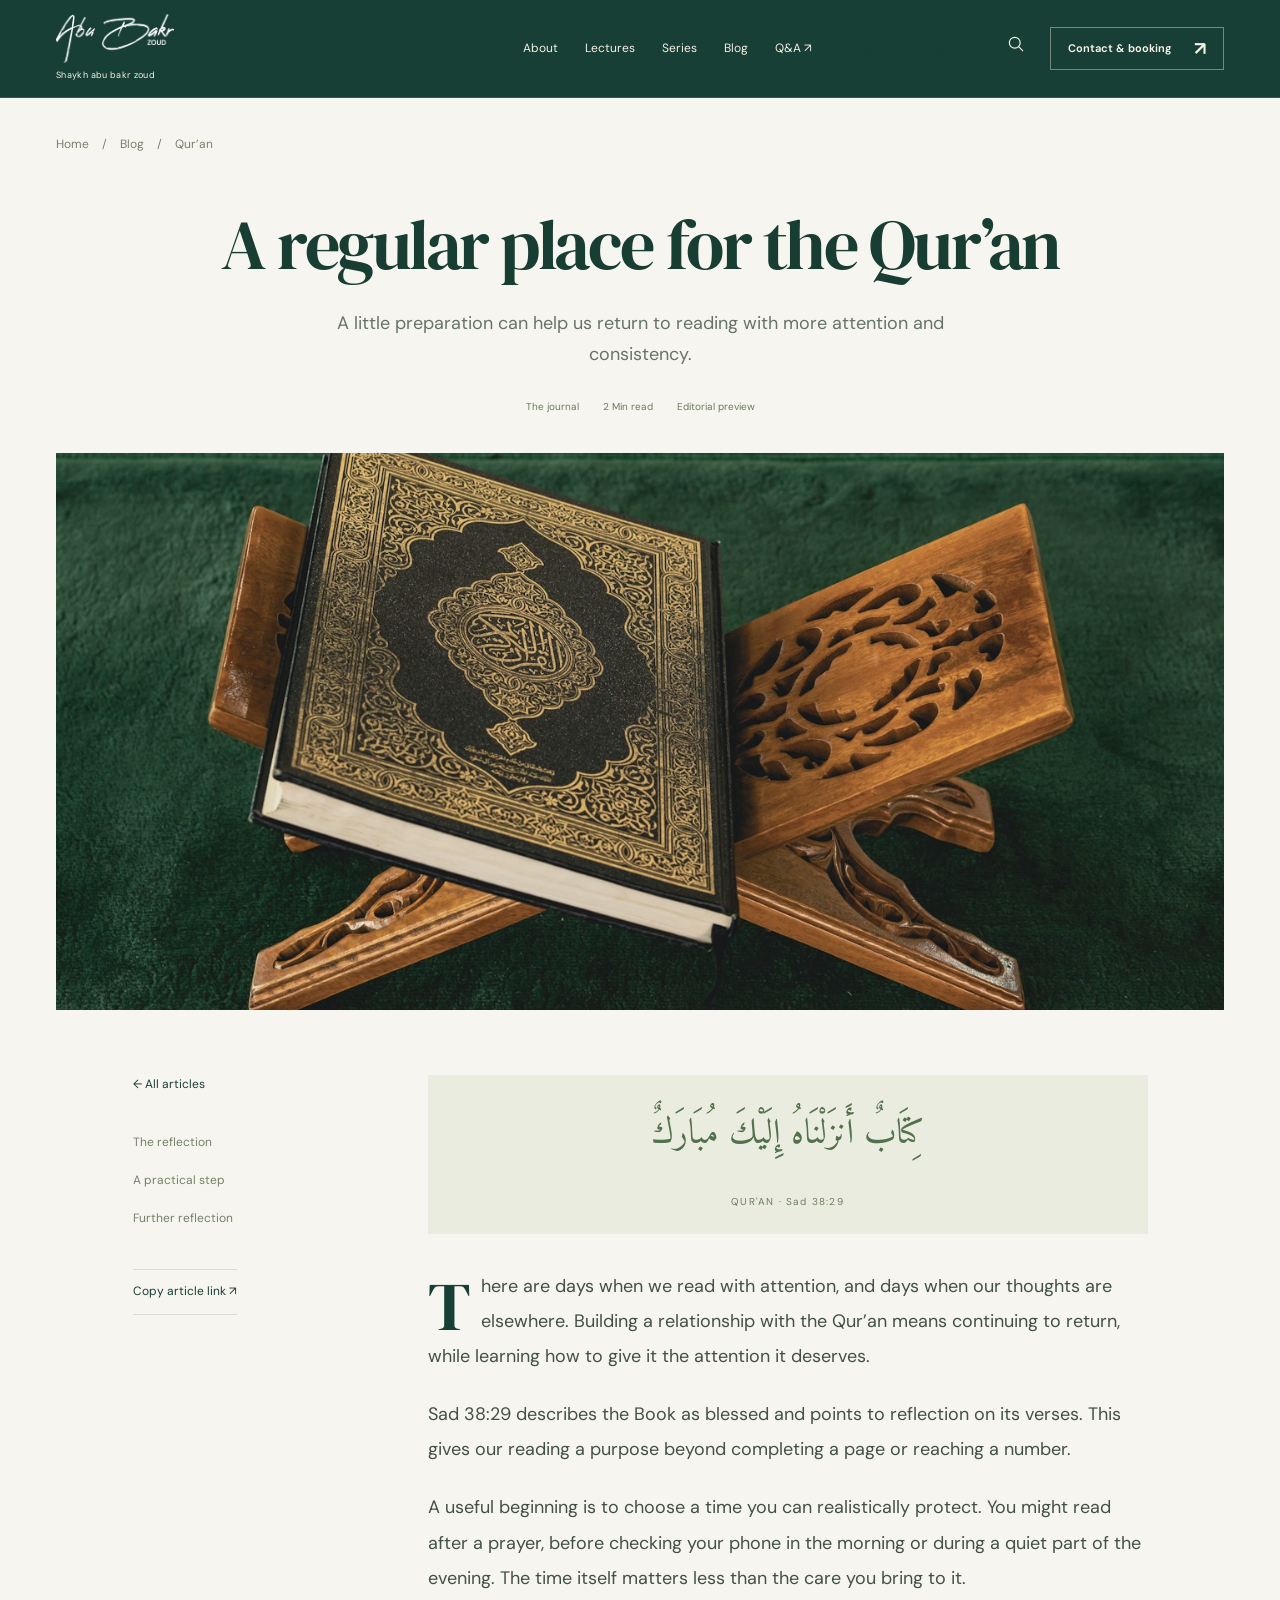
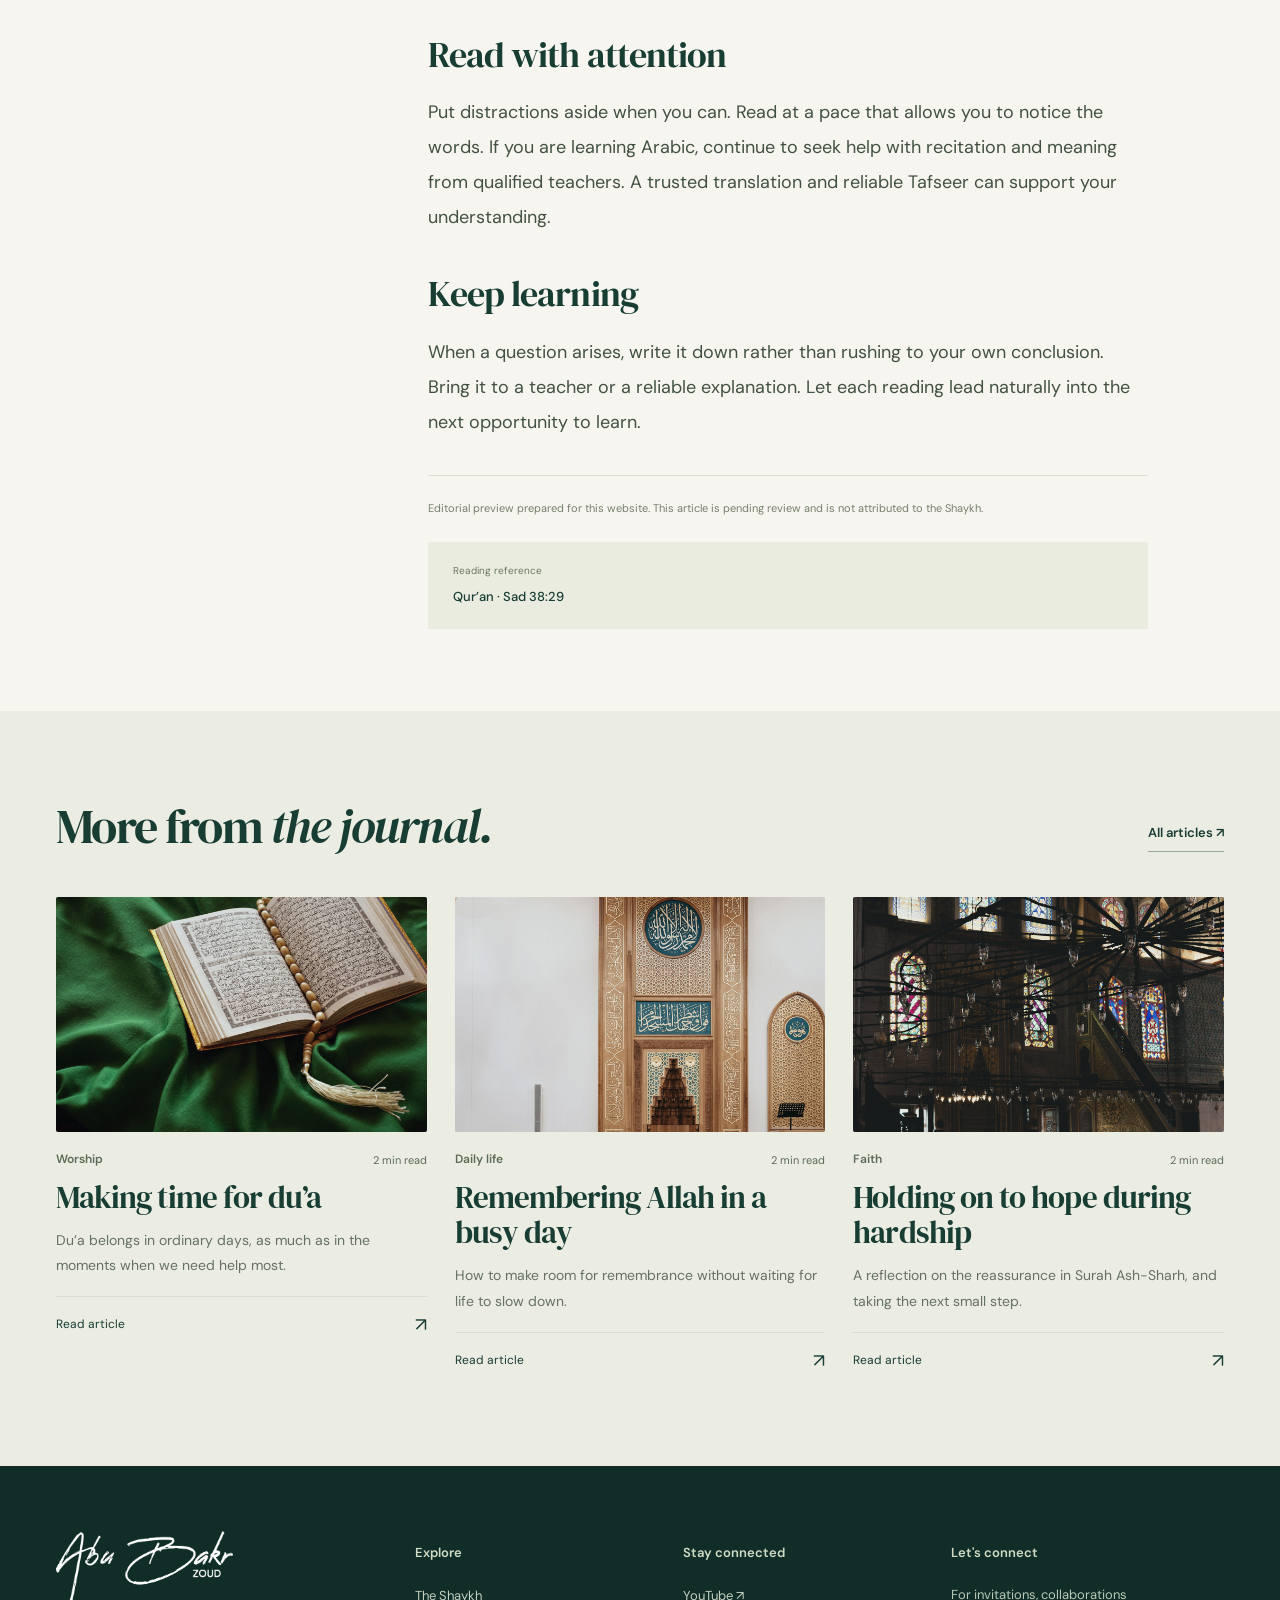
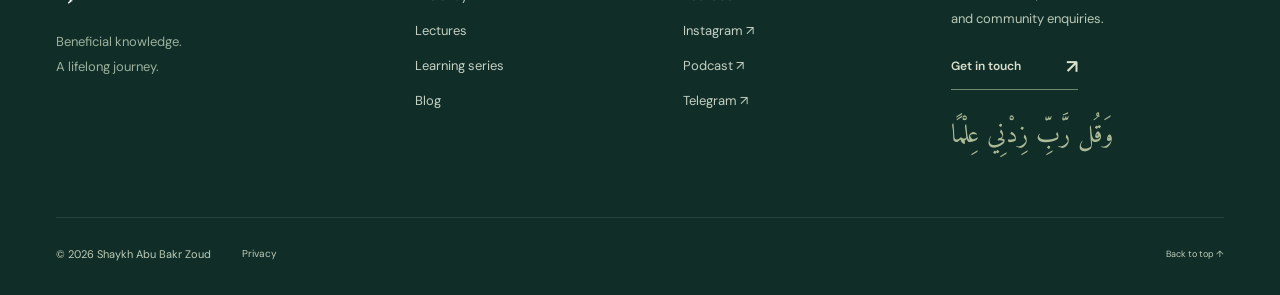
==== a-regular-place-for-the-quran.html @ 84c9a83d "Initial commit: Abu Bakr Zoud site Co-Authored-By: Claude Opus 5.5 (1M context) <noreply@anthropic.c" ====
<!doctype html>
<html lang="en"><head>
<meta charset="utf-8"><meta name="viewport" content="width=device-width,initial-scale=1">
<title>A regular place for the Qur’an | Shaykh Abu Bakr Zoud</title>
<meta name="description" content="A little preparation can help us return to reading with more attention and consistency.">
<meta name="theme-color" content="#183f35"><link rel="icon" href="assets/favicon.svg" type="image/svg+xml">
<link rel="preconnect" href="https://fonts.googleapis.com"><link rel="preconnect" href="https://fonts.gstatic.com" crossorigin>
<link href="https://fonts.googleapis.com/css2?family=DM+Sans:wght@400;450;500;550;600;650;700&family=DM+Serif+Display:ital@0;1&family=Amiri:wght@400;700&display=swap" rel="stylesheet">
<link rel="stylesheet" href="style.css"><link rel="stylesheet" href="editorial.css"><script src="journal-data.js" defer></script><script src="app.js" defer></script>
<script src="blog.js" defer></script></head><body><a class="skip" href="#main">Skip to content</a><header class="header" id="top"><div class="container nav-wrap">
<a class="brand" href="index.html" aria-label="Shaykh Abu Bakr Zoud home"><img src="assets/banner.png" alt="Abu Bakr Zoud" width="164" height="70"><span>Shaykh abu bakr zoud</span></a>
<nav aria-label="Main navigation" id="navigation"><a href="about.html">About</a><a href="lectures.html">Lectures</a><a href="series.html">Series</a><a href="blog.html">Blog</a><a href="https://shabubakrzoud.com/questions-answers/" target="_blank" rel="noopener">Q&A ↗</a><a class="mobile-booking" href="contact.html">Contact & booking ↗</a></nav>
<div class="nav-actions"><button class="icon-button search-toggle" aria-label="Search lectures and articles"><svg viewBox="0 0 24 24" aria-hidden="true"><circle cx="10.5" cy="10.5" r="6.5"/><path d="m15.5 15.5 5 5"/></svg></button><a class="button small light" href="contact.html">Contact & booking <span aria-hidden="true">↗</span></a><button class="menu-toggle" aria-label="Open navigation" aria-expanded="false" aria-controls="navigation"><span></span><span></span></button></div>
</div></header><main id="main"><section class="article-intro"><div class="container"><nav class="breadcrumbs" aria-label="Breadcrumb"><a href="index.html">Home</a><span>/</span><a href="blog.html">Blog</a><span>/</span><span>Qur’an</span></nav><div class="article-title-wrap"><h1>A regular place for the Qur’an</h1><p>A little preparation can help us return to reading with more attention and consistency.</p><div class="article-byline"><span>The journal</span><span>2 Min read</span><span>Editorial preview</span></div></div><figure class="article-hero"><img src="assets/blog-quran-stand.jpg" alt="A Qur’an resting on a wooden stand" width="1400" height="900" fetchpriority="high"></figure></div></section><div class="container article-layout"><aside class="article-aside"><a href="blog.html">← All articles</a><a href="#reflection">The reflection</a><a href="#practice">A practical step</a><a href="#continue">Further reflection</a><button class="share-article" type="button">Copy article link ↗</button><span id="share-status" role="status"></span></aside><article class="article-body"><p class="article-ar" lang="ar" dir="rtl">كِتَابٌ أَنزَلْنَاهُ إِلَيْكَ مُبَارَكٌ</p><div class="verse-reference">QUR'AN · Sad 38:29</div><div id="reflection"><p>There are days when we read with attention, and days when our thoughts are elsewhere. Building a relationship with the Qur’an means continuing to return, while learning how to give it the attention it deserves.</p><p>Sad 38:29 describes the Book as blessed and points to reflection on its verses. This gives our reading a purpose beyond completing a page or reaching a number.</p><p>A useful beginning is to choose a time you can realistically protect. You might read after a prayer, before checking your phone in the morning or during a quiet part of the evening. The time itself matters less than the care you bring to it.</p></div><section id="practice"><h2>Read with attention</h2><p>Put distractions aside when you can. Read at a pace that allows you to notice the words. If you are learning Arabic, continue to seek help with recitation and meaning from qualified teachers. A trusted translation and reliable Tafseer can support your understanding.</p></section><section id="continue"><h2>Keep learning</h2><p>When a question arises, write it down rather than rushing to your own conclusion. Bring it to a teacher or a reliable explanation. Let each reading lead naturally into the next opportunity to learn.</p></section><div class="article-editorial">Editorial preview prepared for this website. This article is pending review and is not attributed to the Shaykh.</div><div class="article-end"><span>Reading reference</span><strong>Qur’an · Sad 38:29</strong></div></article></div><section class="section related-section"><div class="container"><div class="section-heading"><div><h2>More from <em>the journal.</em></h2></div><a class="text-link" href="blog.html">All articles ↗</a></div><div class="related-grid"><article class="story-card" data-category="Worship" data-title="Making time for du’a Du’a belongs in ordinary days, as much as in the moments when we need help most."><a class="story-image" href="making-time-for-dua.html" data-article="near" tabindex="-1" aria-hidden="true"><img src="assets/blog-quran.jpg" alt="" width="1200" height="800" loading="lazy"><span class="image-arrow" aria-hidden="true">↗</span></a><div class="story-copy"><div class="story-meta"><span>Worship</span><span>2 min read</span></div><h3><a href="making-time-for-dua.html" data-article="near">Making time for du’a</a></h3><p>Du’a belongs in ordinary days, as much as in the moments when we need help most.</p><a class="story-read" href="making-time-for-dua.html" data-article="near" aria-label="Read Making time for du’a" tabindex="-1">Read article <span aria-hidden="true">↗</span></a></div></article><article class="story-card" data-category="Daily life" data-title="Remembering Allah in a busy day How to make room for remembrance without waiting for life to slow down."><a class="story-image" href="remembering-allah-in-a-busy-day.html" data-article="rest" tabindex="-1" aria-hidden="true"><img src="assets/blog-mosque.jpg" alt="" width="1200" height="800" loading="lazy"><span class="image-arrow" aria-hidden="true">↗</span></a><div class="story-copy"><div class="story-meta"><span>Daily life</span><span>2 min read</span></div><h3><a href="remembering-allah-in-a-busy-day.html" data-article="rest">Remembering Allah in a busy day</a></h3><p>How to make room for remembrance without waiting for life to slow down.</p><a class="story-read" href="remembering-allah-in-a-busy-day.html" data-article="rest" aria-label="Read Remembering Allah in a busy day" tabindex="-1">Read article <span aria-hidden="true">↗</span></a></div></article><article class="story-card" data-category="Faith" data-title="Holding on to hope during hardship A reflection on the reassurance in Surah Ash-Sharh, and taking the next small step."><a class="story-image" href="hope-during-hardship.html" data-article="ease" tabindex="-1" aria-hidden="true"><img src="assets/blog-mosque-light.jpg" alt="" width="1200" height="800" loading="lazy"><span class="image-arrow" aria-hidden="true">↗</span></a><div class="story-copy"><div class="story-meta"><span>Faith</span><span>2 min read</span></div><h3><a href="hope-during-hardship.html" data-article="ease">Holding on to hope during hardship</a></h3><p>A reflection on the reassurance in Surah Ash-Sharh, and taking the next small step.</p><a class="story-read" href="hope-during-hardship.html" data-article="ease" aria-label="Read Holding on to hope during hardship" tabindex="-1">Read article <span aria-hidden="true">↗</span></a></div></article></div></div></section></main><footer><div class="container"><div class="footer-main"><div class="footer-identity"><a class="brand" href="index.html" aria-label="Shaykh Abu Bakr Zoud home"><img src="assets/banner.png" alt="Abu Bakr Zoud" width="200" height="85"></a><p>Beneficial knowledge.<br>A lifelong journey.</p></div><div class="footer-col"><h2>Explore</h2><a href="about.html">The Shaykh</a><a href="lectures.html">Lectures</a><a href="series.html">Learning series</a><a href="blog.html">Blog</a></div><div class="footer-col"><h2>Stay connected</h2><a href="https://www.youtube.com/@abubakrzoud" target="_blank" rel="noopener">YouTube ↗</a><a href="https://www.instagram.com/abubakrzoud/" target="_blank" rel="noopener">Instagram ↗</a><a href="https://muslimcentral.com/audio/abu-bakr-zoud/" target="_blank" rel="noopener">Podcast ↗</a><a href="https://t.me/abubakrzoud" target="_blank" rel="noopener">Telegram ↗</a></div><div class="footer-contact"><h2>Let's connect</h2><p>For invitations, collaborations<br>and community enquiries.</p><a class="text-link" href="contact.html">Get in touch <span aria-hidden="true">↗</span></a><span lang="ar" dir="rtl">وَقُل رَّبِّ زِدْنِي عِلْمًا</span></div></div><div class="footer-bottom"><span>© 2026 Shaykh Abu Bakr Zoud</span><button class="privacy-toggle">Privacy</button><a href="#top">Back to top ↑</a></div></div></footer><dialog id="search-dialog" aria-labelledby="search-title"><div class="dialog-head"><button class="dialog-close" aria-label="Close search">×</button></div><h2 id="search-title">What would you<br>like to <em>explore?</em></h2><label for="search-input">Search lectures and articles</label><input type="search" id="search-input" placeholder="Try Qur’an, patience or forgiveness" autocomplete="off"><div id="search-results" aria-live="polite"></div><a class="text-link" href="https://www.youtube.com/@abubakrzoud/videos" target="_blank" rel="noopener">Browse the full channel ↗</a></dialog>
<dialog id="article-dialog" aria-labelledby="article-title"><div class="dialog-head"><button class="dialog-close" aria-label="Close reflection">×</button></div><span class="preview-label">Editorial preview · Pending review</span><h2 id="article-title"></h2><div id="article-body"></div></dialog>
<dialog id="contact-dialog" aria-labelledby="contact-title"><div class="dialog-head"><button class="dialog-close" aria-label="Close contact form">×</button></div><h2 id="contact-title">Invite the Shaykh<br>to your <em>community.</em></h2><p class="form-note">Preview enquiry form. Details entered here are not sent.</p><form id="contact-form"><div class="form-row"><div><label for="name">Your name</label><input id="name" name="name" autocomplete="name" required></div><div><label for="email">Email address</label><input id="email" name="email" type="email" autocomplete="email" required></div></div><label for="organisation">Masjid or organisation</label><input id="organisation" name="organisation" autocomplete="organization"><div class="form-row"><div><label for="event-type">Enquiry type</label><select id="event-type" name="type"><option>Speaking invitation</option><option>Community event</option><option>Media enquiry</option><option>General enquiry</option></select></div><div><label for="city">City & country</label><input id="city" name="city"></div></div><label for="message">Tell us about your event</label><textarea id="message" name="message" rows="3" required placeholder="Proposed dates, audience and event details"></textarea><button class="button green" type="submit">Preview enquiry <span aria-hidden="true">↗</span></button><p id="contact-status" aria-live="polite"></p><pre id="enquiry-draft" hidden></pre><button id="copy-enquiry" class="text-link" type="button" hidden>Copy enquiry text</button></form></dialog>
<dialog id="privacy-dialog" aria-labelledby="privacy-title"><div class="dialog-head"><button class="dialog-close" aria-label="Close privacy information">×</button></div><h2 id="privacy-title">A note on <em>privacy.</em></h2><p>This website is a design concept. The enquiry form generates a preview on your device and does not send or store your details on a server.</p><p>External video, podcast and social links take you to other platforms, where their own privacy policies apply. This concept does not use analytics or advertising cookies. Fonts are served by Google Fonts.</p></dialog>
</body></html>
---- style.css ----
:root{--green:#183f35;--deep:#102e27;--cream:#f7f5ef;--sand:#e7e1d1;--gold:#d3b878;--ink:#183d33;--muted:#65736a;--line:#d9ddd3;--serif:'DM Serif Display',Georgia,serif;--sans:'DM Sans',Arial,sans-serif}*{box-sizing:border-box}html{scroll-behavior:smooth;scroll-padding-top:108px}body{margin:0;color:var(--ink);background:var(--cream);font:16px/1.65 var(--sans);-webkit-font-smoothing:antialiased}button,input,textarea,select{font:inherit}button,a{-webkit-tap-highlight-color:transparent}a{color:inherit;text-decoration:none}button{cursor:pointer;color:inherit}button:disabled{cursor:default}button{border:0}img{max-width:100%;display:block}button,input,a,textarea,select{touch-action:manipulation}button:focus-visible,a:focus-visible,input:focus-visible,textarea:focus-visible,select:focus-visible{outline:3px solid #b99643;outline-offset:5px}[hidden]{display:none!important}h1,h2,h3,p{margin:0}h1,h2,h3{font-family:var(--serif);font-weight:400;line-height:1.08;letter-spacing:-.035em}h2{font-size:clamp(38px,4.2vw,61px)}h2 em,h1 em{font-weight:400;color:inherit}p{color:var(--muted)}.container{width:min(1280px,calc(100% - 112px));margin:auto}.section{padding:108px 0}.eyebrow{font-size:10px;font-weight:650;letter-spacing:.19em;line-height:1.5;color:#647761;margin-bottom:23px}.eyebrow.pale{color:#cfceb8}.text-link{display:inline-flex;align-items:center;gap:30px;font-size:13px;font-weight:600;border-bottom:1px solid #9aa994;padding:4px 0 7px;background:none}.text-link span{font-size:19px;transition:transform .2s}.text-link:hover span{transform:translate(3px,-3px)}.button{display:inline-flex;justify-content:center;align-items:center;gap:24px;padding:17px 23px;font-size:12px;font-weight:650;line-height:1.4;min-height:51px;border:1px solid transparent;transition:background .25s,transform .25s}.button:hover{transform:translateY(-2px)}.button span:last-child{font-size:19px;line-height:1}.button.cream{background:#efebdc;color:var(--green)}.button.cream:hover{background:white}.button.light{border-color:#76877b;color:#f6f2e6;background:transparent}.button.green{background:var(--green);color:#fff}.button.small{padding:11px 17px;min-height:43px;font-size:11px;gap:22px}.skip{position:fixed;top:-100px;left:20px;z-index:100;background:white;padding:15px}.skip:focus{top:10px}.header{background:var(--green);color:#f4f0e5;border-bottom:1px solid #ffffff20;position:sticky;top:0;z-index:30}.nav-wrap{display:flex;align-items:center;justify-content:space-between;gap:25px;height:97px}.brand{width:180px;flex-shrink:0;display:block}.brand img{width:151px;height:59px;object-fit:contain;object-position:left;max-width:none}.brand>span{display:block;font-size:7.5px;letter-spacing:.2em;margin-top:-5px}.header nav{display:flex;gap:29px;margin-left:auto;margin-right:25px;align-items:center}.header nav a{font-size:12px;white-space:nowrap;position:relative;padding:10px 0}.header nav a:after{content:'';position:absolute;bottom:3px;left:0;width:0;height:1px;background:var(--gold);transition:width .2s}.header nav a:hover:after{width:100%}.nav-actions{display:flex;align-items:center;gap:21px}.icon-button{background:none;color:inherit;width:27px;height:35px;padding:2px}.icon-button svg,.library-search svg{width:20px;height:20px;stroke:currentColor;fill:none;stroke-width:1.4}.menu-toggle{display:none;background:none;width:35px;padding:8px 2px}.menu-toggle span{height:1px;width:25px;display:block;background:white;margin:6px 0}.hero{position:relative;isolation:isolate;background:var(--green);color:var(--cream);overflow:hidden}.hero-grid{display:grid;grid-template-columns:1.15fr 1fr;gap:50px;align-items:center;position:relative;z-index:1;padding-top:52px;padding-bottom:63px}.hero-copy{position:relative}.hero-copy .eyebrow{font-size:9px;display:flex;align-items:center;gap:12px;margin-bottom:26px}.tiny-star{color:var(--gold);font-size:22px;font-weight:400}.hero h1{font-size:clamp(59px,5.9vw,87px);line-height:1.025;letter-spacing:-.045em;margin-left:-3px}.hero h1 em{color:#d8c694}.hero-copy>p{color:#c0cec3;font-size:14px;max-width:370px;line-height:1.85;margin-top:26px}.hero-buttons{display:flex;gap:30px;align-items:center;margin-top:32px}.hero-buttons .button{padding:16px 19px;gap:15px}.play-mini{font-size:10px!important}.quiet-link{font-size:12px;border-bottom:1px solid #8a9b8e;padding:7px 0;white-space:nowrap}.quiet-link span{margin-left:13px}.hero-foot{display:flex;align-items:center;gap:16px;margin-top:47px;font-size:8px;letter-spacing:.16em;color:#b2c1b4}.hero-foot .line{width:41px;height:1px;background:#a3b19b}.hero-art{height:535px;position:relative;padding:18px 28px 0 0}.portrait-frame{height:100%;position:relative;overflow:hidden;border-radius:230px 230px 4px 4px;background:#baa98c}.portrait-frame img{height:100%;width:100%;object-fit:cover;object-position:45% center;filter:saturate(.68)}.portrait-shade{position:absolute;inset:0;background:linear-gradient(0deg,#102a25dd,transparent 48%)}.portrait-caption{position:absolute;bottom:29px;left:30px;right:20px}.portrait-caption span{display:block;font-size:8px;letter-spacing:.2em;color:#d8ceaf;margin-bottom:7px}.portrait-caption strong{font-family:var(--serif);font-size:26px;font-weight:400}.seal{position:absolute;top:0;right:-5px;width:126px;height:126px;border-radius:100%;background:#e6ddc2;color:var(--green);display:flex;align-items:center;justify-content:center;flex-direction:column;gap:6px;outline:1px solid #b4aa8c;outline-offset:-9px;transform:rotate(12deg);box-shadow:0 4px 25px #102e2720}.seal>span{font-size:6.5px;letter-spacing:.15em;font-weight:600}.seal b{font:29px/1.4 Amiri,serif}.portrait-side{position:absolute;right:-14px;bottom:55px;writing-mode:vertical-rl;font-size:7px;letter-spacing:.2em;color:#a3b5a5}.hero-lines{position:absolute;width:800px;height:800px;border:1px solid #adbf9b12;border-radius:50%;left:-500px;top:-50px;pointer-events:none}.hero-lines:before,.hero-lines:after{content:'';position:absolute;inset:55px;border:1px solid #adbf9b12;border-radius:50%}.hero-lines:after{inset:-55px}.hero-bottom{display:flex;justify-content:space-between;align-items:center;padding:19px 0 22px;border-top:1px solid #ffffff1b;font-size:8px;letter-spacing:.16em;color:#b5c4b7}.hero-bottom>span:first-child{font:18px Amiri,serif;letter-spacing:0}.hero-bottom a{display:flex;gap:20px}.hero-bottom a span{font-size:16px;line-height:1}.pathways{background:#ebe9df;border-bottom:1px solid #d7dacd}.pathway-grid{display:grid;grid-template-columns:repeat(3,1fr)}.pathway-grid>a{display:flex;align-items:center;gap:18px;padding:29px 28px;border-right:1px solid #d0d4c7;transition:background .2s}.pathway-grid>a:first-child{padding-left:0}.pathway-grid>a:last-child{border:0;padding-right:0}.pathway-grid>a:hover{background:#e1e3d6}.path-icon{font-size:31px;color:#718169;width:35px;line-height:1}.pathway-grid b{display:block;font:20px/1.3 var(--serif);letter-spacing:-.02em}.pathway-grid small{font-size:10px;color:var(--muted);margin-top:5px;display:block}.path-arrow{margin-left:auto;font-size:20px}.section-heading{display:flex;justify-content:space-between;align-items:flex-end;margin-bottom:45px;gap:35px}.section-heading .eyebrow{margin-bottom:18px}.heading-aside{max-width:320px;padding-bottom:5px}.heading-aside p{font-size:13px;line-height:1.85;margin-bottom:18px}.heading-aside .text-link{font-size:11px}.library-toolbar{display:flex;justify-content:space-between;gap:20px;align-items:center;padding:17px 0 25px;border-top:1px solid var(--line)}.filters{display:flex;gap:8px;flex-wrap:wrap}.filter{font-size:10px;background:transparent;padding:9px 16px;border:1px solid transparent;border-radius:30px;color:#66766a;transition:background .2s}.filter.active{background:var(--green);color:#fff}.filter:not(.active):hover{border-color:#aab4a2}.library-search{background:none;display:flex;align-items:center;gap:11px;font-size:10px;white-space:nowrap}.library-search svg{width:15px;height:15px}.video-grid{display:grid;grid-template-columns:1.25fr 1fr;column-gap:38px;row-gap:18px;min-height:430px}.video-card{display:grid;grid-template-columns:155px 1fr;gap:21px;padding-bottom:17px;border-bottom:1px solid var(--line);align-items:center}.video-card.featured{grid-row:span 3;display:flex;align-items:stretch;flex-direction:column;padding:0;border:none;gap:18px}.video-image{position:relative;aspect-ratio:16/9;background:var(--green);overflow:hidden}.video-image img{width:100%;height:100%;object-fit:cover;transition:transform .5s,filter .5s;filter:saturate(.65)}.video-card:hover img{transform:scale(1.035);filter:saturate(1)}.video-card.featured .video-image{aspect-ratio:16/9}.video-play{position:absolute;left:50%;top:50%;transform:translate(-50%,-50%);width:37px;height:37px;background:#f4f1e5e8;border-radius:100%;display:grid;place-items:center;font-size:12px;padding-left:2px;color:var(--green)}.featured .video-play{width:62px;height:62px;font-size:19px}.video-type{font-size:8px;letter-spacing:.14em;font-weight:600;margin-bottom:7px;color:#738068}.video-card h3{font-size:21px;line-height:1.2;letter-spacing:-.02em}.video-card.featured h3{font-size:31px;max-width:440px}.video-action{font-size:10px;margin-top:12px;color:#677363;display:flex;gap:20px;align-items:center}.video-action span{font-size:17px}.featured .video-action{margin-top:14px}.library-more{display:flex;width:max-content;margin-top:35px;margin-left:auto;font-size:11px}.no-results{padding:50px 0}.series{background:var(--green);color:var(--cream)}.series .heading-aside p{color:#bfcebf}.series .heading-aside .text-link{border-color:#91a086}.series h2 em{color:#d8c694}.series-grid{display:grid;grid-template-columns:repeat(3,1fr);gap:21px}.series-card{position:relative;display:flex;flex-direction:column;min-height:430px;padding:27px;isolation:isolate;overflow:hidden;border:1px solid #ffffff25}.series-card:after{content:'';position:absolute;inset:0;z-index:-1;background:linear-gradient(transparent,#08271b30);transition:background .3s}.series-card:hover .circle-arrow{background:var(--cream);color:var(--green);transform:rotate(10deg)}.series-quran{background:#bdc7b5;color:#173c33}.series-quran:before{content:'';position:absolute;inset:0;z-index:-1;background:repeating-radial-gradient(ellipse at 80% -30%,transparent 0 31px,#38564725 32px 33px,transparent 34px 43px)}.series-brotherhood{background:#d7cab0;color:#2c473b}.series-brotherhood:before{content:'';position:absolute;inset:0;z-index:-1;background:repeating-linear-gradient(90deg,transparent 0 35px,#364c3320 36px 37px,transparent 38px 76px);mask-image:linear-gradient(black,transparent)}.series-ramadan{background:#2c5145;color:#f2eadd}.series-ramadan:before{content:'';position:absolute;inset:0;z-index:-1;background:radial-gradient(ellipse at 50% 0,#c6b77420,transparent 70%)}.series-top{display:flex;justify-content:space-between;align-items:center;font-size:8px;letter-spacing:.13em;font-weight:600}.circle-arrow{display:grid;place-items:center;font-size:20px;width:33px;height:33px;border:1px solid currentColor;border-radius:100%;transition:background .2s,transform .2s}.arabic-cover{font:70px/1.3 Amiri,serif;text-align:center;padding:38px 0 32px;opacity:.86}.series-bottom{margin-top:auto}.series-bottom>span:first-child{font-size:8px;letter-spacing:.16em;opacity:.75}.series-bottom h3{font-size:31px;margin:10px 0 12px;letter-spacing:-.03em}.series-bottom p{font-size:11px;line-height:1.8;color:inherit;opacity:.8}.series-link{display:flex;justify-content:space-between;border-top:1px solid #37533c55;margin-top:23px;padding-top:14px;font-size:10px;font-weight:600}.series-ramadan .series-link{border-color:#ffffff40}.about-grid{display:grid;grid-template-columns:1fr 1.1fr;align-items:center;gap:110px}.about-visual{position:relative;padding:0 25px 38px 0}.about-photo{aspect-ratio:1/1.15;overflow:hidden;background:#bdb5a3}.about-photo img{height:100%;width:100%;object-fit:cover;filter:saturate(.45)}.about-note{position:absolute;bottom:0;right:0;background:#e7e4d7;padding:26px 33px;width:75%;border-left:4px solid #bdad7e}.about-note .eyebrow{display:block;font-size:7px;margin-bottom:10px}.about-note>span:last-child{font-family:var(--serif);font-size:23px;line-height:1.2}.about-copy h2{font-size:clamp(38px,3.6vw,52px)}.about-copy p{font-size:13px;line-height:1.9;margin-top:20px}.about-copy .about-intro{font-size:18px;color:var(--ink);line-height:1.6;max-width:410px;margin-top:25px}.about-details{display:grid;grid-template-columns:1.4fr 1fr;gap:20px;border-top:1px solid var(--line);padding-top:22px;margin:28px 0}.about-details span{display:block;font-size:8px;letter-spacing:.16em;color:#77826d;margin-bottom:5px}.about-details b{font-size:10px;font-weight:500}.about-copy .text-link{font-size:11px}.quote-band{background:#ebe9de;text-align:center;padding:65px 0 68px;border-block:1px solid #dce0d3}.quote-band .eyebrow{font-size:8px;margin-bottom:20px}.quote-band p{font:35px/1.6 Amiri,serif;color:#728066;margin-bottom:16px}.quote-band h2{font-size:42px;line-height:1.15}.verse-ref{display:block;font-size:8px;letter-spacing:.14em;color:#677660;margin-top:23px}.journal-grid{display:grid;grid-template-columns:repeat(3,1fr);gap:28px}.editorial-note{font-size:9px;color:#73806e;border-top:1px solid #c9d0c2;padding-top:10px;display:block;line-height:1.6}.journal-card{text-align:left;padding:0;background:none;min-width:0;display:flex;flex-direction:column}.journal-cover{height:218px;display:flex;justify-content:center;align-items:center;flex-direction:column;position:relative;overflow:hidden;width:100%;transition:transform .3s}.journal-card:hover .journal-cover{transform:translateY(-4px)}.journal-cover>span{font:40px/1.8 Amiri,serif;z-index:1}.journal-cover small{font-size:7px;letter-spacing:.17em;z-index:1;opacity:.7}.cover-near{background:#c9c8af;color:#385442}.cover-near:before{content:'';position:absolute;width:180px;height:250px;border:1px solid #637e5425;border-radius:100px 100px 0 0;top:20px;box-shadow:0 0 0 16px #c0bfa925,0 0 0 17px #637e541c,0 0 0 35px #c0bfa922,0 0 0 36px #637e541c}.cover-rest{background:#375547;color:#e3dcc2}.cover-rest:before{content:'';position:absolute;width:300px;height:300px;border:1px solid #c0c7a925;border-radius:50%;top:80px;left:45px;box-shadow:0 0 0 25px #c0c7a909,0 0 0 26px #c0c7a91c,0 0 0 51px #c0c7a908}.cover-ease{background:#ded4bd;color:#4d5b44}.cover-ease:before{content:'';position:absolute;inset:15px;border:1px solid #697a4d35;clip-path:polygon(0 0,100% 0,100% 100%,0 100%)}.journal-meta{display:flex;justify-content:space-between;margin:23px 0 12px;font-size:7px;font-weight:600;letter-spacing:.1em;color:#74816d;gap:8px;width:100%}.journal-card h3{font-size:30px;margin-bottom:12px}.journal-card p{font-size:12px;line-height:1.9;max-width:290px;margin-bottom:22px}.read-link{margin-top:auto;display:flex;align-items:center;justify-content:space-between;border-top:1px solid var(--line);padding-top:13px;font-size:10px;font-weight:600;width:100%}.read-link span{font-size:19px}.listen{background:#e6e8dc;padding:76px 0;overflow:hidden}.listen-grid{display:grid;grid-template-columns:1fr 1.15fr;align-items:center;gap:80px}.listen-copy h2{font-size:clamp(40px,4.2vw,61px)}.listen-copy p{font-size:12px;max-width:340px;margin-top:25px}.listen-buttons{display:flex;gap:24px;align-items:center;margin-top:28px}.listen-buttons .button{font-size:10px;gap:18px;padding:14px 17px}.listen-buttons .text-link{font-size:10px;white-space:nowrap;gap:10px}.podcast-art{position:relative;height:380px;display:grid;place-items:center}.disc{width:330px;height:330px;border-radius:100%;background:repeating-radial-gradient(circle,#204537 0 1px,#17392f 2px 4px);box-shadow:15px 22px 45px #344c332d;display:grid;place-items:center;transform:rotate(-12deg)}.disc-inner{width:156px;height:156px;border-radius:100%;background:#697c59;border:1px solid #b7bf9d88;display:flex;flex-direction:column;align-items:center;justify-content:center}.disc-inner img{width:122px;height:67px;object-fit:contain}.disc-inner>span{font-size:7px;letter-spacing:.2em;color:#e7e6d3;margin-top:8px}.sound-bars{position:absolute;bottom:7px;left:50%;transform:translateX(-50%);display:flex;align-items:center;gap:5px;height:60px;background:#e6e8dccc;padding:10px 25px;backdrop-filter:blur(8px)}.sound-bars i{width:3px;height:20px;background:#74876a}.sound-bars i:nth-child(3n){height:40px}.sound-bars i:nth-child(3n+1){height:12px}.sound-bars i:nth-child(4n){height:30px}.connect-top{display:flex;align-items:flex-end;justify-content:space-between;gap:35px;margin-bottom:44px}.connect-top p{font-size:12px;padding-bottom:5px}.social-grid{display:grid;grid-template-columns:repeat(4,1fr);gap:0;border-block:1px solid var(--line)}.social-grid>a{display:flex;align-items:center;gap:14px;padding:29px 22px;border-right:1px solid var(--line)}.social-grid>a:first-child{padding-left:0}.social-grid>a:last-child{padding-right:0;border:0}.social-grid>a>span:last-child{margin-left:auto;font-size:20px}.social-icon{font-size:29px;line-height:1;width:29px}.social-grid b{display:block;font-size:13px;font-weight:550}.social-grid small{display:block;color:#77816d;font-size:9px;margin-top:5px}.social-grid>a:hover b{text-decoration:underline;text-underline-offset:4px}.community-grid{display:grid;grid-template-columns:1fr 1fr;margin-top:55px;gap:80px}.community-grid>div+div{border-left:1px solid var(--line);padding-left:70px}.community-grid .eyebrow{font-size:8px;margin-bottom:16px}.community-grid h3{font-size:36px;line-height:1.1;margin-bottom:18px}.community-grid p{font-size:11px;margin-bottom:19px}.community-grid .text-link{font-size:10px}.booking-banner{background:#284c3d;padding:64px 0;color:#f4eee0;position:relative;overflow:hidden}.booking-banner:before{content:'';position:absolute;width:450px;height:450px;right:-100px;top:-150px;border:1px solid #afbf9a20;border-radius:50%;box-shadow:0 0 0 40px #afbf9a05,0 0 0 41px #afbf9a15,0 0 0 81px #afbf9a07}.booking-banner .container{position:relative;display:flex;align-items:center;justify-content:space-between;gap:35px}.booking-banner .eyebrow{font-size:8px;margin-bottom:18px}.booking-banner h2{font-size:44px}.booking-banner .button{font-size:11px}.booking-banner h2 em{color:#dacb9d}footer{background:var(--deep);color:#e0e4d7;padding-top:65px}.footer-main{display:grid;grid-template-columns:1.4fr 1fr 1fr 1.2fr;gap:40px;padding-bottom:57px}.footer-identity .brand img{width:177px;height:88px}.footer-identity p{font-size:12px;color:#9cb19e;line-height:1.9;margin-top:11px}.footer-main h2{font:8px/1.5 var(--sans);font-weight:600;letter-spacing:.16em;color:#bac8b2;margin-bottom:20px}.footer-col{padding-top:12px;display:flex;flex-direction:column;align-items:flex-start;gap:7px}.footer-col h2{margin-bottom:12px}.footer-col a{font-size:10px;color:#c4d0c2}.footer-col a:hover{color:white;text-decoration:underline;text-underline-offset:4px}.footer-contact{padding-top:12px}.footer-contact p{font-size:10px;color:#a5b8a5;line-height:1.9;margin-bottom:15px}.footer-contact .text-link{font-size:10px;color:#dae0cc;border-color:#708970;gap:45px}.footer-contact>span{display:block;font:24px/1.8 Amiri,serif;color:#acba98;margin-top:23px;text-align:left}.footer-bottom{display:flex;align-items:center;gap:26px;padding:20px 0 25px;border-top:1px solid #ffffff19;color:#90a68e;font-size:8px}.footer-bottom button{font-size:8px;background:none;padding:0;color:inherit}.footer-bottom>a{margin-left:auto;font-size:7px;letter-spacing:.12em}dialog{border:1px solid var(--line);padding:35px 42px;background:var(--cream);color:var(--green);max-width:min(650px,calc(100% - 30px));width:650px;max-height:calc(100dvh - 50px);box-shadow:0 20px 100px #08201844;overflow:auto}dialog::backdrop{background:#0c241fe0;backdrop-filter:blur(7px)}.dialog-head{display:flex;align-items:center;justify-content:space-between;gap:20px;margin-bottom:18px}.dialog-head .eyebrow{margin:0;font-size:8px}.dialog-close{background:none;font-size:29px;width:35px;height:35px;padding:0;line-height:1}.dialog-head+h2,dialog h2{font-size:43px;margin-bottom:25px}dialog p{font-size:13px;margin:18px 0;line-height:1.9}dialog label{display:block;font-size:10px;font-weight:600;margin:17px 0 7px}dialog input,dialog textarea,dialog select{width:100%;padding:11px 13px;background:#fff;border:1px solid #c4cebf;border-radius:0;color:var(--green);font-size:13px}dialog textarea{resize:vertical}dialog .form-note{font-size:10px;background:#e9e8dd;padding:10px 13px;margin:0 0 20px}.form-row{display:grid;grid-template-columns:1fr 1fr;gap:20px}#contact-form>.button{margin-top:23px;width:100%}#contact-status{font-size:11px}#enquiry-draft{white-space:pre-wrap;font:12px/1.8 var(--sans);padding:20px;border:1px solid var(--line)}.preview-label{font-size:8px;background:#e5e7d9;padding:6px 9px;display:inline-block;margin-bottom:20px}#article-body .article-ar{font:32px/1.8 Amiri,serif;text-align:center;color:#7a8666;background:#ecebdc;padding:20px}#article-body h3{font-size:26px;margin-top:24px}#article-body .source{font-size:10px;padding-top:15px;border-top:1px solid var(--line)}#search-results{margin:15px 0 25px}.search-result{display:flex;align-items:center;gap:18px;border-bottom:1px solid var(--line);padding:14px 0}.search-result img{width:90px;height:51px;object-fit:cover}.search-result b{font-size:12px;line-height:1.5;font-weight:500}.search-result>span:last-child{margin-left:auto}.search-empty{font-size:12px;padding:12px 0}.reveal{animation:rise-in .7s both}@keyframes rise-in{from{opacity:0;transform:translateY(18px)}to{opacity:1;transform:translateY(0)}}
@media(min-width:1600px){.hero-grid{padding-top:70px;padding-bottom:80px}.hero-art{height:570px}.hero h1{font-size:94px}}
@media(max-width:1100px){.container{width:calc(100% - 70px)}.header nav{gap:20px;margin-right:5px}.nav-actions{gap:12px}.brand{width:155px}.header .brand img{width:135px}.button.small{gap:12px;font-size:10px;padding-inline:12px}.hero-grid{gap:30px}.hero-art{height:480px}.hero h1{font-size:66px}.hero-buttons{gap:20px}.hero-buttons .button{gap:10px;font-size:10px;padding-inline:14px}.quiet-link{font-size:10px}.video-card{grid-template-columns:120px 1fr;gap:17px}.video-grid{min-height:380px;column-gap:28px}.video-card h3{font-size:19px}.video-card.featured h3{font-size:27px}.series-card{padding:22px;min-height:410px}.series-bottom h3{font-size:27px}.about-grid{gap:60px}.listen-grid{gap:40px}.disc{width:290px;height:290px}.listen-buttons{flex-wrap:wrap;gap:16px}.social-grid>a{padding-inline:16px;gap:10px}.social-icon{font-size:24px;width:24px}.footer-main{gap:30px}.hero-bottom{font-size:7px}}
@media(max-width:850px){.container{width:calc(100% - 48px)}.nav-wrap{height:80px;gap:15px}.header nav{display:none;position:absolute;top:80px;left:0;right:0;margin:0;background:var(--deep);padding:23px 28px;border-bottom:1px solid #ffffff22}.header nav.open{display:flex;flex-direction:column;align-items:stretch;gap:5px}.header nav a{font-size:16px;padding:11px 0}.menu-toggle{display:block}.nav-actions{margin-left:auto;gap:16px}.brand{width:150px}.header .brand img{height:50px}.header .brand>span{font-size:6.5px}.hero-grid{gap:25px;padding-top:42px;padding-bottom:45px}.hero h1{font-size:56px}.hero-art{height:430px;padding-right:15px}.hero-copy .eyebrow{font-size:7px;letter-spacing:.12em;gap:7px}.hero-copy>p{font-size:12px;max-width:290px}.hero-buttons{align-items:flex-start;flex-direction:column;gap:15px}.hero-foot{margin-top:29px;font-size:6px;gap:10px}.hero-foot .line{width:24px}.seal{width:100px;height:100px;right:-6px;top:0}.seal b{font-size:25px}.seal>span{font-size:5px}.portrait-caption{left:21px;bottom:20px}.portrait-caption strong{font-size:22px}.portrait-caption span{font-size:7px}.portrait-side{right:-10px;font-size:6px}.hero-bottom>span:last-child{display:none}.pathway-grid>a{padding:23px 15px;gap:10px}.pathway-grid b{font-size:16px}.pathway-grid small{font-size:8px}.path-icon{font-size:25px;width:25px}.path-arrow{font-size:16px}.section{padding:75px 0}.section-heading{gap:30px}.heading-aside{max-width:230px}.heading-aside p{font-size:11px}.heading-aside .text-link{font-size:10px;gap:18px}.video-grid{grid-template-columns:1fr 1fr;gap:27px;min-height:0}.video-card,.video-card.featured{display:flex;flex-direction:column;grid-row:auto;align-items:stretch;gap:15px;padding-bottom:24px;border-bottom:1px solid var(--line)}.video-card h3,.video-card.featured h3{font-size:25px}.video-play,.featured .video-play{width:43px;height:43px;font-size:14px}.library-toolbar{align-items:flex-start}.filters{gap:2px}.filter{font-size:8px;padding:8px 11px}.library-search span{display:none}.library-search{padding:8px 0}.series-grid{gap:13px}.series-card{padding:17px;min-height:365px}.series-top{font-size:6px;letter-spacing:.06em}.circle-arrow{width:26px;height:26px;font-size:16px}.arabic-cover{font-size:54px;padding:30px 0}.series-bottom h3{font-size:24px}.series-bottom p{font-size:9px}.series-bottom>span:first-child{font-size:6px}.series-link{font-size:8px;margin-top:18px;padding-top:11px}.about-grid{gap:35px;grid-template-columns:1fr 1.1fr}.about-copy h2{font-size:36px}.about-copy .about-intro{font-size:15px}.about-copy p{font-size:11px;margin-top:15px}.about-copy .eyebrow{font-size:8px;margin-bottom:17px}.about-details{grid-template-columns:1fr;gap:12px;margin:20px 0}.about-details b{font-size:9px}.about-visual{padding-right:15px}.about-photo{aspect-ratio:1/1.5}.about-note{padding:20px 22px;width:90%}.about-note>span:last-child{font-size:21px}.about-note .eyebrow{font-size:6px}.journal-grid{gap:18px}.journal-cover{height:180px}.journal-cover>span{font-size:30px}.journal-meta{font-size:6px;flex-wrap:wrap;gap:5px}.journal-card h3{font-size:25px}.journal-card p{font-size:11px}.listen{padding:60px 0}.listen-grid{gap:30px}.podcast-art{height:300px}.disc{width:240px;height:240px}.disc-inner{height:125px;width:125px}.disc-inner img{width:95px}.listen-copy h2{font-size:43px}.listen-copy .eyebrow{font-size:8px}.listen-copy p{font-size:11px;margin-top:20px}.listen-buttons .button{font-size:9px;gap:12px}.social-grid{grid-template-columns:1fr 1fr}.social-grid>a{padding:25px!important}.social-grid>a:nth-child(2){border-right:0}.social-grid>a:nth-child(-n+2){border-bottom:1px solid var(--line)}.social-grid b{font-size:13px}.social-grid small{font-size:10px}.community-grid{gap:35px}.community-grid>div+div{padding-left:35px}.community-grid h3{font-size:31px}.connect-top p{font-size:11px;max-width:255px}.desktop-br{display:none}.booking-banner h2{font-size:37px}.footer-main{grid-template-columns:1.2fr 1fr 1fr;gap:25px}.footer-contact{grid-column:1/-1;display:flex;align-items:center;gap:40px;padding-top:25px;border-top:1px solid #ffffff1b}.footer-contact h2{margin-bottom:0}.footer-contact p{margin:0}.footer-contact>span{margin:0;margin-left:auto;font-size:23px}.footer-contact .text-link{gap:20px;white-space:nowrap}.footer-bottom{font-size:7px;gap:18px}}
@media(max-width:580px){html{scroll-padding-top:80px}.container{width:calc(100% - 40px)}.nav-wrap{height:75px}.header nav{top:75px}.nav-actions{gap:14px}.header .button.small{display:none}.header .brand img{width:129px;height:48px}.header .brand>span{font-size:6px}.header .brand{width:145px}.hero-grid{display:flex;flex-direction:column;align-items:stretch;padding-top:35px;padding-bottom:34px;gap:35px}.hero h1{font-size:clamp(52px,11vw,68px);line-height:1.02}.hero-copy .eyebrow{font-size:7px;letter-spacing:.13em;margin-bottom:23px}.hero-copy>p{max-width:310px;font-size:12px;margin-top:23px}.hero-buttons{flex-direction:row;align-items:center;gap:20px;margin-top:27px;flex-wrap:wrap}.hero-buttons .button{font-size:10px;padding:15px 16px;gap:11px}.quiet-link{font-size:10px}.hero-foot{display:none}.hero-art{height:400px;width:calc(100% - 28px);margin:0 auto;padding:10px 7px 0 0;max-width:370px}.portrait-frame{border-radius:190px 190px 3px 3px}.portrait-frame img{object-position:center 43%}.seal{right:-17px;top:0;width:100px;height:100px}.portrait-side{right:-16px;font-size:6px;bottom:30px}.portrait-caption strong{font-size:23px}.hero-bottom{padding:19px 0;font-size:6px}.hero-bottom>span:first-child{font-size:15px}.hero-bottom a{gap:12px}.pathway-grid{grid-template-columns:1fr}.pathway-grid>a{padding:18px 0!important;border-right:0;border-bottom:1px solid #cdd3c2;gap:18px}.pathway-grid b{font-size:19px}.pathway-grid small{font-size:9px;margin-top:2px}.path-icon{font-size:27px;width:32px}.path-arrow{font-size:19px}.section{padding:61px 0}.section-heading{display:block;margin-bottom:30px}.section-heading .eyebrow{font-size:8px;margin-bottom:16px}h2{font-size:39px;line-height:1.1}.heading-aside{max-width:none;display:flex;align-items:flex-end;justify-content:space-between;margin-top:23px;gap:20px}.heading-aside p{font-size:10px;margin-bottom:0}.heading-aside .text-link{font-size:9px;gap:10px;white-space:nowrap;padding-bottom:4px}.library-toolbar{padding:16px 0 21px;gap:10px}.filters{gap:3px}.filter{padding:7px 9px;font-size:8px}.video-grid{grid-template-columns:1fr;gap:23px}.video-card,.video-card.featured{gap:14px;padding-bottom:21px}.video-card:not(.featured){display:grid;grid-template-columns:115px 1fr;gap:15px;align-items:center}.video-card h3{font-size:20px}.video-card.featured h3{font-size:29px;line-height:1.15}.video-type{font-size:7px;margin-bottom:6px}.video-action{font-size:9px;margin-top:9px}.video-card:not(.featured) .video-play{width:30px;height:30px;font-size:10px}.video-card.featured .video-play{width:52px;height:52px;font-size:17px}.library-more{font-size:10px;gap:20px;margin-top:28px}.series-grid{display:flex;overflow-x:auto;scroll-snap-type:x mandatory;gap:14px;padding-bottom:18px;scrollbar-color:#b7bd9f #2d5143;scrollbar-width:thin}.series-card{flex:0 0 83%;scroll-snap-align:start;min-height:395px;padding:25px}.series-top{font-size:8px}.circle-arrow{width:30px;height:30px}.arabic-cover{font-size:70px;padding:30px 0}.series-bottom h3{font-size:32px}.series-bottom>span:first-child{font-size:7px}.series-bottom p{font-size:11px}.series-link{font-size:10px;margin-top:23px;padding-top:13px}.about-grid{display:flex;flex-direction:column;gap:45px}.about-visual{width:100%;max-width:420px;padding-right:25px}.about-photo{aspect-ratio:1/1.05}.about-note{width:76%;padding:23px 25px}.about-note>span:last-child{font-size:23px}.about-note .eyebrow{font-size:6px}.about-copy .eyebrow{font-size:8px}.about-copy h2{font-size:39px}.about-copy .about-intro{font-size:17px;line-height:1.6}.about-copy p{font-size:12px;line-height:1.9;margin-top:19px}.about-details{grid-template-columns:1.45fr 1fr;padding-top:21px;gap:15px;margin:23px 0}.about-details b{font-size:9px}.about-copy .text-link{font-size:10px}.quote-band{padding:48px 0}.quote-band p{font-size:27px;margin-bottom:18px}.quote-band h2{font-size:32px}.quote-band .eyebrow{font-size:7px}.verse-ref{font-size:7px}.journal-grid{display:grid;grid-template-columns:1fr;gap:34px}.journal-cover{height:220px}.journal-cover>span{font-size:44px}.journal-cover small{font-size:8px}.journal-meta{font-size:8px;margin-top:19px}.journal-card h3{font-size:31px}.journal-card p{font-size:12px;max-width:330px;margin-bottom:18px}.read-link{font-size:10px}.editorial-note{font-size:8px;max-width:130px}.listen{padding:49px 0 60px}.listen-grid{display:flex;flex-direction:column;gap:30px}.podcast-art{width:100%;height:290px}.disc{width:267px;height:267px}.disc-inner{width:135px;height:135px}.disc-inner img{width:105px}.sound-bars{bottom:0}.listen-copy{width:100%}.listen-copy h2{font-size:47px}.listen-copy .eyebrow{font-size:7px}.listen-copy p{font-size:12px}.listen-buttons{margin-top:25px;gap:21px}.listen-buttons .button{font-size:10px;padding-inline:15px}.listen-buttons .text-link{font-size:9px;gap:5px}.connect-top{display:block;margin-bottom:29px}.connect-top p{max-width:320px;margin-top:22px;font-size:11px}.social-grid>a{padding:22px 10px!important;gap:10px}.social-grid>a:nth-child(odd){padding-left:0!important}.social-grid>a:nth-child(even){padding-right:0!important;padding-left:17px!important}.social-grid b{font-size:11px}.social-grid small{font-size:8px}.social-icon{width:20px;font-size:24px}.social-grid>a>span:last-child{font-size:15px}.community-grid{grid-template-columns:1fr;gap:34px;margin-top:37px}.community-grid>div+div{border-left:0;border-top:1px solid var(--line);padding:30px 0 0}.community-grid h3{font-size:33px}.community-grid p{font-size:11px}.community-grid .text-link{font-size:10px}.booking-banner{padding:45px 0}.booking-banner .container{display:block}.booking-banner h2{font-size:37px}.booking-banner .eyebrow{font-size:6.5px;max-width:290px;line-height:1.9}.booking-banner .button{margin-top:27px;font-size:10px;padding:14px 19px}footer{padding-top:44px}.footer-main{grid-template-columns:1fr 1fr;gap:33px 20px;padding-bottom:30px}.footer-identity{grid-column:1/-1;display:flex;align-items:center;justify-content:space-between;gap:25px}.footer-identity .brand{width:150px}.footer-identity .brand img{width:150px;height:74px}.footer-identity p{font-size:10px;margin:0}.footer-col{gap:8px;padding-top:3px}.footer-main h2{font-size:7px}.footer-col a{font-size:11px}.footer-contact{display:grid;grid-template-columns:1fr 1fr;gap:10px 20px;padding-top:25px}.footer-contact h2{grid-column:1/-1;margin-bottom:3px}.footer-contact p{font-size:10px}.footer-contact .text-link{font-size:10px;justify-self:end;gap:18px}.footer-contact>span{font-size:22px;grid-column:1/-1;margin-top:13px;margin-left:0}.footer-bottom{gap:15px;font-size:6px;padding:20px 0;flex-wrap:wrap}.footer-bottom>span{flex:1 1 75%}.footer-bottom>a{margin-left:0}.footer-bottom button{font-size:7px}dialog{padding:23px;max-width:calc(100% - 24px);max-height:calc(100dvh - 24px)}dialog h2,.dialog-head+h2{font-size:35px;line-height:1.13}.form-row{gap:12px}.dialog-head .eyebrow{font-size:7px}.search-result img{width:70px;height:40px}.search-result b{font-size:11px}.search-result{gap:12px}#search-input{font-size:12px}#article-body .article-ar{font-size:26px}.preview-label{font-size:7px}}
@media(prefers-reduced-motion:reduce){html{scroll-behavior:auto}*,*:before,*:after{animation:none!important;transition:none!important}}
.portrait-frame img{object-position:6% center}.hero-art .portrait-frame{background:#162b28}.hero-art .portrait-frame img{filter:saturate(.45)}
@media(max-width:580px){.portrait-frame img{object-position:5% center}}
/* Reading sizes remain consistent across devices. */
.mobile-booking{display:none}.eyebrow,.hero-copy .eyebrow,.hero-bottom,.hero-foot,.portrait-caption span,.portrait-side,.series-top,.series-bottom>span:first-child,.series-link,.about-note .eyebrow,.about-details span,.quote-band .eyebrow,.verse-ref,.journal-meta,.journal-cover small,.editorial-note,.connect .eyebrow,.booking-banner .eyebrow,.footer-main h2,.footer-bottom,.footer-bottom button,.footer-bottom>a,.dialog-head .eyebrow,.preview-label{font-size:10px}.hero-bottom{letter-spacing:.1em}.hero-foot{letter-spacing:.1em;font-size:9px}.portrait-side{font-size:8px}.hero-copy>p{font-size:15px}.pathway-grid small,.video-type,.video-action,.filter,.library-search,.series-bottom p,.series-link,.about-details b,.read-link,.social-grid small,.footer-col a,.footer-contact p,.footer-contact .text-link,.form-note,.community-grid .text-link,.journal-card .read-link{font-size:12px}.heading-aside p,.about-copy p,.journal-card p,.listen-copy p,.connect-top p,.community-grid p{font-size:14px}.series-bottom p{line-height:1.7}.video-type{font-size:10px}.video-action{font-size:11px}.series-top{letter-spacing:.07em;font-size:9px}.series-bottom>span:first-child{font-size:9px}.heading-aside .text-link,.about-copy .text-link,.library-more,.listen-buttons .text-link,.listen-buttons .button,.booking-banner .button{font-size:12px}.series-card{min-height:455px}.video-grid{min-height:460px}.hero-foot{max-width:100%}.footer-identity p{font-size:13px}.footer-contact h2{font-size:10px}.footer-bottom{font-size:10px}.footer-contact>span{font-size:26px}dialog label{font-size:13px}dialog input,dialog textarea,dialog select,#search-input{font-size:16px}dialog .form-note{font-size:12px}.search-result b{font-size:14px}.preview-label{font-size:10px}.journal-meta{font-size:9px}.social-grid b{font-size:14px}.brand>span{font-size:8px}.footer-bottom{color:#acbaa8}.footer-contact p{color:#b9c9b8}.footer-main h2{color:#cfdbc5}.footer-bottom>a{font-size:9px}
@media(max-width:1100px){.header nav{gap:19px}.header nav a{font-size:12px}.brand{width:150px}.section-heading .heading-aside{max-width:280px}.hero-art{height:510px}.series-card{padding:21px;min-height:465px}.series-bottom h3{font-size:27px}.series-top{font-size:8px}.about-grid{gap:50px}.video-grid{column-gap:27px}.video-card{grid-template-columns:120px 1fr}.hero h1{font-size:65px}.hero-foot{font-size:7px}}
@media(max-width:850px){.mobile-booking{display:block;background:#e8e3d4;color:var(--green);padding:13px 17px;text-align:left;margin-top:13px;font-size:14px}.hero h1{font-size:53px}.hero-copy .eyebrow{font-size:8px;letter-spacing:.1em}.hero-copy>p{font-size:14px}.hero-art{height:480px}.hero-foot{display:none}.hero-bottom{font-size:9px}.hero-bottom>span:first-child{font-size:17px}.pathway-grid b{font-size:18px}.pathway-grid small{font-size:11px}.pathway-grid>a{gap:10px}.path-icon{font-size:25px;width:25px}.filter{font-size:11px;padding:9px 12px}.library-toolbar{gap:10px}.library-search svg{width:19px;height:19px}.heading-aside p{font-size:13px}.heading-aside .text-link{font-size:11px;gap:13px}.series-top{font-size:8px}.series-bottom p{font-size:12px}.series-bottom h3{font-size:25px}.series-card{padding:17px;min-height:430px}.series-link{font-size:11px}.series-bottom>span:first-child{font-size:8px}.about-copy p{font-size:13px}.about-copy .about-intro{font-size:17px}.about-details b{font-size:12px}.about-details span{font-size:10px}.about-note .eyebrow{font-size:8px}.journal-meta{font-size:9px}.journal-card p{font-size:13px}.read-link{font-size:12px}.listen-copy p{font-size:14px}.listen-copy .eyebrow{font-size:9px}.listen-buttons .button{font-size:11px}.listen-buttons .text-link{font-size:11px}.social-grid small{font-size:12px}.connect-top p{font-size:13px}.community-grid p{font-size:13px}.community-grid .eyebrow{font-size:9px}.footer-bottom{font-size:9px}.footer-contact{gap:25px}.footer-contact p{font-size:12px}.footer-main h2{font-size:9px}.footer-col a{font-size:12px}.footer-contact .text-link{font-size:12px}.footer-bottom button{font-size:10px}}
@media(max-width:580px){.hero h1{font-size:clamp(52px,11vw,68px)}.hero-copy .eyebrow{font-size:9px}.hero-copy>p{font-size:15px}.hero-art{height:410px}.hero-buttons .button,.quiet-link{font-size:12px}.hero-buttons{gap:22px}.hero-bottom{font-size:8px}.pathway-grid b{font-size:21px}.pathway-grid small{font-size:12px}.pathway-grid>a{padding-block:21px!important}.path-icon{font-size:29px;width:32px}.section-heading .eyebrow{font-size:10px}.heading-aside{gap:15px}.heading-aside p{font-size:12px}.heading-aside .text-link{font-size:11px;gap:8px}.filter{font-size:11px;padding:8px 11px}.library-toolbar{position:relative;padding-right:20px}.library-search{position:absolute;right:0;top:24px;padding:0}.video-grid{min-height:0}.video-type{font-size:10px}.video-card:not(.featured){grid-template-columns:110px 1fr}.video-card:not(.featured) h3{font-size:21px}.video-action{font-size:10px}.series-card{padding:25px;min-height:425px}.series-top{font-size:9px}.series-bottom h3{font-size:32px}.series-bottom p{font-size:13px}.series-link{font-size:12px}.series-bottom>span:first-child{font-size:9px}.about-copy p{font-size:14px}.about-copy .about-intro{font-size:18px}.about-copy .eyebrow{font-size:10px}.about-details b{font-size:11px}.about-note .eyebrow{font-size:8px}.about-copy .text-link{font-size:12px}.quote-band .eyebrow,.verse-ref{font-size:9px}.journal-meta{font-size:10px}.journal-card p{font-size:14px}.read-link{font-size:12px}.journal-cover small{font-size:9px}.editorial-note{font-size:10px}.listen-copy .eyebrow{font-size:9px}.listen-copy p{font-size:14px}.listen-buttons .button{font-size:11px;gap:12px}.listen-buttons .text-link{font-size:11px}.connect-top p{font-size:14px}.social-grid small{font-size:10px}.social-grid b{font-size:13px}.community-grid .eyebrow{font-size:10px}.community-grid p{font-size:14px}.community-grid .text-link{font-size:12px}.booking-banner .eyebrow{font-size:9px}.booking-banner .button{font-size:12px}.footer-main h2{font-size:10px}.footer-col a{font-size:13px}.footer-identity p{font-size:12px}.footer-contact p{font-size:12px}.footer-contact .text-link{font-size:12px}.footer-bottom>span{font-size:9px;line-height:1.7}.footer-bottom>a{font-size:9px}.footer-bottom button{font-size:11px}.search-result b{font-size:13px}.dialog-head .eyebrow{font-size:9px}.preview-label{font-size:9px}}
.sr-only{position:absolute;width:1px;height:1px;padding:0;margin:-1px;overflow:hidden;clip:rect(0,0,0,0);white-space:nowrap;border:0}.video-grid.compact{min-height:0;align-items:start}.video-grid.compact .featured{grid-row:auto}.video-grid.single{grid-template-columns:minmax(0,600px)}.read-link{background:none;cursor:pointer}.journal-card .read-link:hover{text-decoration:underline;text-underline-offset:4px}.library-search{min-width:44px;min-height:44px;justify-content:center}.filter{min-height:36px}.footer-col a{min-height:28px;display:flex;align-items:center}.footer-bottom button{min-height:32px;min-width:44px}.footer-contact{flex-wrap:wrap}#enquiry-draft{overflow-wrap:anywhere}.video-type,.journal-meta,.about-details span,.social-grid small{color:#53644d}.series-bottom p,.series-bottom>span:first-child{opacity:1}.video-action{color:#53644d}.footer-bottom{color:#bdcbb8}
@media(min-width:851px) and (max-width:1000px){.header nav{display:none;position:absolute;top:97px;left:0;right:0;margin:0;background:var(--deep);padding:23px 35px;border-bottom:1px solid #ffffff22}.header nav.open{display:flex;flex-direction:column;align-items:stretch;gap:5px}.header nav a{font-size:16px;padding:11px 0}.menu-toggle{display:block}.mobile-booking{display:block;background:#e8e3d4;color:var(--green);padding:13px 17px;text-align:left;margin-top:13px;font-size:14px}.nav-actions{margin-left:auto}}
@media(max-width:580px){.form-row{grid-template-columns:1fr;gap:0}.library-search{position:static;flex-shrink:0;margin-top:-5px;margin-right:-10px}.library-toolbar{padding-right:0}.video-grid.single{grid-template-columns:1fr}.filter{min-height:38px}.footer-bottom button{min-height:44px}.footer-col a{min-height:32px}.header .icon-button,.menu-toggle{min-width:36px;min-height:44px}.journal-card p{max-width:none}}
---- editorial.css ----
/* Shared editorial layout and image treatment. */
:root{--reading:16px;--card-gap:28px;--image-radius:2px;--photo-treatment:saturate(.72) contrast(.97)}
.hero h1{font-size:clamp(65px,6.7vw,98px);line-height:1.03}.hero-copy>p{font-size:16px;max-width:400px;line-height:1.8}.hero-copy .eyebrow{letter-spacing:.15em}.hero-grid{padding-top:58px;padding-bottom:68px}.hero-art{height:550px}.hero .hero-foot{font-size:10px;letter-spacing:.12em}.portrait-frame{border-radius:230px 230px 2px 2px}.portrait-frame img,.about-photo img,.video-image img{filter:var(--photo-treatment)}.brand>span{letter-spacing:.17em}.journal-home{background:#f7f5ef;border-bottom:1px solid var(--line)}.journal-heading{margin-bottom:44px}.journal-heading h2{font-size:clamp(42px,4.2vw,61px)}.journal-heading .heading-aside p{font-size:14px;line-height:1.8}.journal-magazine{display:grid;grid-template-columns:repeat(3,minmax(0,1fr));gap:38px 28px;align-items:start}.story-card{min-width:0;display:flex;flex-direction:column}.story-image{display:block;position:relative;aspect-ratio:1.58;overflow:hidden;background:#c4c6b6;border-radius:var(--image-radius);isolation:isolate}.story-image:after{content:'';position:absolute;inset:0;background:#1743310b;pointer-events:none;transition:background .4s}.story-image img{height:100%;width:100%;object-fit:cover;filter:var(--photo-treatment);transition:transform .65s}.story-card:hover .story-image img{transform:scale(1.035)}.image-arrow{position:absolute;right:18px;bottom:18px;display:grid;place-items:center;width:39px;height:39px;color:var(--green);background:var(--cream);font-size:23px;opacity:0;transform:translate(-5px,5px);transition:opacity .3s,transform .3s;z-index:1}.story-card:hover .image-arrow,.story-card:focus-within .image-arrow{opacity:1;transform:translate(0,0)}.story-meta{display:flex;justify-content:space-between;align-items:center;gap:15px;color:#5d6c56;font-size:11px;margin:18px 0 10px}.story-meta>span:first-child{text-transform:uppercase;letter-spacing:.09em;font-weight:600}.story-meta>span:last-child{white-space:nowrap;font-size:11px}.story-card h3{font-size:31px;line-height:1.14;letter-spacing:-.03em;margin-bottom:13px}.story-card h3 a{background:linear-gradient(currentColor,currentColor) 0 100%/0 1px no-repeat;transition:background-size .4s}.story-card h3 a:hover{background-size:100% 1px}.story-card p{font-size:14px;line-height:1.8;max-width:38ch;color:#667261;margin-bottom:18px}.story-read{font-size:12px;display:flex;align-items:center;justify-content:space-between;border-top:1px solid var(--line);padding-top:12px;margin-top:auto;min-height:38px}.story-read>span{font-size:19px}.journal-magazine .story-lead{grid-column:span 2;grid-row:span 2;height:100%;background:#eeede2;border:1px solid #dee1d3}.journal-magazine .story-lead .story-image{aspect-ratio:1.53;max-height:490px;border-radius:0}.journal-magazine .story-lead .story-copy{padding:12px 33px 26px;display:flex;flex-direction:column;flex:1}.journal-magazine .story-lead h3{font-size:52px;max-width:600px;line-height:1.08;margin-top:1px;margin-bottom:18px}.journal-magazine .story-lead .story-meta{margin-top:11px;margin-bottom:14px}.journal-magazine .story-lead p{font-size:16px;line-height:1.8;max-width:550px;margin-bottom:25px}.journal-magazine .story-lead .story-read{max-width:100%;margin-top:auto}.journal-magazine .story-card:nth-child(2) .story-image,.journal-magazine .story-card:nth-child(3) .story-image{aspect-ratio:1.85}.journal-magazine .story-card:nth-child(2) h3,.journal-magazine .story-card:nth-child(3) h3{font-size:27px;margin-bottom:10px}.journal-magazine .story-card:nth-child(2) p,.journal-magazine .story-card:nth-child(3) p{display:none}.journal-magazine .story-card:nth-child(2) .story-meta,.journal-magazine .story-card:nth-child(3) .story-meta{margin-top:14px;margin-bottom:9px}.journal-magazine .story-card:nth-child(2) .story-read,.journal-magazine .story-card:nth-child(3) .story-read{margin-top:4px}.journal-bottom{margin-top:42px;padding-top:24px;border-top:1px solid var(--line);display:flex;justify-content:space-between;align-items:center;gap:25px}.journal-bottom>span{font-size:13px;color:#66775d}.journal-bottom .text-link{font-size:12px}.lectures{background:#ebece2}.video-grid{min-height:450px}.video-card h3{font-size:23px}.video-card.featured h3{font-size:34px}.video-type{font-size:11px}.video-action{font-size:12px}.section .eyebrow{letter-spacing:.16em;font-size:10px}.series-grid{gap:var(--card-gap)}.series-card{min-height:460px;background:#18382f!important;color:#f3efdf!important;padding:26px;border:1px solid #ffffff35;border-radius:var(--image-radius)}.series-card:before{background-image:linear-gradient(0deg,#102f29 3%,#102f29dc 28%,#102f2930 80%),var(--series-photo)!important;inset:0!important;background-size:cover!important;background-position:center!important;mask-image:none!important;transition:transform .7s;transform:scale(1.01);opacity:1}.series-card:hover:before{transform:scale(1.04)}.series-card:after{background:linear-gradient(180deg,#14392f40,transparent 35%,#102f2920)}.series-top{font-size:10px;letter-spacing:.08em}.series-top>span:first-child{background:#173c32b8;padding:6px 9px;backdrop-filter:blur(8px)}.arabic-cover{font-size:72px;padding:43px 0;text-shadow:0 2px 20px #102e27;color:#f0e9d3}.series-bottom>span:first-child{font-size:9px;color:#e3d7b5}.series-bottom h3{font-size:32px;margin-top:10px}.series-bottom p{font-size:13px;line-height:1.8;color:#d4dfd1}.series-card .series-link{border-color:#c1d2b95e;font-size:12px}.about-copy p{font-size:15px}.about-copy .about-intro{font-size:20px}.about-copy .eyebrow{font-size:10px}.about-copy h2{font-size:50px}.about-details b{font-size:12px}.about-photo{border-radius:var(--image-radius)}.quote-band{position:relative;isolation:isolate;color:#f7f3e7;background:#183a2f;padding:90px 0}.quote-band:before{content:'';position:absolute;inset:0;background:linear-gradient(#0a281fd9,#0a281fe6),url('assets/blog-mosque-light.jpg') center 45%/cover;z-index:-1}.quote-band .eyebrow{color:#c6ccb4}.quote-band p{color:#daceac;font-size:40px}.quote-band h2{font-size:48px}.quote-band .verse-ref{color:#d0d5c0;font-size:10px}.listen-copy p,.connect-top p,.community-grid p{font-size:15px}.section-heading .heading-aside p{font-size:14px}.community-grid .eyebrow{font-size:10px}.footer-identity p,.footer-col a,.footer-contact p{font-size:13px}.footer-main h2{font-size:10px}.footer-bottom{font-size:11px}.breadcrumbs{display:flex;gap:13px;font-size:12px;color:#77806b;margin-bottom:48px;flex-wrap:wrap}.breadcrumbs a:hover{text-decoration:underline;text-underline-offset:4px}.blog-intro,.article-intro{padding:37px 0 0;background:#f7f5ef}.blog-intro .eyebrow{margin-bottom:20px}.blog-intro-row{display:flex;justify-content:space-between;align-items:flex-end;gap:50px;padding-bottom:53px}.blog-intro h1{font-size:clamp(53px,5.8vw,83px)}.blog-intro-row>p{font-size:15px;line-height:1.9;max-width:340px;padding-bottom:6px}.blog-archive{padding-top:0}.blog-tools{border-block:1px solid var(--line);display:flex;justify-content:space-between;align-items:center;gap:24px;padding:20px 0}.blog-filters{display:flex;gap:5px;flex-wrap:wrap}.blog-filter{background:none;border:1px solid transparent;font-size:12px;min-height:40px;padding:9px 16px;border-radius:25px}.blog-filter.active{color:#f6f2e8;background:var(--green)}.blog-filter:not(.active):hover{border-color:#bcc6b1}.blog-search{position:relative;width:230px;flex-shrink:0}.blog-search input{width:100%;font-size:14px;background:transparent;border:0;border-bottom:1px solid #a6b29d;padding:10px 28px 10px 2px;color:var(--green);border-radius:0}.blog-search>span{position:absolute;right:3px;top:1px;font-size:27px;pointer-events:none}#blog-count{font-size:12px;margin:20px 0 30px;color:#78816f}.archive-grid,.related-grid{display:grid;grid-template-columns:repeat(3,minmax(0,1fr));gap:45px 28px}.archive-grid .story-card{height:100%}.archive-grid .story-copy{display:flex;flex-direction:column;flex:1}.archive-grid .story-read{margin-top:auto}.archive-grid .story-image{aspect-ratio:1.35}.archive-grid h3{font-size:32px}.editorial-banner{background:#e8e9dd;padding:55px 0}.editorial-banner .container{display:flex;align-items:center;justify-content:space-between;gap:30px}.editorial-banner h2{font-size:44px}.editorial-banner .eyebrow{font-size:10px;margin-bottom:17px}.article-title-wrap{max-width:850px;text-align:center;margin:0 auto 38px}.article-title-wrap .eyebrow{font-size:11px;margin-bottom:21px}.article-title-wrap h1{font-size:clamp(50px,5.5vw,78px);line-height:1.08}.article-title-wrap>p{font-size:18px;line-height:1.75;max-width:650px;margin:25px auto}.article-byline{display:flex;justify-content:center;gap:24px;flex-wrap:wrap;font-size:10px;letter-spacing:.12em;color:#697a5d;margin-top:28px}.article-hero{margin:0;aspect-ratio:2.1;max-height:570px;overflow:hidden;background:#d5d9c8}.article-hero img{width:100%;height:100%;object-fit:cover;filter:var(--photo-treatment)}.article-layout{display:grid;grid-template-columns:220px minmax(0,720px);justify-content:center;gap:75px;padding-top:65px;padding-bottom:82px}.article-aside{align-self:start;position:sticky;top:135px;font-size:13px;display:flex;flex-direction:column;align-items:flex-start;gap:12px}.article-aside>a:first-child{margin-bottom:24px;font-size:12px}.article-aside .eyebrow{margin-bottom:5px;font-size:9px}.article-aside>a:not(:first-child){color:#748069;font-size:12px;padding-block:3px}.article-aside a:hover{color:var(--green);text-decoration:underline;text-underline-offset:4px}.share-article{margin-top:25px;padding:12px 0;background:none;border-block:1px solid var(--line);font-size:12px}.article-aside #share-status{font-size:11px;color:#667660}.article-body{min-width:0}.article-body .article-ar{font:35px/1.8 Amiri,serif;color:#52714d;background:#ebece0;padding:28px;text-align:center;margin-bottom:0}.verse-reference{text-align:center;font-size:10px;letter-spacing:.12em;color:#6d7c60;background:#ebece0;padding:0 15px 24px;margin-bottom:35px}.article-body p{font-size:18px;line-height:1.95;color:#425143;margin:0 0 23px}.article-body #reflection>p:first-child:first-letter{float:left;font:68px/.85 var(--serif);padding:9px 10px 0 0;color:var(--green)}.article-body h2{font-size:36px;line-height:1.2;margin:37px 0 19px;letter-spacing:-.025em}.article-editorial{font-size:11px;line-height:1.8;color:#75806c;border-top:1px solid var(--line);padding-top:23px;margin-top:35px}.article-end{display:flex;flex-direction:column;gap:7px;background:#eaece0;padding:21px 25px;margin-top:23px}.article-end span{font-size:10px;letter-spacing:.1em;text-transform:uppercase;color:#6a795d}.article-end strong{font-weight:500;font-size:13px}.related-section{background:#ebece2}.related-section .section-heading{align-items:flex-end}.related-section h2{font-size:48px}.modal-article-photo{width:100%;aspect-ratio:1.7;object-fit:cover;margin-bottom:25px}.story-card img{color:transparent}.journal-home .story-card:nth-child(6) .story-image img{object-position:50% 60%}.story-image:focus-visible{outline-offset:5px}
@media(max-width:1100px){.hero h1{font-size:78px}.hero-art{height:540px}.hero-grid{gap:35px}.hero-copy>p{font-size:15px}.hero-buttons{gap:23px}.hero .hero-foot{font-size:9px}.journal-magazine .story-lead h3{font-size:43px}.journal-magazine .story-lead .story-copy{padding:12px 25px 25px}.journal-magazine .story-card:nth-child(2) h3,.journal-magazine .story-card:nth-child(3) h3{font-size:24px}.journal-magazine{gap:32px 23px}.story-meta{font-size:10px}.story-meta>span:last-child{font-size:10px}.story-card h3{font-size:29px}.series-grid{gap:23px}.series-card{padding:22px;min-height:470px}.series-bottom h3{font-size:28px}.series-bottom p{font-size:12px}.about-copy h2{font-size:43px}.about-copy p{font-size:14px}.blog-tools{align-items:flex-start}.blog-search{width:205px}.blog-filter{padding-inline:12px;font-size:11px}.article-layout{gap:45px;grid-template-columns:180px minmax(0,700px)}.article-body p{font-size:17px}.archive-grid h3{font-size:29px}.blog-intro-row>p{font-size:14px}.blog-intro h1{font-size:68px}}
@media(max-width:850px){.hero h1{font-size:63px}.hero-grid{gap:20px}.hero-art{height:480px}.hero-copy>p{font-size:14px}.hero-buttons .button{font-size:11px}.hero-buttons .quiet-link{font-size:12px}.hero .hero-foot{display:none}.journal-magazine{grid-template-columns:1fr 1fr;gap:34px 24px}.journal-magazine .story-lead{grid-column:1/-1;grid-row:auto;display:grid;grid-template-columns:1.1fr 1fr;min-height:340px}.journal-magazine .story-lead .story-image{aspect-ratio:auto;max-height:none;min-height:100%}.journal-magazine .story-lead .story-copy{padding:18px 24px 22px}.journal-magazine .story-lead h3{font-size:36px;margin-bottom:15px}.journal-magazine .story-lead p{font-size:14px;line-height:1.7;margin-bottom:20px}.journal-magazine .story-lead .story-meta{flex-wrap:wrap;gap:4px;margin-bottom:12px}.journal-magazine .story-card:nth-child(2) .story-image,.journal-magazine .story-card:nth-child(3) .story-image{aspect-ratio:1.58}.journal-magazine .story-card:nth-child(2) h3,.journal-magazine .story-card:nth-child(3) h3{font-size:29px}.journal-magazine .story-card:nth-child(2) p,.journal-magazine .story-card:nth-child(3) p{display:block}.story-meta{font-size:11px}.story-meta>span:last-child{font-size:11px}.story-card p{font-size:14px}.story-card h3{font-size:29px}.journal-bottom>span{font-size:12px}.series-grid{gap:16px}.series-card{min-height:435px;padding:18px}.series-bottom h3{font-size:26px}.series-bottom p{font-size:12px}.series-top{font-size:8px}.arabic-cover{font-size:60px}.series-bottom>span:first-child{font-size:8px}.about-copy h2{font-size:37px}.about-copy p{font-size:14px}.about-copy .about-intro{font-size:18px}.about-details b{font-size:12px}.quote-band{padding:70px 0}.quote-band h2{font-size:44px}.quote-band p{font-size:35px}.blog-intro-row{display:block;padding-bottom:35px}.blog-intro-row>p{max-width:440px;margin-top:23px;font-size:15px}.blog-intro h1{font-size:65px}.blog-tools{flex-wrap:wrap;gap:20px}.blog-search{width:100%;max-width:400px}.blog-search input{font-size:16px}.blog-filter{font-size:12px;padding-inline:15px}.archive-grid{grid-template-columns:repeat(2,minmax(0,1fr));gap:40px 24px}.archive-grid h3{font-size:30px}.article-title-wrap h1{font-size:59px}.article-title-wrap>p{font-size:17px}.article-hero{aspect-ratio:1.8}.article-layout{display:block;padding-top:40px;max-width:720px}.article-aside{position:static;display:flex;flex-direction:row;flex-wrap:wrap;align-items:center;gap:12px 20px;border-bottom:1px solid var(--line);padding-bottom:22px;margin-bottom:30px}.article-aside .eyebrow,.article-aside>a:not(:first-child){display:none}.article-aside>a:first-child{margin:0}.share-article{margin:0 0 0 auto;padding:8px 0;border:0}.article-aside #share-status{width:100%}.related-grid{grid-template-columns:repeat(2,minmax(0,1fr))}.related-grid>.story-card:last-child{display:none}.related-section h2{font-size:40px}.article-body .article-ar{font-size:34px}.footer-contact{flex-wrap:wrap}.editorial-banner h2{font-size:37px}}
@media(max-width:580px){.hero h1{font-size:clamp(65px,15vw,81px)}.hero-grid{padding-top:36px;padding-bottom:35px;gap:34px}.hero-copy>p{font-size:15px;max-width:330px}.hero-art{height:410px}.hero-buttons{gap:22px}.hero-buttons .button{font-size:12px}.hero-copy .eyebrow{font-size:9px}.journal-home{padding-top:57px}.journal-heading h2{font-size:39px}.journal-heading{margin-bottom:28px}.journal-heading .heading-aside p{font-size:12px}.journal-heading .heading-aside .text-link{font-size:11px}.journal-magazine{grid-template-columns:1fr;gap:28px}.journal-magazine .story-lead{display:flex;grid-column:auto;min-height:0;border:0;background:none}.journal-magazine .story-lead .story-image{aspect-ratio:1.4;min-height:0}.journal-magazine .story-lead .story-copy{padding:0}.journal-magazine .story-lead .story-meta{margin-top:19px;margin-bottom:12px;flex-wrap:nowrap}.journal-magazine .story-lead h3{font-size:38px;margin-bottom:14px;line-height:1.1}.journal-magazine .story-lead p{font-size:15px;line-height:1.8;margin-bottom:18px}.journal-magazine .story-card:not(.story-lead){display:grid;grid-template-columns:110px 1fr;gap:17px;border-top:1px solid var(--line);padding-top:24px;align-items:start}.journal-magazine .story-card:not(.story-lead) .story-image{aspect-ratio:1;height:auto;min-height:110px}.journal-magazine .story-card:not(.story-lead) .story-copy{padding:0}.journal-magazine .story-card:not(.story-lead) .story-meta{font-size:9px;gap:8px;flex-wrap:wrap;margin:0 0 9px}.journal-magazine .story-card:not(.story-lead) .story-meta>span:last-child{font-size:9px}.journal-magazine .story-card:not(.story-lead) h3{font-size:25px;line-height:1.15;margin:0 0 10px}.journal-magazine .story-card:not(.story-lead) p{display:none}.journal-magazine .story-card:not(.story-lead) .story-read{padding:0;border:0;font-size:11px;min-height:30px}.journal-magazine .image-arrow{display:none}.story-meta{font-size:10px}.story-meta>span:last-child{font-size:10px}.story-read{font-size:12px}.journal-bottom{margin-top:30px;padding-top:20px;gap:15px}.journal-bottom>span{font-size:11px;max-width:180px;line-height:1.8}.journal-bottom .text-link{font-size:11px;white-space:nowrap;gap:10px}.lectures .section-heading h2{font-size:41px}.video-card.featured h3{font-size:31px}.video-card:not(.featured) h3{font-size:21px}.video-type{font-size:10px}.video-action{font-size:11px}.series-grid{gap:16px}.series-card{padding:25px;min-height:435px}.series-top{font-size:9px}.series-bottom h3{font-size:33px}.series-bottom p{font-size:14px}.series-bottom>span:first-child{font-size:9px}.arabic-cover{font-size:75px;padding:35px 0}.series-card .series-link{font-size:12px}.about-copy h2{font-size:40px}.about-copy p{font-size:15px}.about-copy .about-intro{font-size:18px}.about-details b{font-size:11px}.quote-band{padding:60px 0}.quote-band h2{font-size:33px}.quote-band p{font-size:29px}.quote-band .eyebrow{font-size:9px}.quote-band .verse-ref{font-size:9px}.listen-copy p,.connect-top p,.community-grid p{font-size:15px}.footer-identity p{font-size:12px}.footer-col a{font-size:13px}.footer-contact p{font-size:12px}.footer-bottom{font-size:10px}.breadcrumbs{font-size:11px;gap:10px;margin-bottom:30px}.blog-intro{padding-top:23px}.blog-intro .eyebrow{font-size:10px}.blog-intro h1{font-size:50px;line-height:1.06}.blog-intro-row>p{font-size:14px;margin-top:23px}.blog-intro-row>p br{display:none}.blog-intro-row{padding-bottom:30px}.blog-tools{padding-block:18px}.blog-filters{gap:3px}.blog-filter{padding:9px 12px;font-size:11px;min-height:40px}.blog-search{max-width:none}.blog-search input{font-size:16px}#blog-count{font-size:11px;margin:20px 0 25px}.archive-grid{grid-template-columns:1fr;gap:35px}.archive-grid .story-image{aspect-ratio:1.55}.archive-grid .story-meta{font-size:11px;margin-top:17px}.archive-grid h3{font-size:33px}.archive-grid .story-card p{font-size:15px;max-width:none}.archive-grid .story-read{font-size:12px}.editorial-banner{padding:42px 0}.editorial-banner .container{display:block}.editorial-banner h2{font-size:37px}.editorial-banner .button{margin-top:26px;font-size:12px}.article-intro{padding-top:23px}.article-title-wrap{margin-bottom:30px;text-align:left}.article-title-wrap h1{font-size:47px;line-height:1.08}.article-title-wrap>p{font-size:16px;margin:20px 0 24px;line-height:1.8}.article-title-wrap .eyebrow{font-size:10px;margin-bottom:15px}.article-byline{justify-content:flex-start;font-size:9px;gap:13px}.article-hero{aspect-ratio:1.3;margin-inline:-20px}.article-layout{padding-top:28px;padding-bottom:50px}.article-aside{gap:10px;margin-bottom:25px;padding-bottom:15px}.article-aside>a:first-child,.share-article{font-size:11px}.article-body .article-ar{font-size:29px;line-height:1.7;padding:25px 18px 10px}.verse-reference{font-size:9px;padding-bottom:22px;margin-bottom:27px}.article-body p{font-size:17px;line-height:1.9;margin-bottom:22px}.article-body h2{font-size:31px;margin:30px 0 18px}.article-editorial{font-size:11px;line-height:1.9}.article-body #reflection>p:first-child:first-letter{font-size:59px}.article-end strong{font-size:13px}.related-grid{grid-template-columns:1fr;gap:30px}.related-grid>.story-card:last-child{display:flex}.related-grid h3{font-size:31px}.related-grid p{font-size:14px}.related-section .section-heading{display:block}.related-section .section-heading .text-link{margin-top:20px}.related-section h2{font-size:38px}.modal-article-photo{aspect-ratio:1.4}.story-image img{object-position:center}}
@media(prefers-reduced-motion:reduce){.story-image img,.series-card:before,.image-arrow{transition:none}}

.hero-art .portrait-frame img{filter:var(--photo-treatment)}.header nav a[aria-current="page"]:after{width:100%}.header nav a[aria-current="page"]{color:#e7d7a7}@media(max-width:360px){.hero h1{font-size:58px}.hero-buttons{gap:17px}}
.seal,.tiny-star,.disc,.sound-bars{display:none!important}.audio-visual{position:relative;min-width:0;overflow:hidden;aspect-ratio:1.15;background:#234739}.audio-visual>img{width:100%;height:100%;object-fit:cover;filter:var(--photo-treatment)}.audio-visual:after{content:'';position:absolute;inset:0;background:linear-gradient(transparent 45%,#102e27e8)}.audio-caption{position:absolute;bottom:26px;left:27px;right:20px;color:#eee8d5;z-index:1}.audio-caption span{display:block;font-size:10px;letter-spacing:.16em;margin-bottom:8px}.audio-caption strong{font:29px/1.2 var(--serif);font-weight:400}.page-intro{padding:35px 0 55px;border-bottom:1px solid var(--line);background:#efeee4}.page-intro .breadcrumbs{margin-bottom:32px}.page-intro .eyebrow{font-size:10px;margin-bottom:19px}.page-intro h1{font-size:clamp(47px,5vw,72px);max-width:850px}.page-intro p{font-size:16px;line-height:1.8;max-width:620px;margin-top:23px}.contact-page-grid{display:grid;grid-template-columns:.85fr 1.15fr;gap:80px}.contact-page h2{font-size:46px}.contact-page p{font-size:15px;line-height:1.8;margin-top:22px}.contact-photo{width:100%;max-height:340px;object-fit:cover;margin-top:30px;filter:var(--photo-treatment)}.contact-form-panel{padding:30px;background:#e9ebdf}.contact-form-panel label{display:block;font-size:13px;margin:18px 0 7px}.contact-form-panel input,.contact-form-panel select,.contact-form-panel textarea{width:100%;font-size:16px;padding:12px;background:#fff;border:1px solid #bdc8b7;color:var(--green);border-radius:0}.contact-form-panel textarea{resize:vertical}.contact-form-panel .form-note{font-size:12px;margin:0 0 15px}.contact-form-panel .button{margin-top:24px;width:100%}.section{padding-block:90px}.header nav{gap:27px}.nav-wrap{gap:20px}.mobile-booking{color:var(--green)!important}.story-image{pointer-events:auto}.story-read{min-height:44px}.text-link{min-height:35px}.header nav a{min-height:40px;display:flex;align-items:center}
@media(max-width:1100px){.header nav{display:none;position:absolute;top:97px;left:0;right:0;margin:0;background:var(--deep);padding:23px 35px;border-bottom:1px solid #ffffff22}.header nav.open{display:flex;flex-direction:column;align-items:stretch;gap:4px}.header nav a{font-size:16px;padding:11px 0}.menu-toggle{display:block}.mobile-booking{display:block;background:#e8e3d4;color:var(--green);padding:13px 17px!important;text-align:left;margin-top:13px;font-size:14px}.nav-actions{margin-left:auto}.contact-page-grid{gap:40px}}
@media(max-width:850px){.header nav{top:80px}.contact-page-grid{grid-template-columns:1fr;gap:30px}.contact-photo{max-height:300px;aspect-ratio:1.8}.contact-form-panel{padding:24px}.section{padding-block:65px}.page-intro{padding-bottom:40px}}
@media(max-width:580px){.header nav{top:75px}.section{padding-block:55px}.hero-grid{padding-top:34px;padding-bottom:34px}.hero-art{padding-top:0;height:390px}.hero-bottom{gap:10px}.hero-copy .eyebrow{margin-bottom:20px}.page-intro{padding:25px 0 35px}.page-intro h1{font-size:46px}.page-intro p{font-size:15px}.page-intro .breadcrumbs{margin-bottom:27px}.audio-visual{width:100%;aspect-ratio:1.35}.audio-caption strong{font-size:26px}.contact-page h2{font-size:37px}.contact-form-panel{padding:20px}.contact-page p{font-size:14px}.footer-main{padding-bottom:28px}.hero-buttons{gap:17px}.hero-buttons .button{padding-inline:15px}}
.eyebrow,.hero-foot,.portrait-side{display:none!important}.story-meta>span:first-child,.article-end span,.series-top,.series-bottom>span:first-child,.portrait-caption span,.video-type,.footer-main h2,.footer-bottom>a,.hero-bottom a,.article-byline{text-transform:none!important;letter-spacing:normal!important}.hero-copy>p{margin-top:27px}.section-heading h2{margin-top:0}.hero-bottom a{font-size:12px}.header .brand>span{font-size:9px;letter-spacing:.04em}.story-meta{font-size:12px}.video-type{font-size:12px}.footer-main h2{font-size:13px}.article-title-wrap{padding-top:4px}
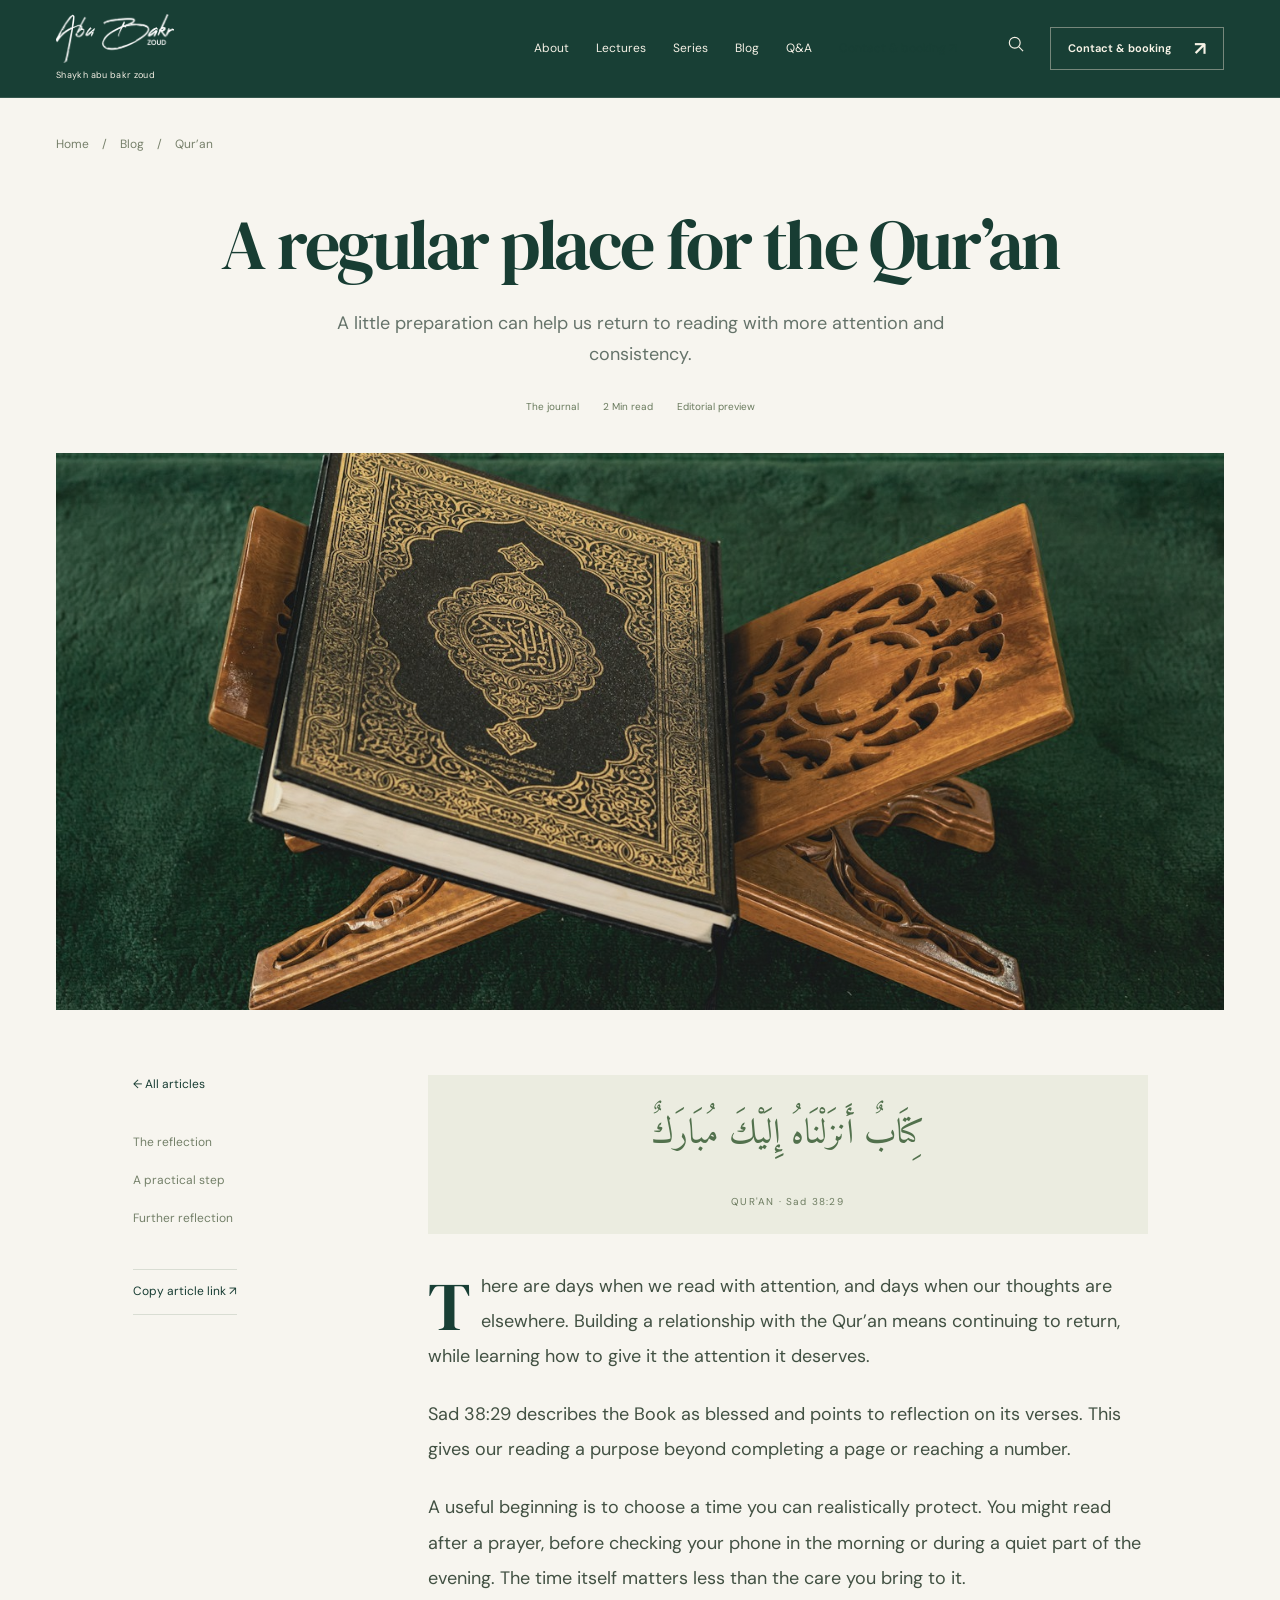
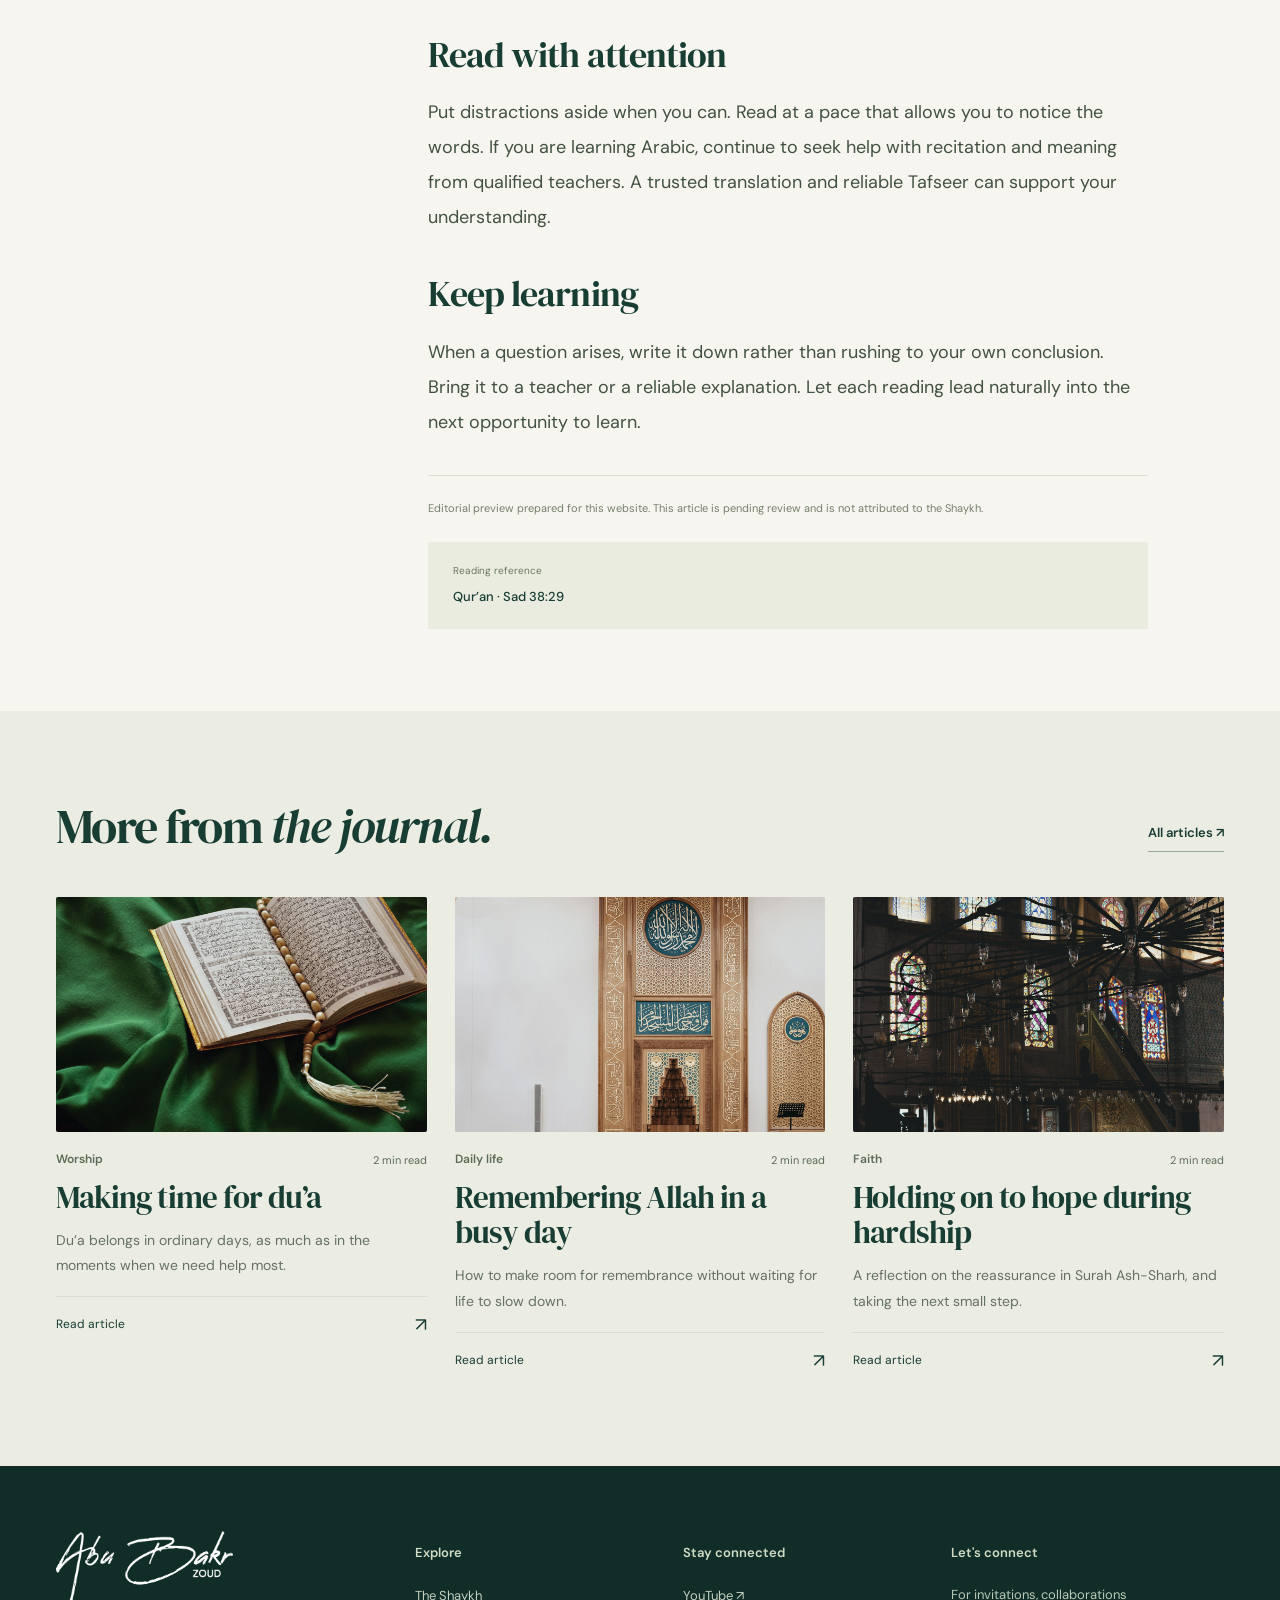
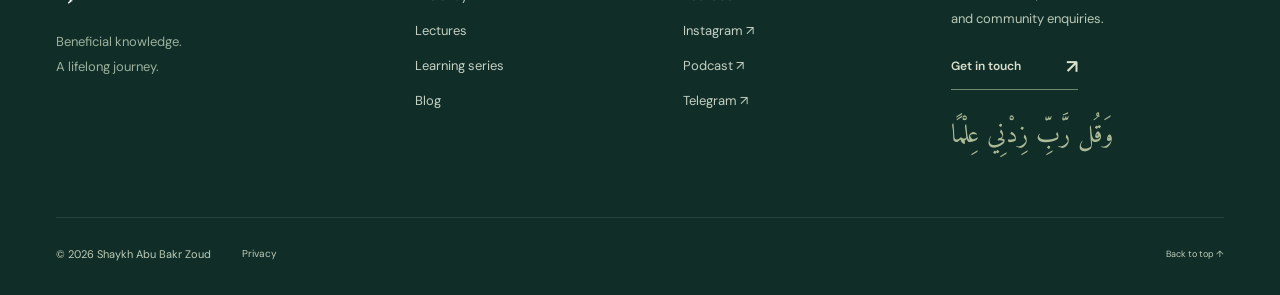
==== commit 044ec9b4: "Add in-house Q&A page Replace external Q&A links with a front-end Q&A page: searchable, filterable a" ====
--- a/a-regular-place-for-the-quran.html
+++ b/a-regular-place-for-the-quran.html
@@ -9,10 +9,10 @@
 <link rel="stylesheet" href="style.css"><link rel="stylesheet" href="editorial.css"><script src="journal-data.js" defer></script><script src="app.js" defer></script>
 <script src="blog.js" defer></script></head><body><a class="skip" href="#main">Skip to content</a><header class="header" id="top"><div class="container nav-wrap">
 <a class="brand" href="index.html" aria-label="Shaykh Abu Bakr Zoud home"><img src="assets/banner.png" alt="Abu Bakr Zoud" width="164" height="70"><span>Shaykh abu bakr zoud</span></a>
-<nav aria-label="Main navigation" id="navigation"><a href="about.html">About</a><a href="lectures.html">Lectures</a><a href="series.html">Series</a><a href="blog.html">Blog</a><a href="https://shabubakrzoud.com/questions-answers/" target="_blank" rel="noopener">Q&A ↗</a><a class="mobile-booking" href="contact.html">Contact & booking ↗</a></nav>
+<nav aria-label="Main navigation" id="navigation"><a href="about.html">About</a><a href="lectures.html">Lectures</a><a href="series.html">Series</a><a href="blog.html">Blog</a><a href="qa.html">Q&A</a><a class="mobile-booking" href="contact.html">Contact & booking ↗</a></nav>
 <div class="nav-actions"><button class="icon-button search-toggle" aria-label="Search lectures and articles"><svg viewBox="0 0 24 24" aria-hidden="true"><circle cx="10.5" cy="10.5" r="6.5"/><path d="m15.5 15.5 5 5"/></svg></button><a class="button small light" href="contact.html">Contact & booking <span aria-hidden="true">↗</span></a><button class="menu-toggle" aria-label="Open navigation" aria-expanded="false" aria-controls="navigation"><span></span><span></span></button></div>
 </div></header><main id="main"><section class="article-intro"><div class="container"><nav class="breadcrumbs" aria-label="Breadcrumb"><a href="index.html">Home</a><span>/</span><a href="blog.html">Blog</a><span>/</span><span>Qur’an</span></nav><div class="article-title-wrap"><h1>A regular place for the Qur’an</h1><p>A little preparation can help us return to reading with more attention and consistency.</p><div class="article-byline"><span>The journal</span><span>2 Min read</span><span>Editorial preview</span></div></div><figure class="article-hero"><img src="assets/blog-quran-stand.jpg" alt="A Qur’an resting on a wooden stand" width="1400" height="900" fetchpriority="high"></figure></div></section><div class="container article-layout"><aside class="article-aside"><a href="blog.html">← All articles</a><a href="#reflection">The reflection</a><a href="#practice">A practical step</a><a href="#continue">Further reflection</a><button class="share-article" type="button">Copy article link ↗</button><span id="share-status" role="status"></span></aside><article class="article-body"><p class="article-ar" lang="ar" dir="rtl">كِتَابٌ أَنزَلْنَاهُ إِلَيْكَ مُبَارَكٌ</p><div class="verse-reference">QUR'AN · Sad 38:29</div><div id="reflection"><p>There are days when we read with attention, and days when our thoughts are elsewhere. Building a relationship with the Qur’an means continuing to return, while learning how to give it the attention it deserves.</p><p>Sad 38:29 describes the Book as blessed and points to reflection on its verses. This gives our reading a purpose beyond completing a page or reaching a number.</p><p>A useful beginning is to choose a time you can realistically protect. You might read after a prayer, before checking your phone in the morning or during a quiet part of the evening. The time itself matters less than the care you bring to it.</p></div><section id="practice"><h2>Read with attention</h2><p>Put distractions aside when you can. Read at a pace that allows you to notice the words. If you are learning Arabic, continue to seek help with recitation and meaning from qualified teachers. A trusted translation and reliable Tafseer can support your understanding.</p></section><section id="continue"><h2>Keep learning</h2><p>When a question arises, write it down rather than rushing to your own conclusion. Bring it to a teacher or a reliable explanation. Let each reading lead naturally into the next opportunity to learn.</p></section><div class="article-editorial">Editorial preview prepared for this website. This article is pending review and is not attributed to the Shaykh.</div><div class="article-end"><span>Reading reference</span><strong>Qur’an · Sad 38:29</strong></div></article></div><section class="section related-section"><div class="container"><div class="section-heading"><div><h2>More from <em>the journal.</em></h2></div><a class="text-link" href="blog.html">All articles ↗</a></div><div class="related-grid"><article class="story-card" data-category="Worship" data-title="Making time for du’a Du’a belongs in ordinary days, as much as in the moments when we need help most."><a class="story-image" href="making-time-for-dua.html" data-article="near" tabindex="-1" aria-hidden="true"><img src="assets/blog-quran.jpg" alt="" width="1200" height="800" loading="lazy"><span class="image-arrow" aria-hidden="true">↗</span></a><div class="story-copy"><div class="story-meta"><span>Worship</span><span>2 min read</span></div><h3><a href="making-time-for-dua.html" data-article="near">Making time for du’a</a></h3><p>Du’a belongs in ordinary days, as much as in the moments when we need help most.</p><a class="story-read" href="making-time-for-dua.html" data-article="near" aria-label="Read Making time for du’a" tabindex="-1">Read article <span aria-hidden="true">↗</span></a></div></article><article class="story-card" data-category="Daily life" data-title="Remembering Allah in a busy day How to make room for remembrance without waiting for life to slow down."><a class="story-image" href="remembering-allah-in-a-busy-day.html" data-article="rest" tabindex="-1" aria-hidden="true"><img src="assets/blog-mosque.jpg" alt="" width="1200" height="800" loading="lazy"><span class="image-arrow" aria-hidden="true">↗</span></a><div class="story-copy"><div class="story-meta"><span>Daily life</span><span>2 min read</span></div><h3><a href="remembering-allah-in-a-busy-day.html" data-article="rest">Remembering Allah in a busy day</a></h3><p>How to make room for remembrance without waiting for life to slow down.</p><a class="story-read" href="remembering-allah-in-a-busy-day.html" data-article="rest" aria-label="Read Remembering Allah in a busy day" tabindex="-1">Read article <span aria-hidden="true">↗</span></a></div></article><article class="story-card" data-category="Faith" data-title="Holding on to hope during hardship A reflection on the reassurance in Surah Ash-Sharh, and taking the next small step."><a class="story-image" href="hope-during-hardship.html" data-article="ease" tabindex="-1" aria-hidden="true"><img src="assets/blog-mosque-light.jpg" alt="" width="1200" height="800" loading="lazy"><span class="image-arrow" aria-hidden="true">↗</span></a><div class="story-copy"><div class="story-meta"><span>Faith</span><span>2 min read</span></div><h3><a href="hope-during-hardship.html" data-article="ease">Holding on to hope during hardship</a></h3><p>A reflection on the reassurance in Surah Ash-Sharh, and taking the next small step.</p><a class="story-read" href="hope-during-hardship.html" data-article="ease" aria-label="Read Holding on to hope during hardship" tabindex="-1">Read article <span aria-hidden="true">↗</span></a></div></article></div></div></section></main><footer><div class="container"><div class="footer-main"><div class="footer-identity"><a class="brand" href="index.html" aria-label="Shaykh Abu Bakr Zoud home"><img src="assets/banner.png" alt="Abu Bakr Zoud" width="200" height="85"></a><p>Beneficial knowledge.<br>A lifelong journey.</p></div><div class="footer-col"><h2>Explore</h2><a href="about.html">The Shaykh</a><a href="lectures.html">Lectures</a><a href="series.html">Learning series</a><a href="blog.html">Blog</a></div><div class="footer-col"><h2>Stay connected</h2><a href="https://www.youtube.com/@abubakrzoud" target="_blank" rel="noopener">YouTube ↗</a><a href="https://www.instagram.com/abubakrzoud/" target="_blank" rel="noopener">Instagram ↗</a><a href="https://muslimcentral.com/audio/abu-bakr-zoud/" target="_blank" rel="noopener">Podcast ↗</a><a href="https://t.me/abubakrzoud" target="_blank" rel="noopener">Telegram ↗</a></div><div class="footer-contact"><h2>Let's connect</h2><p>For invitations, collaborations<br>and community enquiries.</p><a class="text-link" href="contact.html">Get in touch <span aria-hidden="true">↗</span></a><span lang="ar" dir="rtl">وَقُل رَّبِّ زِدْنِي عِلْمًا</span></div></div><div class="footer-bottom"><span>© 2026 Shaykh Abu Bakr Zoud</span><button class="privacy-toggle">Privacy</button><a href="#top">Back to top ↑</a></div></div></footer><dialog id="search-dialog" aria-labelledby="search-title"><div class="dialog-head"><button class="dialog-close" aria-label="Close search">×</button></div><h2 id="search-title">What would you<br>like to <em>explore?</em></h2><label for="search-input">Search lectures and articles</label><input type="search" id="search-input" placeholder="Try Qur’an, patience or forgiveness" autocomplete="off"><div id="search-results" aria-live="polite"></div><a class="text-link" href="https://www.youtube.com/@abubakrzoud/videos" target="_blank" rel="noopener">Browse the full channel ↗</a></dialog>
 <dialog id="article-dialog" aria-labelledby="article-title"><div class="dialog-head"><button class="dialog-close" aria-label="Close reflection">×</button></div><span class="preview-label">Editorial preview · Pending review</span><h2 id="article-title"></h2><div id="article-body"></div></dialog>
 <dialog id="contact-dialog" aria-labelledby="contact-title"><div class="dialog-head"><button class="dialog-close" aria-label="Close contact form">×</button></div><h2 id="contact-title">Invite the Shaykh<br>to your <em>community.</em></h2><p class="form-note">Preview enquiry form. Details entered here are not sent.</p><form id="contact-form"><div class="form-row"><div><label for="name">Your name</label><input id="name" name="name" autocomplete="name" required></div><div><label for="email">Email address</label><input id="email" name="email" type="email" autocomplete="email" required></div></div><label for="organisation">Masjid or organisation</label><input id="organisation" name="organisation" autocomplete="organization"><div class="form-row"><div><label for="event-type">Enquiry type</label><select id="event-type" name="type"><option>Speaking invitation</option><option>Community event</option><option>Media enquiry</option><option>General enquiry</option></select></div><div><label for="city">City & country</label><input id="city" name="city"></div></div><label for="message">Tell us about your event</label><textarea id="message" name="message" rows="3" required placeholder="Proposed dates, audience and event details"></textarea><button class="button green" type="submit">Preview enquiry <span aria-hidden="true">↗</span></button><p id="contact-status" aria-live="polite"></p><pre id="enquiry-draft" hidden></pre><button id="copy-enquiry" class="text-link" type="button" hidden>Copy enquiry text</button></form></dialog>
-<dialog id="privacy-dialog" aria-labelledby="privacy-title"><div class="dialog-head"><button class="dialog-close" aria-label="Close privacy information">×</button></div><h2 id="privacy-title">A note on <em>privacy.</em></h2><p>This website is a design concept. The enquiry form generates a preview on your device and does not send or store your details on a server.</p><p>External video, podcast and social links take you to other platforms, where their own privacy policies apply. This concept does not use analytics or advertising cookies. Fonts are served by Google Fonts.</p></dialog>
+<dialog id="privacy-dialog" aria-labelledby="privacy-title"><div class="dialog-head"><button class="dialog-close" aria-label="Close privacy information">×</button></div><h2 id="privacy-title">A note on <em>privacy.</em></h2><p>This website is a design concept. The enquiry and question forms work on your device only and do not send or store your details on a server. Questions you submit on the Q&amp;A page are kept in this browser until you remove them.</p><p>External video, podcast and social links take you to other platforms, where their own privacy policies apply. This concept does not use analytics or advertising cookies. Fonts are served by Google Fonts.</p></dialog>
 </body></html>
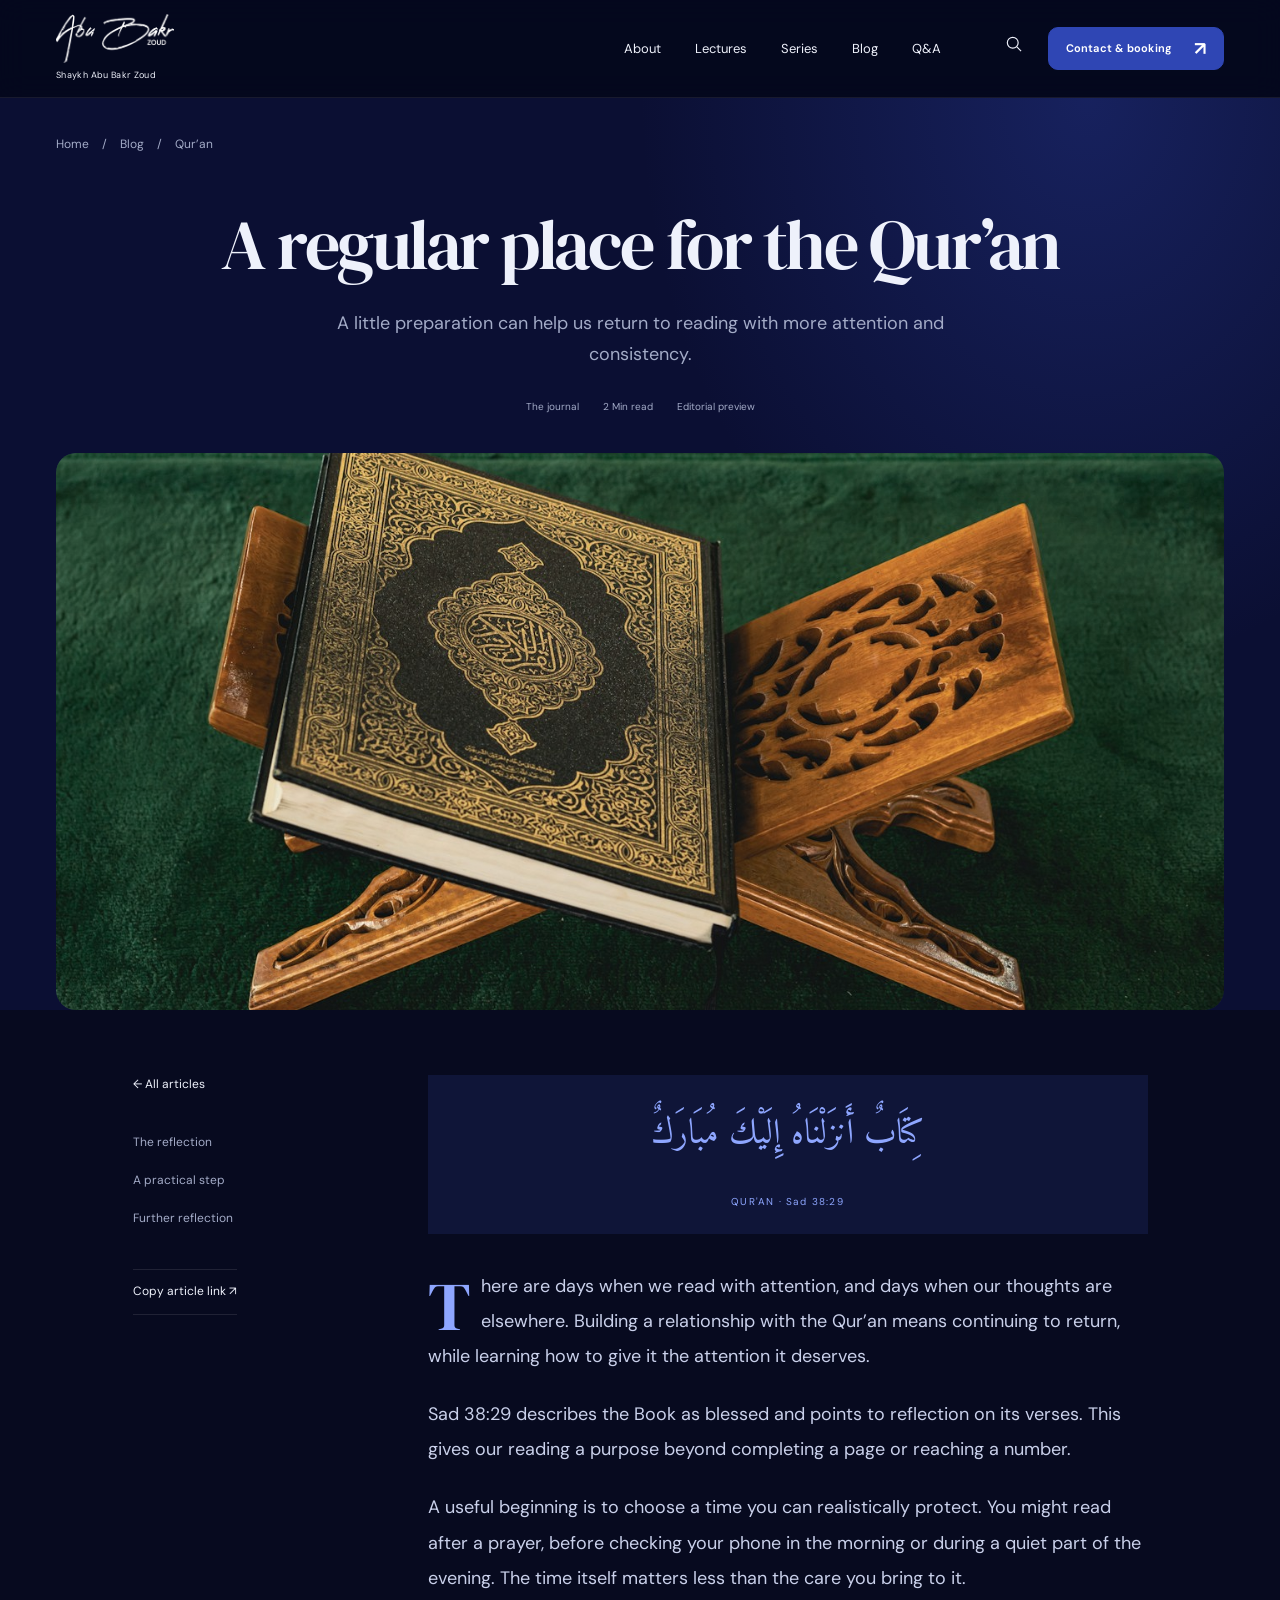
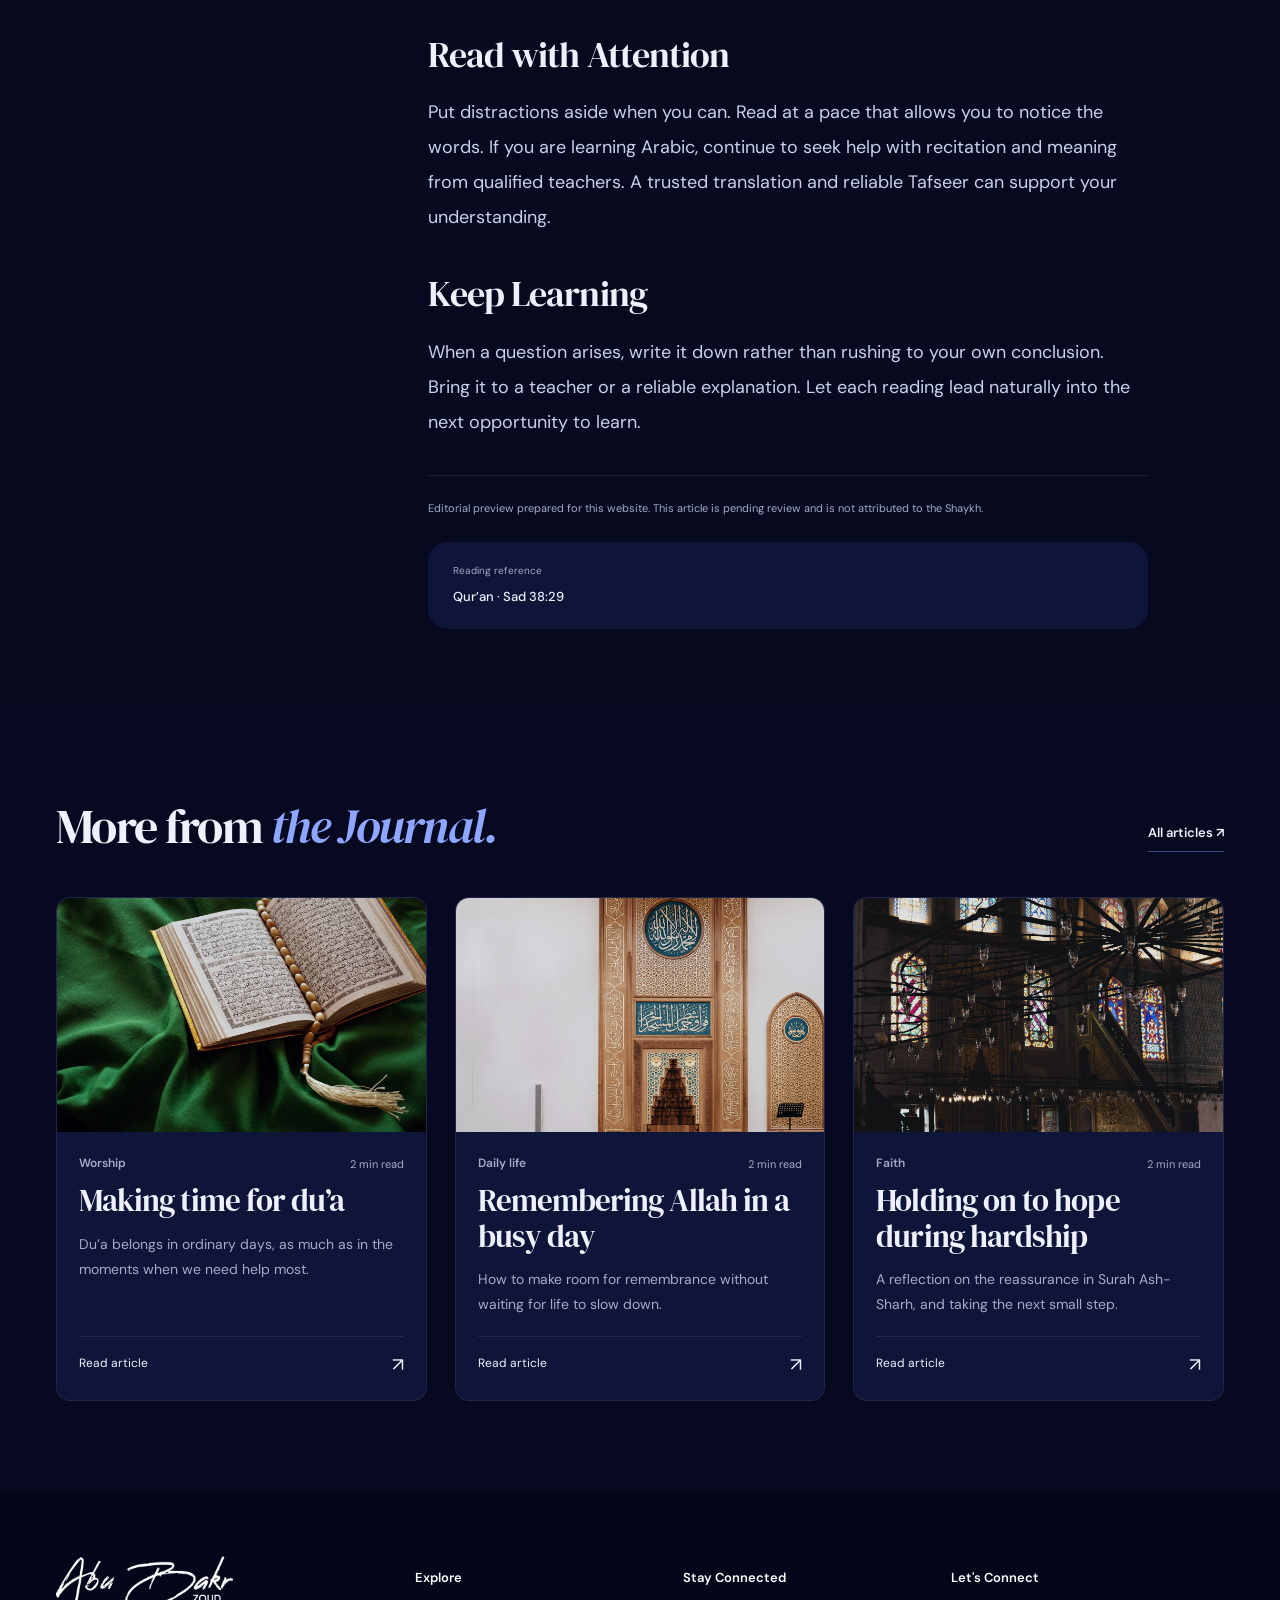
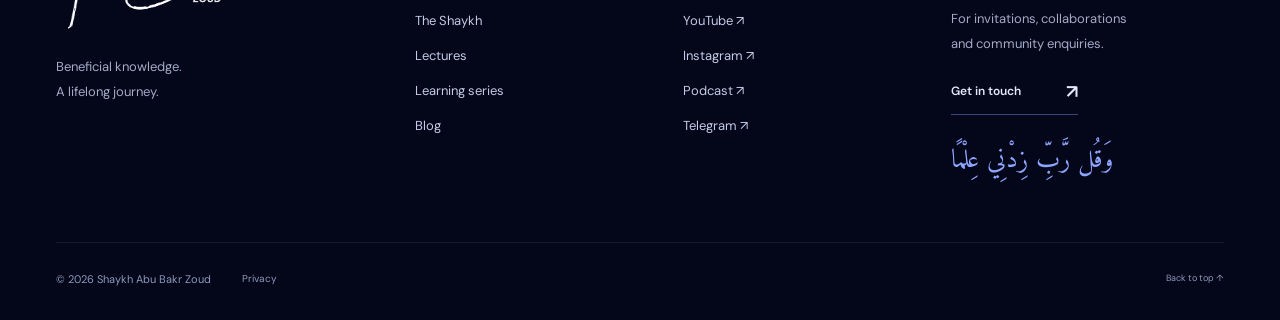
==== commit 527cc0cd: "Restyle site with navy/blue theme inspired by Bayyinah TV - Replace green/cream palette with the bla" ====
--- a/a-regular-place-for-the-quran.html
+++ b/a-regular-place-for-the-quran.html
@@ -3,16 +3,16 @@
 <meta charset="utf-8"><meta name="viewport" content="width=device-width,initial-scale=1">
 <title>A regular place for the Qur’an | Shaykh Abu Bakr Zoud</title>
 <meta name="description" content="A little preparation can help us return to reading with more attention and consistency.">
-<meta name="theme-color" content="#183f35"><link rel="icon" href="assets/favicon.svg" type="image/svg+xml">
+<meta name="theme-color" content="#070a1f"><link rel="icon" href="assets/favicon.svg" type="image/svg+xml">
 <link rel="preconnect" href="https://fonts.googleapis.com"><link rel="preconnect" href="https://fonts.gstatic.com" crossorigin>
 <link href="https://fonts.googleapis.com/css2?family=DM+Sans:wght@400;450;500;550;600;650;700&family=DM+Serif+Display:ital@0;1&family=Amiri:wght@400;700&display=swap" rel="stylesheet">
-<link rel="stylesheet" href="style.css"><link rel="stylesheet" href="editorial.css"><script src="journal-data.js" defer></script><script src="app.js" defer></script>
+<link rel="stylesheet" href="style.css"><link rel="stylesheet" href="editorial.css"><link rel="stylesheet" href="theme.css"><script src="journal-data.js" defer></script><script src="app.js" defer></script>
 <script src="blog.js" defer></script></head><body><a class="skip" href="#main">Skip to content</a><header class="header" id="top"><div class="container nav-wrap">
-<a class="brand" href="index.html" aria-label="Shaykh Abu Bakr Zoud home"><img src="assets/banner.png" alt="Abu Bakr Zoud" width="164" height="70"><span>Shaykh abu bakr zoud</span></a>
+<a class="brand" href="index.html" aria-label="Shaykh Abu Bakr Zoud home"><img src="assets/banner.png" alt="Abu Bakr Zoud" width="164" height="70"><span>Shaykh Abu Bakr Zoud</span></a>
 <nav aria-label="Main navigation" id="navigation"><a href="about.html">About</a><a href="lectures.html">Lectures</a><a href="series.html">Series</a><a href="blog.html">Blog</a><a href="qa.html">Q&A</a><a class="mobile-booking" href="contact.html">Contact & booking ↗</a></nav>
 <div class="nav-actions"><button class="icon-button search-toggle" aria-label="Search lectures and articles"><svg viewBox="0 0 24 24" aria-hidden="true"><circle cx="10.5" cy="10.5" r="6.5"/><path d="m15.5 15.5 5 5"/></svg></button><a class="button small light" href="contact.html">Contact & booking <span aria-hidden="true">↗</span></a><button class="menu-toggle" aria-label="Open navigation" aria-expanded="false" aria-controls="navigation"><span></span><span></span></button></div>
-</div></header><main id="main"><section class="article-intro"><div class="container"><nav class="breadcrumbs" aria-label="Breadcrumb"><a href="index.html">Home</a><span>/</span><a href="blog.html">Blog</a><span>/</span><span>Qur’an</span></nav><div class="article-title-wrap"><h1>A regular place for the Qur’an</h1><p>A little preparation can help us return to reading with more attention and consistency.</p><div class="article-byline"><span>The journal</span><span>2 Min read</span><span>Editorial preview</span></div></div><figure class="article-hero"><img src="assets/blog-quran-stand.jpg" alt="A Qur’an resting on a wooden stand" width="1400" height="900" fetchpriority="high"></figure></div></section><div class="container article-layout"><aside class="article-aside"><a href="blog.html">← All articles</a><a href="#reflection">The reflection</a><a href="#practice">A practical step</a><a href="#continue">Further reflection</a><button class="share-article" type="button">Copy article link ↗</button><span id="share-status" role="status"></span></aside><article class="article-body"><p class="article-ar" lang="ar" dir="rtl">كِتَابٌ أَنزَلْنَاهُ إِلَيْكَ مُبَارَكٌ</p><div class="verse-reference">QUR'AN · Sad 38:29</div><div id="reflection"><p>There are days when we read with attention, and days when our thoughts are elsewhere. Building a relationship with the Qur’an means continuing to return, while learning how to give it the attention it deserves.</p><p>Sad 38:29 describes the Book as blessed and points to reflection on its verses. This gives our reading a purpose beyond completing a page or reaching a number.</p><p>A useful beginning is to choose a time you can realistically protect. You might read after a prayer, before checking your phone in the morning or during a quiet part of the evening. The time itself matters less than the care you bring to it.</p></div><section id="practice"><h2>Read with attention</h2><p>Put distractions aside when you can. Read at a pace that allows you to notice the words. If you are learning Arabic, continue to seek help with recitation and meaning from qualified teachers. A trusted translation and reliable Tafseer can support your understanding.</p></section><section id="continue"><h2>Keep learning</h2><p>When a question arises, write it down rather than rushing to your own conclusion. Bring it to a teacher or a reliable explanation. Let each reading lead naturally into the next opportunity to learn.</p></section><div class="article-editorial">Editorial preview prepared for this website. This article is pending review and is not attributed to the Shaykh.</div><div class="article-end"><span>Reading reference</span><strong>Qur’an · Sad 38:29</strong></div></article></div><section class="section related-section"><div class="container"><div class="section-heading"><div><h2>More from <em>the journal.</em></h2></div><a class="text-link" href="blog.html">All articles ↗</a></div><div class="related-grid"><article class="story-card" data-category="Worship" data-title="Making time for du’a Du’a belongs in ordinary days, as much as in the moments when we need help most."><a class="story-image" href="making-time-for-dua.html" data-article="near" tabindex="-1" aria-hidden="true"><img src="assets/blog-quran.jpg" alt="" width="1200" height="800" loading="lazy"><span class="image-arrow" aria-hidden="true">↗</span></a><div class="story-copy"><div class="story-meta"><span>Worship</span><span>2 min read</span></div><h3><a href="making-time-for-dua.html" data-article="near">Making time for du’a</a></h3><p>Du’a belongs in ordinary days, as much as in the moments when we need help most.</p><a class="story-read" href="making-time-for-dua.html" data-article="near" aria-label="Read Making time for du’a" tabindex="-1">Read article <span aria-hidden="true">↗</span></a></div></article><article class="story-card" data-category="Daily life" data-title="Remembering Allah in a busy day How to make room for remembrance without waiting for life to slow down."><a class="story-image" href="remembering-allah-in-a-busy-day.html" data-article="rest" tabindex="-1" aria-hidden="true"><img src="assets/blog-mosque.jpg" alt="" width="1200" height="800" loading="lazy"><span class="image-arrow" aria-hidden="true">↗</span></a><div class="story-copy"><div class="story-meta"><span>Daily life</span><span>2 min read</span></div><h3><a href="remembering-allah-in-a-busy-day.html" data-article="rest">Remembering Allah in a busy day</a></h3><p>How to make room for remembrance without waiting for life to slow down.</p><a class="story-read" href="remembering-allah-in-a-busy-day.html" data-article="rest" aria-label="Read Remembering Allah in a busy day" tabindex="-1">Read article <span aria-hidden="true">↗</span></a></div></article><article class="story-card" data-category="Faith" data-title="Holding on to hope during hardship A reflection on the reassurance in Surah Ash-Sharh, and taking the next small step."><a class="story-image" href="hope-during-hardship.html" data-article="ease" tabindex="-1" aria-hidden="true"><img src="assets/blog-mosque-light.jpg" alt="" width="1200" height="800" loading="lazy"><span class="image-arrow" aria-hidden="true">↗</span></a><div class="story-copy"><div class="story-meta"><span>Faith</span><span>2 min read</span></div><h3><a href="hope-during-hardship.html" data-article="ease">Holding on to hope during hardship</a></h3><p>A reflection on the reassurance in Surah Ash-Sharh, and taking the next small step.</p><a class="story-read" href="hope-during-hardship.html" data-article="ease" aria-label="Read Holding on to hope during hardship" tabindex="-1">Read article <span aria-hidden="true">↗</span></a></div></article></div></div></section></main><footer><div class="container"><div class="footer-main"><div class="footer-identity"><a class="brand" href="index.html" aria-label="Shaykh Abu Bakr Zoud home"><img src="assets/banner.png" alt="Abu Bakr Zoud" width="200" height="85"></a><p>Beneficial knowledge.<br>A lifelong journey.</p></div><div class="footer-col"><h2>Explore</h2><a href="about.html">The Shaykh</a><a href="lectures.html">Lectures</a><a href="series.html">Learning series</a><a href="blog.html">Blog</a></div><div class="footer-col"><h2>Stay connected</h2><a href="https://www.youtube.com/@abubakrzoud" target="_blank" rel="noopener">YouTube ↗</a><a href="https://www.instagram.com/abubakrzoud/" target="_blank" rel="noopener">Instagram ↗</a><a href="https://muslimcentral.com/audio/abu-bakr-zoud/" target="_blank" rel="noopener">Podcast ↗</a><a href="https://t.me/abubakrzoud" target="_blank" rel="noopener">Telegram ↗</a></div><div class="footer-contact"><h2>Let's connect</h2><p>For invitations, collaborations<br>and community enquiries.</p><a class="text-link" href="contact.html">Get in touch <span aria-hidden="true">↗</span></a><span lang="ar" dir="rtl">وَقُل رَّبِّ زِدْنِي عِلْمًا</span></div></div><div class="footer-bottom"><span>© 2026 Shaykh Abu Bakr Zoud</span><button class="privacy-toggle">Privacy</button><a href="#top">Back to top ↑</a></div></div></footer><dialog id="search-dialog" aria-labelledby="search-title"><div class="dialog-head"><button class="dialog-close" aria-label="Close search">×</button></div><h2 id="search-title">What would you<br>like to <em>explore?</em></h2><label for="search-input">Search lectures and articles</label><input type="search" id="search-input" placeholder="Try Qur’an, patience or forgiveness" autocomplete="off"><div id="search-results" aria-live="polite"></div><a class="text-link" href="https://www.youtube.com/@abubakrzoud/videos" target="_blank" rel="noopener">Browse the full channel ↗</a></dialog>
+</div></header><main id="main"><section class="article-intro"><div class="container"><nav class="breadcrumbs" aria-label="Breadcrumb"><a href="index.html">Home</a><span>/</span><a href="blog.html">Blog</a><span>/</span><span>Qur’an</span></nav><div class="article-title-wrap"><h1>A regular place for the Qur’an</h1><p>A little preparation can help us return to reading with more attention and consistency.</p><div class="article-byline"><span>The journal</span><span>2 Min read</span><span>Editorial preview</span></div></div><figure class="article-hero"><img src="assets/blog-quran-stand.jpg" alt="A Qur’an resting on a wooden stand" width="1400" height="900" fetchpriority="high"></figure></div></section><div class="container article-layout"><aside class="article-aside"><a href="blog.html">← All articles</a><a href="#reflection">The reflection</a><a href="#practice">A practical step</a><a href="#continue">Further reflection</a><button class="share-article" type="button">Copy article link ↗</button><span id="share-status" role="status"></span></aside><article class="article-body"><p class="article-ar" lang="ar" dir="rtl">كِتَابٌ أَنزَلْنَاهُ إِلَيْكَ مُبَارَكٌ</p><div class="verse-reference">QUR'AN · Sad 38:29</div><div id="reflection"><p>There are days when we read with attention, and days when our thoughts are elsewhere. Building a relationship with the Qur’an means continuing to return, while learning how to give it the attention it deserves.</p><p>Sad 38:29 describes the Book as blessed and points to reflection on its verses. This gives our reading a purpose beyond completing a page or reaching a number.</p><p>A useful beginning is to choose a time you can realistically protect. You might read after a prayer, before checking your phone in the morning or during a quiet part of the evening. The time itself matters less than the care you bring to it.</p></div><section id="practice"><h2>Read with Attention</h2><p>Put distractions aside when you can. Read at a pace that allows you to notice the words. If you are learning Arabic, continue to seek help with recitation and meaning from qualified teachers. A trusted translation and reliable Tafseer can support your understanding.</p></section><section id="continue"><h2>Keep Learning</h2><p>When a question arises, write it down rather than rushing to your own conclusion. Bring it to a teacher or a reliable explanation. Let each reading lead naturally into the next opportunity to learn.</p></section><div class="article-editorial">Editorial preview prepared for this website. This article is pending review and is not attributed to the Shaykh.</div><div class="article-end"><span>Reading reference</span><strong>Qur’an · Sad 38:29</strong></div></article></div><section class="section related-section"><div class="container"><div class="section-heading"><div><h2>More from <em>the Journal.</em></h2></div><a class="text-link" href="blog.html">All articles ↗</a></div><div class="related-grid"><article class="story-card" data-category="Worship" data-title="Making time for du’a Du’a belongs in ordinary days, as much as in the moments when we need help most."><a class="story-image" href="making-time-for-dua.html" data-article="near" tabindex="-1" aria-hidden="true"><img src="assets/blog-quran.jpg" alt="" width="1200" height="800" loading="lazy"><span class="image-arrow" aria-hidden="true">↗</span></a><div class="story-copy"><div class="story-meta"><span>Worship</span><span>2 min read</span></div><h3><a href="making-time-for-dua.html" data-article="near">Making time for du’a</a></h3><p>Du’a belongs in ordinary days, as much as in the moments when we need help most.</p><a class="story-read" href="making-time-for-dua.html" data-article="near" aria-label="Read Making time for du’a" tabindex="-1">Read article <span aria-hidden="true">↗</span></a></div></article><article class="story-card" data-category="Daily life" data-title="Remembering Allah in a busy day How to make room for remembrance without waiting for life to slow down."><a class="story-image" href="remembering-allah-in-a-busy-day.html" data-article="rest" tabindex="-1" aria-hidden="true"><img src="assets/blog-mosque.jpg" alt="" width="1200" height="800" loading="lazy"><span class="image-arrow" aria-hidden="true">↗</span></a><div class="story-copy"><div class="story-meta"><span>Daily life</span><span>2 min read</span></div><h3><a href="remembering-allah-in-a-busy-day.html" data-article="rest">Remembering Allah in a busy day</a></h3><p>How to make room for remembrance without waiting for life to slow down.</p><a class="story-read" href="remembering-allah-in-a-busy-day.html" data-article="rest" aria-label="Read Remembering Allah in a busy day" tabindex="-1">Read article <span aria-hidden="true">↗</span></a></div></article><article class="story-card" data-category="Faith" data-title="Holding on to hope during hardship A reflection on the reassurance in Surah Ash-Sharh, and taking the next small step."><a class="story-image" href="hope-during-hardship.html" data-article="ease" tabindex="-1" aria-hidden="true"><img src="assets/blog-mosque-light.jpg" alt="" width="1200" height="800" loading="lazy"><span class="image-arrow" aria-hidden="true">↗</span></a><div class="story-copy"><div class="story-meta"><span>Faith</span><span>2 min read</span></div><h3><a href="hope-during-hardship.html" data-article="ease">Holding on to hope during hardship</a></h3><p>A reflection on the reassurance in Surah Ash-Sharh, and taking the next small step.</p><a class="story-read" href="hope-during-hardship.html" data-article="ease" aria-label="Read Holding on to hope during hardship" tabindex="-1">Read article <span aria-hidden="true">↗</span></a></div></article></div></div></section></main><footer><div class="container"><div class="footer-main"><div class="footer-identity"><a class="brand" href="index.html" aria-label="Shaykh Abu Bakr Zoud home"><img src="assets/banner.png" alt="Abu Bakr Zoud" width="200" height="85"></a><p>Beneficial knowledge.<br>A lifelong journey.</p></div><div class="footer-col"><h2>Explore</h2><a href="about.html">The Shaykh</a><a href="lectures.html">Lectures</a><a href="series.html">Learning series</a><a href="blog.html">Blog</a></div><div class="footer-col"><h2>Stay Connected</h2><a href="https://www.youtube.com/@abubakrzoud" target="_blank" rel="noopener">YouTube ↗</a><a href="https://www.instagram.com/abubakrzoud/" target="_blank" rel="noopener">Instagram ↗</a><a href="https://muslimcentral.com/audio/abu-bakr-zoud/" target="_blank" rel="noopener">Podcast ↗</a><a href="https://t.me/abubakrzoud" target="_blank" rel="noopener">Telegram ↗</a></div><div class="footer-contact"><h2>Let's Connect</h2><p>For invitations, collaborations<br>and community enquiries.</p><a class="text-link" href="contact.html">Get in touch <span aria-hidden="true">↗</span></a><span lang="ar" dir="rtl">وَقُل رَّبِّ زِدْنِي عِلْمًا</span></div></div><div class="footer-bottom"><span>© 2026 Shaykh Abu Bakr Zoud</span><button class="privacy-toggle">Privacy</button><a href="#top">Back to top ↑</a></div></div></footer><dialog id="search-dialog" aria-labelledby="search-title"><div class="dialog-head"><button class="dialog-close" aria-label="Close search">×</button></div><h2 id="search-title">What Would You<br>Like to <em>Explore?</em></h2><label for="search-input">Search lectures and articles</label><input type="search" id="search-input" placeholder="Try Qur’an, patience or forgiveness" autocomplete="off"><div id="search-results" aria-live="polite"></div><a class="text-link" href="https://www.youtube.com/@abubakrzoud/videos" target="_blank" rel="noopener">Browse the full channel ↗</a></dialog>
 <dialog id="article-dialog" aria-labelledby="article-title"><div class="dialog-head"><button class="dialog-close" aria-label="Close reflection">×</button></div><span class="preview-label">Editorial preview · Pending review</span><h2 id="article-title"></h2><div id="article-body"></div></dialog>
-<dialog id="contact-dialog" aria-labelledby="contact-title"><div class="dialog-head"><button class="dialog-close" aria-label="Close contact form">×</button></div><h2 id="contact-title">Invite the Shaykh<br>to your <em>community.</em></h2><p class="form-note">Preview enquiry form. Details entered here are not sent.</p><form id="contact-form"><div class="form-row"><div><label for="name">Your name</label><input id="name" name="name" autocomplete="name" required></div><div><label for="email">Email address</label><input id="email" name="email" type="email" autocomplete="email" required></div></div><label for="organisation">Masjid or organisation</label><input id="organisation" name="organisation" autocomplete="organization"><div class="form-row"><div><label for="event-type">Enquiry type</label><select id="event-type" name="type"><option>Speaking invitation</option><option>Community event</option><option>Media enquiry</option><option>General enquiry</option></select></div><div><label for="city">City & country</label><input id="city" name="city"></div></div><label for="message">Tell us about your event</label><textarea id="message" name="message" rows="3" required placeholder="Proposed dates, audience and event details"></textarea><button class="button green" type="submit">Preview enquiry <span aria-hidden="true">↗</span></button><p id="contact-status" aria-live="polite"></p><pre id="enquiry-draft" hidden></pre><button id="copy-enquiry" class="text-link" type="button" hidden>Copy enquiry text</button></form></dialog>
-<dialog id="privacy-dialog" aria-labelledby="privacy-title"><div class="dialog-head"><button class="dialog-close" aria-label="Close privacy information">×</button></div><h2 id="privacy-title">A note on <em>privacy.</em></h2><p>This website is a design concept. The enquiry and question forms work on your device only and do not send or store your details on a server. Questions you submit on the Q&amp;A page are kept in this browser until you remove them.</p><p>External video, podcast and social links take you to other platforms, where their own privacy policies apply. This concept does not use analytics or advertising cookies. Fonts are served by Google Fonts.</p></dialog>
+<dialog id="contact-dialog" aria-labelledby="contact-title"><div class="dialog-head"><button class="dialog-close" aria-label="Close contact form">×</button></div><h2 id="contact-title">Invite the Shaykh<br>to Your <em>Community.</em></h2><p class="form-note">Preview enquiry form. Details entered here are not sent.</p><form id="contact-form"><div class="form-row"><div><label for="name">Your name</label><input id="name" name="name" autocomplete="name" required></div><div><label for="email">Email address</label><input id="email" name="email" type="email" autocomplete="email" required></div></div><label for="organisation">Masjid or organisation</label><input id="organisation" name="organisation" autocomplete="organization"><div class="form-row"><div><label for="event-type">Enquiry type</label><select id="event-type" name="type"><option>Speaking invitation</option><option>Community event</option><option>Media enquiry</option><option>General enquiry</option></select></div><div><label for="city">City & country</label><input id="city" name="city"></div></div><label for="message">Tell us about your event</label><textarea id="message" name="message" rows="3" required placeholder="Proposed dates, audience and event details"></textarea><button class="button green" type="submit">Preview enquiry <span aria-hidden="true">↗</span></button><p id="contact-status" aria-live="polite"></p><pre id="enquiry-draft" hidden></pre><button id="copy-enquiry" class="text-link" type="button" hidden>Copy enquiry text</button></form></dialog>
+<dialog id="privacy-dialog" aria-labelledby="privacy-title"><div class="dialog-head"><button class="dialog-close" aria-label="Close privacy information">×</button></div><h2 id="privacy-title">A Note on <em>Privacy.</em></h2><p>This website is a design concept. The enquiry and question forms work on your device only and do not send or store your details on a server. Questions you submit on the Q&amp;A page are kept in this browser until you remove them.</p><p>External video, podcast and social links take you to other platforms, where their own privacy policies apply. This concept does not use analytics or advertising cookies. Fonts are served by Google Fonts.</p></dialog>
 </body></html>
--- a/style.css
+++ b/style.css
@@ -1,16 +1,16 @@
-:root{--green:#183f35;--deep:#102e27;--cream:#f7f5ef;--sand:#e7e1d1;--gold:#d3b878;--ink:#183d33;--muted:#65736a;--line:#d9ddd3;--serif:'DM Serif Display',Georgia,serif;--sans:'DM Sans',Arial,sans-serif}*{box-sizing:border-box}html{scroll-behavior:smooth;scroll-padding-top:108px}body{margin:0;color:var(--ink);background:var(--cream);font:16px/1.65 var(--sans);-webkit-font-smoothing:antialiased}button,input,textarea,select{font:inherit}button,a{-webkit-tap-highlight-color:transparent}a{color:inherit;text-decoration:none}button{cursor:pointer;color:inherit}button:disabled{cursor:default}button{border:0}img{max-width:100%;display:block}button,input,a,textarea,select{touch-action:manipulation}button:focus-visible,a:focus-visible,input:focus-visible,textarea:focus-visible,select:focus-visible{outline:3px solid #b99643;outline-offset:5px}[hidden]{display:none!important}h1,h2,h3,p{margin:0}h1,h2,h3{font-family:var(--serif);font-weight:400;line-height:1.08;letter-spacing:-.035em}h2{font-size:clamp(38px,4.2vw,61px)}h2 em,h1 em{font-weight:400;color:inherit}p{color:var(--muted)}.container{width:min(1280px,calc(100% - 112px));margin:auto}.section{padding:108px 0}.eyebrow{font-size:10px;font-weight:650;letter-spacing:.19em;line-height:1.5;color:#647761;margin-bottom:23px}.eyebrow.pale{color:#cfceb8}.text-link{display:inline-flex;align-items:center;gap:30px;font-size:13px;font-weight:600;border-bottom:1px solid #9aa994;padding:4px 0 7px;background:none}.text-link span{font-size:19px;transition:transform .2s}.text-link:hover span{transform:translate(3px,-3px)}.button{display:inline-flex;justify-content:center;align-items:center;gap:24px;padding:17px 23px;font-size:12px;font-weight:650;line-height:1.4;min-height:51px;border:1px solid transparent;transition:background .25s,transform .25s}.button:hover{transform:translateY(-2px)}.button span:last-child{font-size:19px;line-height:1}.button.cream{background:#efebdc;color:var(--green)}.button.cream:hover{background:white}.button.light{border-color:#76877b;color:#f6f2e6;background:transparent}.button.green{background:var(--green);color:#fff}.button.small{padding:11px 17px;min-height:43px;font-size:11px;gap:22px}.skip{position:fixed;top:-100px;left:20px;z-index:100;background:white;padding:15px}.skip:focus{top:10px}.header{background:var(--green);color:#f4f0e5;border-bottom:1px solid #ffffff20;position:sticky;top:0;z-index:30}.nav-wrap{display:flex;align-items:center;justify-content:space-between;gap:25px;height:97px}.brand{width:180px;flex-shrink:0;display:block}.brand img{width:151px;height:59px;object-fit:contain;object-position:left;max-width:none}.brand>span{display:block;font-size:7.5px;letter-spacing:.2em;margin-top:-5px}.header nav{display:flex;gap:29px;margin-left:auto;margin-right:25px;align-items:center}.header nav a{font-size:12px;white-space:nowrap;position:relative;padding:10px 0}.header nav a:after{content:'';position:absolute;bottom:3px;left:0;width:0;height:1px;background:var(--gold);transition:width .2s}.header nav a:hover:after{width:100%}.nav-actions{display:flex;align-items:center;gap:21px}.icon-button{background:none;color:inherit;width:27px;height:35px;padding:2px}.icon-button svg,.library-search svg{width:20px;height:20px;stroke:currentColor;fill:none;stroke-width:1.4}.menu-toggle{display:none;background:none;width:35px;padding:8px 2px}.menu-toggle span{height:1px;width:25px;display:block;background:white;margin:6px 0}.hero{position:relative;isolation:isolate;background:var(--green);color:var(--cream);overflow:hidden}.hero-grid{display:grid;grid-template-columns:1.15fr 1fr;gap:50px;align-items:center;position:relative;z-index:1;padding-top:52px;padding-bottom:63px}.hero-copy{position:relative}.hero-copy .eyebrow{font-size:9px;display:flex;align-items:center;gap:12px;margin-bottom:26px}.tiny-star{color:var(--gold);font-size:22px;font-weight:400}.hero h1{font-size:clamp(59px,5.9vw,87px);line-height:1.025;letter-spacing:-.045em;margin-left:-3px}.hero h1 em{color:#d8c694}.hero-copy>p{color:#c0cec3;font-size:14px;max-width:370px;line-height:1.85;margin-top:26px}.hero-buttons{display:flex;gap:30px;align-items:center;margin-top:32px}.hero-buttons .button{padding:16px 19px;gap:15px}.play-mini{font-size:10px!important}.quiet-link{font-size:12px;border-bottom:1px solid #8a9b8e;padding:7px 0;white-space:nowrap}.quiet-link span{margin-left:13px}.hero-foot{display:flex;align-items:center;gap:16px;margin-top:47px;font-size:8px;letter-spacing:.16em;color:#b2c1b4}.hero-foot .line{width:41px;height:1px;background:#a3b19b}.hero-art{height:535px;position:relative;padding:18px 28px 0 0}.portrait-frame{height:100%;position:relative;overflow:hidden;border-radius:230px 230px 4px 4px;background:#baa98c}.portrait-frame img{height:100%;width:100%;object-fit:cover;object-position:45% center;filter:saturate(.68)}.portrait-shade{position:absolute;inset:0;background:linear-gradient(0deg,#102a25dd,transparent 48%)}.portrait-caption{position:absolute;bottom:29px;left:30px;right:20px}.portrait-caption span{display:block;font-size:8px;letter-spacing:.2em;color:#d8ceaf;margin-bottom:7px}.portrait-caption strong{font-family:var(--serif);font-size:26px;font-weight:400}.seal{position:absolute;top:0;right:-5px;width:126px;height:126px;border-radius:100%;background:#e6ddc2;color:var(--green);display:flex;align-items:center;justify-content:center;flex-direction:column;gap:6px;outline:1px solid #b4aa8c;outline-offset:-9px;transform:rotate(12deg);box-shadow:0 4px 25px #102e2720}.seal>span{font-size:6.5px;letter-spacing:.15em;font-weight:600}.seal b{font:29px/1.4 Amiri,serif}.portrait-side{position:absolute;right:-14px;bottom:55px;writing-mode:vertical-rl;font-size:7px;letter-spacing:.2em;color:#a3b5a5}.hero-lines{position:absolute;width:800px;height:800px;border:1px solid #adbf9b12;border-radius:50%;left:-500px;top:-50px;pointer-events:none}.hero-lines:before,.hero-lines:after{content:'';position:absolute;inset:55px;border:1px solid #adbf9b12;border-radius:50%}.hero-lines:after{inset:-55px}.hero-bottom{display:flex;justify-content:space-between;align-items:center;padding:19px 0 22px;border-top:1px solid #ffffff1b;font-size:8px;letter-spacing:.16em;color:#b5c4b7}.hero-bottom>span:first-child{font:18px Amiri,serif;letter-spacing:0}.hero-bottom a{display:flex;gap:20px}.hero-bottom a span{font-size:16px;line-height:1}.pathways{background:#ebe9df;border-bottom:1px solid #d7dacd}.pathway-grid{display:grid;grid-template-columns:repeat(3,1fr)}.pathway-grid>a{display:flex;align-items:center;gap:18px;padding:29px 28px;border-right:1px solid #d0d4c7;transition:background .2s}.pathway-grid>a:first-child{padding-left:0}.pathway-grid>a:last-child{border:0;padding-right:0}.pathway-grid>a:hover{background:#e1e3d6}.path-icon{font-size:31px;color:#718169;width:35px;line-height:1}.pathway-grid b{display:block;font:20px/1.3 var(--serif);letter-spacing:-.02em}.pathway-grid small{font-size:10px;color:var(--muted);margin-top:5px;display:block}.path-arrow{margin-left:auto;font-size:20px}.section-heading{display:flex;justify-content:space-between;align-items:flex-end;margin-bottom:45px;gap:35px}.section-heading .eyebrow{margin-bottom:18px}.heading-aside{max-width:320px;padding-bottom:5px}.heading-aside p{font-size:13px;line-height:1.85;margin-bottom:18px}.heading-aside .text-link{font-size:11px}.library-toolbar{display:flex;justify-content:space-between;gap:20px;align-items:center;padding:17px 0 25px;border-top:1px solid var(--line)}.filters{display:flex;gap:8px;flex-wrap:wrap}.filter{font-size:10px;background:transparent;padding:9px 16px;border:1px solid transparent;border-radius:30px;color:#66766a;transition:background .2s}.filter.active{background:var(--green);color:#fff}.filter:not(.active):hover{border-color:#aab4a2}.library-search{background:none;display:flex;align-items:center;gap:11px;font-size:10px;white-space:nowrap}.library-search svg{width:15px;height:15px}.video-grid{display:grid;grid-template-columns:1.25fr 1fr;column-gap:38px;row-gap:18px;min-height:430px}.video-card{display:grid;grid-template-columns:155px 1fr;gap:21px;padding-bottom:17px;border-bottom:1px solid var(--line);align-items:center}.video-card.featured{grid-row:span 3;display:flex;align-items:stretch;flex-direction:column;padding:0;border:none;gap:18px}.video-image{position:relative;aspect-ratio:16/9;background:var(--green);overflow:hidden}.video-image img{width:100%;height:100%;object-fit:cover;transition:transform .5s,filter .5s;filter:saturate(.65)}.video-card:hover img{transform:scale(1.035);filter:saturate(1)}.video-card.featured .video-image{aspect-ratio:16/9}.video-play{position:absolute;left:50%;top:50%;transform:translate(-50%,-50%);width:37px;height:37px;background:#f4f1e5e8;border-radius:100%;display:grid;place-items:center;font-size:12px;padding-left:2px;color:var(--green)}.featured .video-play{width:62px;height:62px;font-size:19px}.video-type{font-size:8px;letter-spacing:.14em;font-weight:600;margin-bottom:7px;color:#738068}.video-card h3{font-size:21px;line-height:1.2;letter-spacing:-.02em}.video-card.featured h3{font-size:31px;max-width:440px}.video-action{font-size:10px;margin-top:12px;color:#677363;display:flex;gap:20px;align-items:center}.video-action span{font-size:17px}.featured .video-action{margin-top:14px}.library-more{display:flex;width:max-content;margin-top:35px;margin-left:auto;font-size:11px}.no-results{padding:50px 0}.series{background:var(--green);color:var(--cream)}.series .heading-aside p{color:#bfcebf}.series .heading-aside .text-link{border-color:#91a086}.series h2 em{color:#d8c694}.series-grid{display:grid;grid-template-columns:repeat(3,1fr);gap:21px}.series-card{position:relative;display:flex;flex-direction:column;min-height:430px;padding:27px;isolation:isolate;overflow:hidden;border:1px solid #ffffff25}.series-card:after{content:'';position:absolute;inset:0;z-index:-1;background:linear-gradient(transparent,#08271b30);transition:background .3s}.series-card:hover .circle-arrow{background:var(--cream);color:var(--green);transform:rotate(10deg)}.series-quran{background:#bdc7b5;color:#173c33}.series-quran:before{content:'';position:absolute;inset:0;z-index:-1;background:repeating-radial-gradient(ellipse at 80% -30%,transparent 0 31px,#38564725 32px 33px,transparent 34px 43px)}.series-brotherhood{background:#d7cab0;color:#2c473b}.series-brotherhood:before{content:'';position:absolute;inset:0;z-index:-1;background:repeating-linear-gradient(90deg,transparent 0 35px,#364c3320 36px 37px,transparent 38px 76px);mask-image:linear-gradient(black,transparent)}.series-ramadan{background:#2c5145;color:#f2eadd}.series-ramadan:before{content:'';position:absolute;inset:0;z-index:-1;background:radial-gradient(ellipse at 50% 0,#c6b77420,transparent 70%)}.series-top{display:flex;justify-content:space-between;align-items:center;font-size:8px;letter-spacing:.13em;font-weight:600}.circle-arrow{display:grid;place-items:center;font-size:20px;width:33px;height:33px;border:1px solid currentColor;border-radius:100%;transition:background .2s,transform .2s}.arabic-cover{font:70px/1.3 Amiri,serif;text-align:center;padding:38px 0 32px;opacity:.86}.series-bottom{margin-top:auto}.series-bottom>span:first-child{font-size:8px;letter-spacing:.16em;opacity:.75}.series-bottom h3{font-size:31px;margin:10px 0 12px;letter-spacing:-.03em}.series-bottom p{font-size:11px;line-height:1.8;color:inherit;opacity:.8}.series-link{display:flex;justify-content:space-between;border-top:1px solid #37533c55;margin-top:23px;padding-top:14px;font-size:10px;font-weight:600}.series-ramadan .series-link{border-color:#ffffff40}.about-grid{display:grid;grid-template-columns:1fr 1.1fr;align-items:center;gap:110px}.about-visual{position:relative;padding:0 25px 38px 0}.about-photo{aspect-ratio:1/1.15;overflow:hidden;background:#bdb5a3}.about-photo img{height:100%;width:100%;object-fit:cover;filter:saturate(.45)}.about-note{position:absolute;bottom:0;right:0;background:#e7e4d7;padding:26px 33px;width:75%;border-left:4px solid #bdad7e}.about-note .eyebrow{display:block;font-size:7px;margin-bottom:10px}.about-note>span:last-child{font-family:var(--serif);font-size:23px;line-height:1.2}.about-copy h2{font-size:clamp(38px,3.6vw,52px)}.about-copy p{font-size:13px;line-height:1.9;margin-top:20px}.about-copy .about-intro{font-size:18px;color:var(--ink);line-height:1.6;max-width:410px;margin-top:25px}.about-details{display:grid;grid-template-columns:1.4fr 1fr;gap:20px;border-top:1px solid var(--line);padding-top:22px;margin:28px 0}.about-details span{display:block;font-size:8px;letter-spacing:.16em;color:#77826d;margin-bottom:5px}.about-details b{font-size:10px;font-weight:500}.about-copy .text-link{font-size:11px}.quote-band{background:#ebe9de;text-align:center;padding:65px 0 68px;border-block:1px solid #dce0d3}.quote-band .eyebrow{font-size:8px;margin-bottom:20px}.quote-band p{font:35px/1.6 Amiri,serif;color:#728066;margin-bottom:16px}.quote-band h2{font-size:42px;line-height:1.15}.verse-ref{display:block;font-size:8px;letter-spacing:.14em;color:#677660;margin-top:23px}.journal-grid{display:grid;grid-template-columns:repeat(3,1fr);gap:28px}.editorial-note{font-size:9px;color:#73806e;border-top:1px solid #c9d0c2;padding-top:10px;display:block;line-height:1.6}.journal-card{text-align:left;padding:0;background:none;min-width:0;display:flex;flex-direction:column}.journal-cover{height:218px;display:flex;justify-content:center;align-items:center;flex-direction:column;position:relative;overflow:hidden;width:100%;transition:transform .3s}.journal-card:hover .journal-cover{transform:translateY(-4px)}.journal-cover>span{font:40px/1.8 Amiri,serif;z-index:1}.journal-cover small{font-size:7px;letter-spacing:.17em;z-index:1;opacity:.7}.cover-near{background:#c9c8af;color:#385442}.cover-near:before{content:'';position:absolute;width:180px;height:250px;border:1px solid #637e5425;border-radius:100px 100px 0 0;top:20px;box-shadow:0 0 0 16px #c0bfa925,0 0 0 17px #637e541c,0 0 0 35px #c0bfa922,0 0 0 36px #637e541c}.cover-rest{background:#375547;color:#e3dcc2}.cover-rest:before{content:'';position:absolute;width:300px;height:300px;border:1px solid #c0c7a925;border-radius:50%;top:80px;left:45px;box-shadow:0 0 0 25px #c0c7a909,0 0 0 26px #c0c7a91c,0 0 0 51px #c0c7a908}.cover-ease{background:#ded4bd;color:#4d5b44}.cover-ease:before{content:'';position:absolute;inset:15px;border:1px solid #697a4d35;clip-path:polygon(0 0,100% 0,100% 100%,0 100%)}.journal-meta{display:flex;justify-content:space-between;margin:23px 0 12px;font-size:7px;font-weight:600;letter-spacing:.1em;color:#74816d;gap:8px;width:100%}.journal-card h3{font-size:30px;margin-bottom:12px}.journal-card p{font-size:12px;line-height:1.9;max-width:290px;margin-bottom:22px}.read-link{margin-top:auto;display:flex;align-items:center;justify-content:space-between;border-top:1px solid var(--line);padding-top:13px;font-size:10px;font-weight:600;width:100%}.read-link span{font-size:19px}.listen{background:#e6e8dc;padding:76px 0;overflow:hidden}.listen-grid{display:grid;grid-template-columns:1fr 1.15fr;align-items:center;gap:80px}.listen-copy h2{font-size:clamp(40px,4.2vw,61px)}.listen-copy p{font-size:12px;max-width:340px;margin-top:25px}.listen-buttons{display:flex;gap:24px;align-items:center;margin-top:28px}.listen-buttons .button{font-size:10px;gap:18px;padding:14px 17px}.listen-buttons .text-link{font-size:10px;white-space:nowrap;gap:10px}.podcast-art{position:relative;height:380px;display:grid;place-items:center}.disc{width:330px;height:330px;border-radius:100%;background:repeating-radial-gradient(circle,#204537 0 1px,#17392f 2px 4px);box-shadow:15px 22px 45px #344c332d;display:grid;place-items:center;transform:rotate(-12deg)}.disc-inner{width:156px;height:156px;border-radius:100%;background:#697c59;border:1px solid #b7bf9d88;display:flex;flex-direction:column;align-items:center;justify-content:center}.disc-inner img{width:122px;height:67px;object-fit:contain}.disc-inner>span{font-size:7px;letter-spacing:.2em;color:#e7e6d3;margin-top:8px}.sound-bars{position:absolute;bottom:7px;left:50%;transform:translateX(-50%);display:flex;align-items:center;gap:5px;height:60px;background:#e6e8dccc;padding:10px 25px;backdrop-filter:blur(8px)}.sound-bars i{width:3px;height:20px;background:#74876a}.sound-bars i:nth-child(3n){height:40px}.sound-bars i:nth-child(3n+1){height:12px}.sound-bars i:nth-child(4n){height:30px}.connect-top{display:flex;align-items:flex-end;justify-content:space-between;gap:35px;margin-bottom:44px}.connect-top p{font-size:12px;padding-bottom:5px}.social-grid{display:grid;grid-template-columns:repeat(4,1fr);gap:0;border-block:1px solid var(--line)}.social-grid>a{display:flex;align-items:center;gap:14px;padding:29px 22px;border-right:1px solid var(--line)}.social-grid>a:first-child{padding-left:0}.social-grid>a:last-child{padding-right:0;border:0}.social-grid>a>span:last-child{margin-left:auto;font-size:20px}.social-icon{font-size:29px;line-height:1;width:29px}.social-grid b{display:block;font-size:13px;font-weight:550}.social-grid small{display:block;color:#77816d;font-size:9px;margin-top:5px}.social-grid>a:hover b{text-decoration:underline;text-underline-offset:4px}.community-grid{display:grid;grid-template-columns:1fr 1fr;margin-top:55px;gap:80px}.community-grid>div+div{border-left:1px solid var(--line);padding-left:70px}.community-grid .eyebrow{font-size:8px;margin-bottom:16px}.community-grid h3{font-size:36px;line-height:1.1;margin-bottom:18px}.community-grid p{font-size:11px;margin-bottom:19px}.community-grid .text-link{font-size:10px}.booking-banner{background:#284c3d;padding:64px 0;color:#f4eee0;position:relative;overflow:hidden}.booking-banner:before{content:'';position:absolute;width:450px;height:450px;right:-100px;top:-150px;border:1px solid #afbf9a20;border-radius:50%;box-shadow:0 0 0 40px #afbf9a05,0 0 0 41px #afbf9a15,0 0 0 81px #afbf9a07}.booking-banner .container{position:relative;display:flex;align-items:center;justify-content:space-between;gap:35px}.booking-banner .eyebrow{font-size:8px;margin-bottom:18px}.booking-banner h2{font-size:44px}.booking-banner .button{font-size:11px}.booking-banner h2 em{color:#dacb9d}footer{background:var(--deep);color:#e0e4d7;padding-top:65px}.footer-main{display:grid;grid-template-columns:1.4fr 1fr 1fr 1.2fr;gap:40px;padding-bottom:57px}.footer-identity .brand img{width:177px;height:88px}.footer-identity p{font-size:12px;color:#9cb19e;line-height:1.9;margin-top:11px}.footer-main h2{font:8px/1.5 var(--sans);font-weight:600;letter-spacing:.16em;color:#bac8b2;margin-bottom:20px}.footer-col{padding-top:12px;display:flex;flex-direction:column;align-items:flex-start;gap:7px}.footer-col h2{margin-bottom:12px}.footer-col a{font-size:10px;color:#c4d0c2}.footer-col a:hover{color:white;text-decoration:underline;text-underline-offset:4px}.footer-contact{padding-top:12px}.footer-contact p{font-size:10px;color:#a5b8a5;line-height:1.9;margin-bottom:15px}.footer-contact .text-link{font-size:10px;color:#dae0cc;border-color:#708970;gap:45px}.footer-contact>span{display:block;font:24px/1.8 Amiri,serif;color:#acba98;margin-top:23px;text-align:left}.footer-bottom{display:flex;align-items:center;gap:26px;padding:20px 0 25px;border-top:1px solid #ffffff19;color:#90a68e;font-size:8px}.footer-bottom button{font-size:8px;background:none;padding:0;color:inherit}.footer-bottom>a{margin-left:auto;font-size:7px;letter-spacing:.12em}dialog{border:1px solid var(--line);padding:35px 42px;background:var(--cream);color:var(--green);max-width:min(650px,calc(100% - 30px));width:650px;max-height:calc(100dvh - 50px);box-shadow:0 20px 100px #08201844;overflow:auto}dialog::backdrop{background:#0c241fe0;backdrop-filter:blur(7px)}.dialog-head{display:flex;align-items:center;justify-content:space-between;gap:20px;margin-bottom:18px}.dialog-head .eyebrow{margin:0;font-size:8px}.dialog-close{background:none;font-size:29px;width:35px;height:35px;padding:0;line-height:1}.dialog-head+h2,dialog h2{font-size:43px;margin-bottom:25px}dialog p{font-size:13px;margin:18px 0;line-height:1.9}dialog label{display:block;font-size:10px;font-weight:600;margin:17px 0 7px}dialog input,dialog textarea,dialog select{width:100%;padding:11px 13px;background:#fff;border:1px solid #c4cebf;border-radius:0;color:var(--green);font-size:13px}dialog textarea{resize:vertical}dialog .form-note{font-size:10px;background:#e9e8dd;padding:10px 13px;margin:0 0 20px}.form-row{display:grid;grid-template-columns:1fr 1fr;gap:20px}#contact-form>.button{margin-top:23px;width:100%}#contact-status{font-size:11px}#enquiry-draft{white-space:pre-wrap;font:12px/1.8 var(--sans);padding:20px;border:1px solid var(--line)}.preview-label{font-size:8px;background:#e5e7d9;padding:6px 9px;display:inline-block;margin-bottom:20px}#article-body .article-ar{font:32px/1.8 Amiri,serif;text-align:center;color:#7a8666;background:#ecebdc;padding:20px}#article-body h3{font-size:26px;margin-top:24px}#article-body .source{font-size:10px;padding-top:15px;border-top:1px solid var(--line)}#search-results{margin:15px 0 25px}.search-result{display:flex;align-items:center;gap:18px;border-bottom:1px solid var(--line);padding:14px 0}.search-result img{width:90px;height:51px;object-fit:cover}.search-result b{font-size:12px;line-height:1.5;font-weight:500}.search-result>span:last-child{margin-left:auto}.search-empty{font-size:12px;padding:12px 0}.reveal{animation:rise-in .7s both}@keyframes rise-in{from{opacity:0;transform:translateY(18px)}to{opacity:1;transform:translateY(0)}}
+:root{--green:#2f46b4;--deep:#04061a;--cream:#070a1f;--sand:#161d4a;--gold:#8ea6ff;--ink:#eef1fb;--muted:#a3abc7;--line:#ffffff1a;--navy:#0b0f33;--surface:#0f1538;--surface-2:#151c47;--accent:#2f46b4;--accent-hover:#3d57d4;--accent-soft:#8ea6ff;--on-accent:#fff;--serif:'DM Serif Display',Georgia,serif;--sans:'DM Sans',Arial,sans-serif}*{box-sizing:border-box}html{scroll-behavior:smooth;scroll-padding-top:108px}body{margin:0;color:var(--ink);background:var(--cream);font:16px/1.65 var(--sans);-webkit-font-smoothing:antialiased}button,input,textarea,select{font:inherit}button,a{-webkit-tap-highlight-color:transparent}a{color:inherit;text-decoration:none}button{cursor:pointer;color:inherit}button:disabled{cursor:default}button{border:0}img{max-width:100%;display:block}button,input,a,textarea,select{touch-action:manipulation}button:focus-visible,a:focus-visible,input:focus-visible,textarea:focus-visible,select:focus-visible{outline:3px solid #8ea6ff;outline-offset:5px}[hidden]{display:none!important}h1,h2,h3,p{margin:0}h1,h2,h3{font-family:var(--serif);font-weight:400;line-height:1.08;letter-spacing:-.035em}h2{font-size:clamp(38px,4.2vw,61px)}h2 em,h1 em{font-weight:400;color:inherit}p{color:var(--muted)}.container{width:min(1280px,calc(100% - 112px));margin:auto}.section{padding:108px 0}.eyebrow{font-size:10px;font-weight:650;letter-spacing:.19em;line-height:1.5;color:var(--accent-soft);margin-bottom:23px}.eyebrow.pale{color:#c9d3f5}.text-link{display:inline-flex;align-items:center;gap:30px;font-size:13px;font-weight:600;border-bottom:1px solid #8ea6ff66;padding:4px 0 7px;background:none}.text-link span{font-size:19px;transition:transform .2s}.text-link:hover span{transform:translate(3px,-3px)}.button{display:inline-flex;justify-content:center;align-items:center;gap:24px;padding:17px 23px;font-size:12px;font-weight:650;line-height:1.4;min-height:51px;border:1px solid transparent;transition:background .25s,transform .25s}.button:hover{transform:translateY(-2px)}.button span:last-child{font-size:19px;line-height:1}.button.cream{background:var(--accent);color:var(--on-accent)}.button.cream:hover{background:var(--accent-hover)}.button.light{border-color:#8ea6ff88;color:#eef1fb;background:transparent}.button.green{background:var(--green);color:#fff}.button.small{padding:11px 17px;min-height:43px;font-size:11px;gap:22px}.skip{position:fixed;top:-100px;left:20px;z-index:100;background:var(--surface-2);padding:15px}.skip:focus{top:10px}.header{background:#05081de6;color:#eef1fb;border-bottom:1px solid #ffffff14;position:sticky;top:0;z-index:30}.nav-wrap{display:flex;align-items:center;justify-content:space-between;gap:25px;height:97px}.brand{width:180px;flex-shrink:0;display:block}.brand img{width:151px;height:59px;object-fit:contain;object-position:left;max-width:none}.brand>span{display:block;font-size:7.5px;letter-spacing:.2em;margin-top:-5px}.header nav{display:flex;gap:29px;margin-left:auto;margin-right:25px;align-items:center}.header nav a{font-size:12px;white-space:nowrap;position:relative;padding:10px 0}.header nav a:after{content:'';position:absolute;bottom:3px;left:0;width:0;height:1px;background:var(--gold);transition:width .2s}.header nav a:hover:after{width:100%}.nav-actions{display:flex;align-items:center;gap:21px}.icon-button{background:none;color:inherit;width:27px;height:35px;padding:2px}.icon-button svg,.library-search svg{width:20px;height:20px;stroke:currentColor;fill:none;stroke-width:1.4}.menu-toggle{display:none;background:none;width:35px;padding:8px 2px}.menu-toggle span{height:1px;width:25px;display:block;background:white;margin:6px 0}.hero{position:relative;isolation:isolate;background:var(--navy);color:var(--ink);overflow:hidden}.hero-grid{display:grid;grid-template-columns:1.15fr 1fr;gap:50px;align-items:center;position:relative;z-index:1;padding-top:52px;padding-bottom:63px}.hero-copy{position:relative}.hero-copy .eyebrow{font-size:9px;display:flex;align-items:center;gap:12px;margin-bottom:26px}.tiny-star{color:var(--gold);font-size:22px;font-weight:400}.hero h1{font-size:clamp(59px,5.9vw,87px);line-height:1.025;letter-spacing:-.045em;margin-left:-3px}.hero h1 em{color:var(--accent-soft)}.hero-copy>p{color:#c3cbe6;font-size:14px;max-width:370px;line-height:1.85;margin-top:26px}.hero-buttons{display:flex;gap:30px;align-items:center;margin-top:32px}.hero-buttons .button{padding:16px 19px;gap:15px}.play-mini{font-size:10px!important}.quiet-link{font-size:12px;border-bottom:1px solid #8ea6ff88;padding:7px 0;white-space:nowrap}.quiet-link span{margin-left:13px}.hero-foot{display:flex;align-items:center;gap:16px;margin-top:47px;font-size:8px;letter-spacing:.16em;color:#aab4d6}.hero-foot .line{width:41px;height:1px;background:#8ea6ff}.hero-art{height:535px;position:relative;padding:18px 28px 0 0}.portrait-frame{height:100%;position:relative;overflow:hidden;border-radius:230px 230px 4px 4px;background:#151c47}.portrait-frame img{height:100%;width:100%;object-fit:cover;object-position:45% center;filter:saturate(.68)}.portrait-shade{position:absolute;inset:0;background:linear-gradient(0deg,#060920e6,transparent 48%)}.portrait-caption{position:absolute;bottom:29px;left:30px;right:20px}.portrait-caption span{display:block;font-size:8px;letter-spacing:.2em;color:#b7c5f7;margin-bottom:7px}.portrait-caption strong{font-family:var(--serif);font-size:26px;font-weight:400}.seal{position:absolute;top:0;right:-5px;width:126px;height:126px;border-radius:100%;background:#e8ecfa;color:#0b0f33;display:flex;align-items:center;justify-content:center;flex-direction:column;gap:6px;outline:1px solid #8ea6ff;outline-offset:-9px;transform:rotate(12deg);box-shadow:0 4px 25px #00000040}.seal>span{font-size:6.5px;letter-spacing:.15em;font-weight:600}.seal b{font:29px/1.4 Amiri,serif}.portrait-side{position:absolute;right:-14px;bottom:55px;writing-mode:vertical-rl;font-size:7px;letter-spacing:.2em;color:#9fabd6}.hero-lines{position:absolute;width:800px;height:800px;border:1px solid #8ea6ff14;border-radius:50%;left:-500px;top:-50px;pointer-events:none}.hero-lines:before,.hero-lines:after{content:'';position:absolute;inset:55px;border:1px solid #8ea6ff14;border-radius:50%}.hero-lines:after{inset:-55px}.hero-bottom{display:flex;justify-content:space-between;align-items:center;padding:19px 0 22px;border-top:1px solid #ffffff1b;font-size:8px;letter-spacing:.16em;color:#aab4d6}.hero-bottom>span:first-child{font:18px Amiri,serif;letter-spacing:0}.hero-bottom a{display:flex;gap:20px}.hero-bottom a span{font-size:16px;line-height:1}.pathways{background:#060920;border-bottom:1px solid #ffffff12}.pathway-grid{display:grid;grid-template-columns:repeat(3,1fr)}.pathway-grid>a{display:flex;align-items:center;gap:18px;padding:29px 28px;border-right:1px solid #ffffff12;transition:background .2s}.pathway-grid>a:first-child{padding-left:0}.pathway-grid>a:last-child{border:0;padding-right:0}.pathway-grid>a:hover{background:#0f1538}.path-icon{font-size:31px;color:var(--accent-soft);width:35px;line-height:1}.pathway-grid b{display:block;font:20px/1.3 var(--serif);letter-spacing:-.02em}.pathway-grid small{font-size:10px;color:var(--muted);margin-top:5px;display:block}.path-arrow{margin-left:auto;font-size:20px}.section-heading{display:flex;justify-content:space-between;align-items:flex-end;margin-bottom:45px;gap:35px}.section-heading .eyebrow{margin-bottom:18px}.heading-aside{max-width:320px;padding-bottom:5px}.heading-aside p{font-size:13px;line-height:1.85;margin-bottom:18px}.heading-aside .text-link{font-size:11px}.library-toolbar{display:flex;justify-content:space-between;gap:20px;align-items:center;padding:17px 0 25px;border-top:1px solid var(--line)}.filters{display:flex;gap:8px;flex-wrap:wrap}.filter{font-size:10px;background:transparent;padding:9px 16px;border:1px solid transparent;border-radius:30px;color:#a3abc7;transition:background .2s}.filter.active{background:var(--green);color:var(--on-accent)}.filter:not(.active):hover{border-color:#8ea6ff88}.library-search{background:none;display:flex;align-items:center;gap:11px;font-size:10px;white-space:nowrap}.library-search svg{width:15px;height:15px}.video-grid{display:grid;grid-template-columns:1.25fr 1fr;column-gap:38px;row-gap:18px;min-height:430px}.video-card{display:grid;grid-template-columns:155px 1fr;gap:21px;padding-bottom:17px;border-bottom:1px solid var(--line);align-items:center}.video-card.featured{grid-row:span 3;display:flex;align-items:stretch;flex-direction:column;padding:0;border:none;gap:18px}.video-image{position:relative;aspect-ratio:16/9;background:var(--green);overflow:hidden}.video-image img{width:100%;height:100%;object-fit:cover;transition:transform .5s,filter .5s;filter:saturate(.65)}.video-card:hover img{transform:scale(1.035);filter:saturate(1)}.video-card.featured .video-image{aspect-ratio:16/9}.video-play{position:absolute;left:50%;top:50%;transform:translate(-50%,-50%);width:37px;height:37px;background:#2f46b4e8;border-radius:100%;display:grid;place-items:center;font-size:12px;padding-left:2px;color:#fff}.featured .video-play{width:62px;height:62px;font-size:19px}.video-type{font-size:8px;letter-spacing:.14em;font-weight:600;margin-bottom:7px;color:var(--accent-soft)}.video-card h3{font-size:21px;line-height:1.2;letter-spacing:-.02em}.video-card.featured h3{font-size:31px;max-width:440px}.video-action{font-size:10px;margin-top:12px;color:#a3abc7;display:flex;gap:20px;align-items:center}.video-action span{font-size:17px}.featured .video-action{margin-top:14px}.library-more{display:flex;width:max-content;margin-top:35px;margin-left:auto;font-size:11px}.no-results{padding:50px 0}.series{background:#060920;color:var(--ink)}.series .heading-aside p{color:#aab4d6}.series .heading-aside .text-link{border-color:#8ea6ff66}.series h2 em{color:var(--accent-soft)}.series-grid{display:grid;grid-template-columns:repeat(3,1fr);gap:21px}.series-card{position:relative;display:flex;flex-direction:column;min-height:430px;padding:27px;isolation:isolate;overflow:hidden;border:1px solid #ffffff1a}.series-card:after{content:'';position:absolute;inset:0;z-index:-1;background:linear-gradient(transparent,#04061a40);transition:background .3s}.series-card:hover .circle-arrow{background:var(--accent);color:#fff;transform:rotate(10deg)}.series-quran{background:#151c47;color:#eef1fb}.series-quran:before{content:'';position:absolute;inset:0;z-index:-1;background:repeating-radial-gradient(ellipse at 80% -30%,transparent 0 31px,#8ea6ff20 32px 33px,transparent 34px 43px)}.series-brotherhood{background:#151c47;color:#eef1fb}.series-brotherhood:before{content:'';position:absolute;inset:0;z-index:-1;background:repeating-linear-gradient(90deg,transparent 0 35px,#8ea6ff20 36px 37px,transparent 38px 76px);mask-image:linear-gradient(black,transparent)}.series-ramadan{background:#151c47;color:#eef1fb}.series-ramadan:before{content:'';position:absolute;inset:0;z-index:-1;background:radial-gradient(ellipse at 50% 0,#8ea6ff20,transparent 70%)}.series-top{display:flex;justify-content:space-between;align-items:center;font-size:8px;letter-spacing:.13em;font-weight:600}.circle-arrow{display:grid;place-items:center;font-size:20px;width:33px;height:33px;border:1px solid currentColor;border-radius:100%;transition:background .2s,transform .2s}.arabic-cover{font:70px/1.3 Amiri,serif;text-align:center;padding:38px 0 32px;opacity:.86}.series-bottom{margin-top:auto}.series-bottom>span:first-child{font-size:8px;letter-spacing:.16em;opacity:.75}.series-bottom h3{font-size:31px;margin:10px 0 12px;letter-spacing:-.03em}.series-bottom p{font-size:11px;line-height:1.8;color:inherit;opacity:.8}.series-link{display:flex;justify-content:space-between;border-top:1px solid #ffffff2a;margin-top:23px;padding-top:14px;font-size:10px;font-weight:600}.series-ramadan .series-link{border-color:#ffffff40}.about-grid{display:grid;grid-template-columns:1fr 1.1fr;align-items:center;gap:110px}.about-visual{position:relative;padding:0 25px 38px 0}.about-photo{aspect-ratio:1/1.15;overflow:hidden;background:#151c47}.about-photo img{height:100%;width:100%;object-fit:cover;filter:saturate(.45)}.about-note{position:absolute;bottom:0;right:0;background:var(--surface-2);padding:26px 33px;width:75%;border-left:4px solid var(--accent)}.about-note .eyebrow{display:block;font-size:7px;margin-bottom:10px}.about-note>span:last-child{font-family:var(--serif);font-size:23px;line-height:1.2}.about-copy h2{font-size:clamp(38px,3.6vw,52px)}.about-copy p{font-size:13px;line-height:1.9;margin-top:20px}.about-copy .about-intro{font-size:18px;color:var(--ink);line-height:1.6;max-width:410px;margin-top:25px}.about-details{display:grid;grid-template-columns:1.4fr 1fr;gap:20px;border-top:1px solid var(--line);padding-top:22px;margin:28px 0}.about-details span{display:block;font-size:8px;letter-spacing:.16em;color:#a3abc7;margin-bottom:5px}.about-details b{font-size:10px;font-weight:500}.about-copy .text-link{font-size:11px}.quote-band{background:var(--surface);text-align:center;padding:65px 0 68px;border-block:1px solid #ffffff12}.quote-band .eyebrow{font-size:8px;margin-bottom:20px}.quote-band p{font:35px/1.6 Amiri,serif;color:#c3cbe6;margin-bottom:16px}.quote-band h2{font-size:42px;line-height:1.15}.verse-ref{display:block;font-size:8px;letter-spacing:.14em;color:var(--accent-soft);margin-top:23px}.journal-grid{display:grid;grid-template-columns:repeat(3,1fr);gap:28px}.editorial-note{font-size:9px;color:#a3abc7;border-top:1px solid #ffffff1a;padding-top:10px;display:block;line-height:1.6}.journal-card{text-align:left;padding:0;background:none;min-width:0;display:flex;flex-direction:column}.journal-cover{height:218px;display:flex;justify-content:center;align-items:center;flex-direction:column;position:relative;overflow:hidden;width:100%;transition:transform .3s}.journal-card:hover .journal-cover{transform:translateY(-4px)}.journal-cover>span{font:40px/1.8 Amiri,serif;z-index:1}.journal-cover small{font-size:7px;letter-spacing:.17em;z-index:1;opacity:.7}.cover-near{background:#151c47;color:#eef1fb}.cover-near:before{content:'';position:absolute;width:180px;height:250px;border:1px solid #8ea6ff25;border-radius:100px 100px 0 0;top:20px;box-shadow:0 0 0 16px #8ea6ff25,0 0 0 17px #8ea6ff1c,0 0 0 35px #8ea6ff22,0 0 0 36px #8ea6ff1c}.cover-rest{background:#0f1538;color:#eef1fb}.cover-rest:before{content:'';position:absolute;width:300px;height:300px;border:1px solid #8ea6ff25;border-radius:50%;top:80px;left:45px;box-shadow:0 0 0 25px #8ea6ff09,0 0 0 26px #8ea6ff1c,0 0 0 51px #8ea6ff08}.cover-ease{background:#151c47;color:#eef1fb}.cover-ease:before{content:'';position:absolute;inset:15px;border:1px solid #8ea6ff35;clip-path:polygon(0 0,100% 0,100% 100%,0 100%)}.journal-meta{display:flex;justify-content:space-between;margin:23px 0 12px;font-size:7px;font-weight:600;letter-spacing:.1em;color:#a3abc7;gap:8px;width:100%}.journal-card h3{font-size:30px;margin-bottom:12px}.journal-card p{font-size:12px;line-height:1.9;max-width:290px;margin-bottom:22px}.read-link{margin-top:auto;display:flex;align-items:center;justify-content:space-between;border-top:1px solid var(--line);padding-top:13px;font-size:10px;font-weight:600;width:100%}.read-link span{font-size:19px}.listen{background:#060920;padding:76px 0;overflow:hidden}.listen-grid{display:grid;grid-template-columns:1fr 1.15fr;align-items:center;gap:80px}.listen-copy h2{font-size:clamp(40px,4.2vw,61px)}.listen-copy p{font-size:12px;max-width:340px;margin-top:25px}.listen-buttons{display:flex;gap:24px;align-items:center;margin-top:28px}.listen-buttons .button{font-size:10px;gap:18px;padding:14px 17px}.listen-buttons .text-link{font-size:10px;white-space:nowrap;gap:10px}.podcast-art{position:relative;height:380px;display:grid;place-items:center}.disc{width:330px;height:330px;border-radius:100%;background:repeating-radial-gradient(circle,#1b2a8a 0 1px,#0b0f33 2px 4px);box-shadow:15px 22px 45px #0000002d;display:grid;place-items:center;transform:rotate(-12deg)}.disc-inner{width:156px;height:156px;border-radius:100%;background:#2f46b4;border:1px solid #8ea6ff88;display:flex;flex-direction:column;align-items:center;justify-content:center}.disc-inner img{width:122px;height:67px;object-fit:contain}.disc-inner>span{font-size:7px;letter-spacing:.2em;color:#eef1fb;margin-top:8px}.sound-bars{position:absolute;bottom:7px;left:50%;transform:translateX(-50%);display:flex;align-items:center;gap:5px;height:60px;background:#060920cc;padding:10px 25px;backdrop-filter:blur(8px)}.sound-bars i{width:3px;height:20px;background:#8ea6ff}.sound-bars i:nth-child(3n){height:40px}.sound-bars i:nth-child(3n+1){height:12px}.sound-bars i:nth-child(4n){height:30px}.connect-top{display:flex;align-items:flex-end;justify-content:space-between;gap:35px;margin-bottom:44px}.connect-top p{font-size:12px;padding-bottom:5px}.social-grid{display:grid;grid-template-columns:repeat(4,1fr);gap:0;border-block:1px solid var(--line)}.social-grid>a{display:flex;align-items:center;gap:14px;padding:29px 22px;border-right:1px solid var(--line)}.social-grid>a:first-child{padding-left:0}.social-grid>a:last-child{padding-right:0;border:0}.social-grid>a>span:last-child{margin-left:auto;font-size:20px}.social-icon{font-size:29px;line-height:1;width:29px}.social-grid b{display:block;font-size:13px;font-weight:550}.social-grid small{display:block;color:#a3abc7;font-size:9px;margin-top:5px}.social-grid>a:hover b{text-decoration:underline;text-underline-offset:4px}.community-grid{display:grid;grid-template-columns:1fr 1fr;margin-top:55px;gap:80px}.community-grid>div+div{border-left:1px solid var(--line);padding-left:70px}.community-grid .eyebrow{font-size:8px;margin-bottom:16px}.community-grid h3{font-size:36px;line-height:1.1;margin-bottom:18px}.community-grid p{font-size:11px;margin-bottom:19px}.community-grid .text-link{font-size:10px}.booking-banner{background:linear-gradient(120deg,#1b2a8a,#0b0f33 70%);padding:64px 0;color:#eef1fb;position:relative;overflow:hidden}.booking-banner:before{content:'';position:absolute;width:450px;height:450px;right:-100px;top:-150px;border:1px solid #8ea6ff20;border-radius:50%;box-shadow:0 0 0 40px #8ea6ff05,0 0 0 41px #8ea6ff15,0 0 0 81px #8ea6ff07}.booking-banner .container{position:relative;display:flex;align-items:center;justify-content:space-between;gap:35px}.booking-banner .eyebrow{font-size:8px;margin-bottom:18px}.booking-banner h2{font-size:44px}.booking-banner .button{font-size:11px}.booking-banner h2 em{color:var(--accent-soft)}footer{background:var(--deep);color:#e3e7f6;padding-top:65px}.footer-main{display:grid;grid-template-columns:1.4fr 1fr 1fr 1.2fr;gap:40px;padding-bottom:57px}.footer-identity .brand img{width:177px;height:88px}.footer-identity p{font-size:12px;color:#a3abc7;line-height:1.9;margin-top:11px}.footer-main h2{font:8px/1.5 var(--sans);font-weight:600;letter-spacing:.16em;color:#fff;margin-bottom:20px}.footer-col{padding-top:12px;display:flex;flex-direction:column;align-items:flex-start;gap:7px}.footer-col h2{margin-bottom:12px}.footer-col a{font-size:10px;color:#c3cbe6}.footer-col a:hover{color:white;text-decoration:underline;text-underline-offset:4px}.footer-contact{padding-top:12px}.footer-contact p{font-size:10px;color:#a3abc7;line-height:1.9;margin-bottom:15px}.footer-contact .text-link{font-size:10px;color:#e3e7f6;border-color:#8ea6ff66;gap:45px}.footer-contact>span{display:block;font:24px/1.8 Amiri,serif;color:var(--accent-soft);margin-top:23px;text-align:left}.footer-bottom{display:flex;align-items:center;gap:26px;padding:20px 0 25px;border-top:1px solid #ffffff14;color:#8f99bb;font-size:8px}.footer-bottom button{font-size:8px;background:none;padding:0;color:inherit}.footer-bottom>a{margin-left:auto;font-size:7px;letter-spacing:.12em}dialog{border:1px solid var(--line);padding:35px 42px;background:var(--surface);color:var(--ink);max-width:min(650px,calc(100% - 30px));width:650px;max-height:calc(100dvh - 50px);box-shadow:0 20px 100px #00000088;overflow:auto}dialog::backdrop{background:#03051ae6;backdrop-filter:blur(7px)}.dialog-head{display:flex;align-items:center;justify-content:space-between;gap:20px;margin-bottom:18px}.dialog-head .eyebrow{margin:0;font-size:8px}.dialog-close{background:none;font-size:29px;width:35px;height:35px;padding:0;line-height:1}.dialog-head+h2,dialog h2{font-size:43px;margin-bottom:25px}dialog p{font-size:13px;margin:18px 0;line-height:1.9}dialog label{display:block;font-size:10px;font-weight:600;margin:17px 0 7px}dialog input,dialog textarea,dialog select{width:100%;padding:11px 13px;background:#070a1f;border:1px solid #ffffff26;border-radius:0;color:var(--ink);font-size:13px}dialog textarea{resize:vertical}dialog .form-note{font-size:10px;background:var(--surface-2);padding:10px 13px;margin:0 0 20px}.form-row{display:grid;grid-template-columns:1fr 1fr;gap:20px}#contact-form>.button{margin-top:23px;width:100%}#contact-status{font-size:11px}#enquiry-draft{white-space:pre-wrap;font:12px/1.8 var(--sans);padding:20px;border:1px solid var(--line)}.preview-label{font-size:8px;background:var(--surface-2);padding:6px 9px;display:inline-block;margin-bottom:20px}#article-body .article-ar{font:32px/1.8 Amiri,serif;text-align:center;color:var(--accent-soft);background:var(--surface-2);padding:20px}#article-body h3{font-size:26px;margin-top:24px}#article-body .source{font-size:10px;padding-top:15px;border-top:1px solid var(--line)}#search-results{margin:15px 0 25px}.search-result{display:flex;align-items:center;gap:18px;border-bottom:1px solid var(--line);padding:14px 0}.search-result img{width:90px;height:51px;object-fit:cover}.search-result b{font-size:12px;line-height:1.5;font-weight:500}.search-result>span:last-child{margin-left:auto}.search-empty{font-size:12px;padding:12px 0}.reveal{animation:rise-in .7s both}@keyframes rise-in{from{opacity:0;transform:translateY(18px)}to{opacity:1;transform:translateY(0)}}
 @media(min-width:1600px){.hero-grid{padding-top:70px;padding-bottom:80px}.hero-art{height:570px}.hero h1{font-size:94px}}
 @media(max-width:1100px){.container{width:calc(100% - 70px)}.header nav{gap:20px;margin-right:5px}.nav-actions{gap:12px}.brand{width:155px}.header .brand img{width:135px}.button.small{gap:12px;font-size:10px;padding-inline:12px}.hero-grid{gap:30px}.hero-art{height:480px}.hero h1{font-size:66px}.hero-buttons{gap:20px}.hero-buttons .button{gap:10px;font-size:10px;padding-inline:14px}.quiet-link{font-size:10px}.video-card{grid-template-columns:120px 1fr;gap:17px}.video-grid{min-height:380px;column-gap:28px}.video-card h3{font-size:19px}.video-card.featured h3{font-size:27px}.series-card{padding:22px;min-height:410px}.series-bottom h3{font-size:27px}.about-grid{gap:60px}.listen-grid{gap:40px}.disc{width:290px;height:290px}.listen-buttons{flex-wrap:wrap;gap:16px}.social-grid>a{padding-inline:16px;gap:10px}.social-icon{font-size:24px;width:24px}.footer-main{gap:30px}.hero-bottom{font-size:7px}}
 @media(max-width:850px){.container{width:calc(100% - 48px)}.nav-wrap{height:80px;gap:15px}.header nav{display:none;position:absolute;top:80px;left:0;right:0;margin:0;background:var(--deep);padding:23px 28px;border-bottom:1px solid #ffffff22}.header nav.open{display:flex;flex-direction:column;align-items:stretch;gap:5px}.header nav a{font-size:16px;padding:11px 0}.menu-toggle{display:block}.nav-actions{margin-left:auto;gap:16px}.brand{width:150px}.header .brand img{height:50px}.header .brand>span{font-size:6.5px}.hero-grid{gap:25px;padding-top:42px;padding-bottom:45px}.hero h1{font-size:56px}.hero-art{height:430px;padding-right:15px}.hero-copy .eyebrow{font-size:7px;letter-spacing:.12em;gap:7px}.hero-copy>p{font-size:12px;max-width:290px}.hero-buttons{align-items:flex-start;flex-direction:column;gap:15px}.hero-foot{margin-top:29px;font-size:6px;gap:10px}.hero-foot .line{width:24px}.seal{width:100px;height:100px;right:-6px;top:0}.seal b{font-size:25px}.seal>span{font-size:5px}.portrait-caption{left:21px;bottom:20px}.portrait-caption strong{font-size:22px}.portrait-caption span{font-size:7px}.portrait-side{right:-10px;font-size:6px}.hero-bottom>span:last-child{display:none}.pathway-grid>a{padding:23px 15px;gap:10px}.pathway-grid b{font-size:16px}.pathway-grid small{font-size:8px}.path-icon{font-size:25px;width:25px}.path-arrow{font-size:16px}.section{padding:75px 0}.section-heading{gap:30px}.heading-aside{max-width:230px}.heading-aside p{font-size:11px}.heading-aside .text-link{font-size:10px;gap:18px}.video-grid{grid-template-columns:1fr 1fr;gap:27px;min-height:0}.video-card,.video-card.featured{display:flex;flex-direction:column;grid-row:auto;align-items:stretch;gap:15px;padding-bottom:24px;border-bottom:1px solid var(--line)}.video-card h3,.video-card.featured h3{font-size:25px}.video-play,.featured .video-play{width:43px;height:43px;font-size:14px}.library-toolbar{align-items:flex-start}.filters{gap:2px}.filter{font-size:8px;padding:8px 11px}.library-search span{display:none}.library-search{padding:8px 0}.series-grid{gap:13px}.series-card{padding:17px;min-height:365px}.series-top{font-size:6px;letter-spacing:.06em}.circle-arrow{width:26px;height:26px;font-size:16px}.arabic-cover{font-size:54px;padding:30px 0}.series-bottom h3{font-size:24px}.series-bottom p{font-size:9px}.series-bottom>span:first-child{font-size:6px}.series-link{font-size:8px;margin-top:18px;padding-top:11px}.about-grid{gap:35px;grid-template-columns:1fr 1.1fr}.about-copy h2{font-size:36px}.about-copy .about-intro{font-size:15px}.about-copy p{font-size:11px;margin-top:15px}.about-copy .eyebrow{font-size:8px;margin-bottom:17px}.about-details{grid-template-columns:1fr;gap:12px;margin:20px 0}.about-details b{font-size:9px}.about-visual{padding-right:15px}.about-photo{aspect-ratio:1/1.5}.about-note{padding:20px 22px;width:90%}.about-note>span:last-child{font-size:21px}.about-note .eyebrow{font-size:6px}.journal-grid{gap:18px}.journal-cover{height:180px}.journal-cover>span{font-size:30px}.journal-meta{font-size:6px;flex-wrap:wrap;gap:5px}.journal-card h3{font-size:25px}.journal-card p{font-size:11px}.listen{padding:60px 0}.listen-grid{gap:30px}.podcast-art{height:300px}.disc{width:240px;height:240px}.disc-inner{height:125px;width:125px}.disc-inner img{width:95px}.listen-copy h2{font-size:43px}.listen-copy .eyebrow{font-size:8px}.listen-copy p{font-size:11px;margin-top:20px}.listen-buttons .button{font-size:9px;gap:12px}.social-grid{grid-template-columns:1fr 1fr}.social-grid>a{padding:25px!important}.social-grid>a:nth-child(2){border-right:0}.social-grid>a:nth-child(-n+2){border-bottom:1px solid var(--line)}.social-grid b{font-size:13px}.social-grid small{font-size:10px}.community-grid{gap:35px}.community-grid>div+div{padding-left:35px}.community-grid h3{font-size:31px}.connect-top p{font-size:11px;max-width:255px}.desktop-br{display:none}.booking-banner h2{font-size:37px}.footer-main{grid-template-columns:1.2fr 1fr 1fr;gap:25px}.footer-contact{grid-column:1/-1;display:flex;align-items:center;gap:40px;padding-top:25px;border-top:1px solid #ffffff1b}.footer-contact h2{margin-bottom:0}.footer-contact p{margin:0}.footer-contact>span{margin:0;margin-left:auto;font-size:23px}.footer-contact .text-link{gap:20px;white-space:nowrap}.footer-bottom{font-size:7px;gap:18px}}
-@media(max-width:580px){html{scroll-padding-top:80px}.container{width:calc(100% - 40px)}.nav-wrap{height:75px}.header nav{top:75px}.nav-actions{gap:14px}.header .button.small{display:none}.header .brand img{width:129px;height:48px}.header .brand>span{font-size:6px}.header .brand{width:145px}.hero-grid{display:flex;flex-direction:column;align-items:stretch;padding-top:35px;padding-bottom:34px;gap:35px}.hero h1{font-size:clamp(52px,11vw,68px);line-height:1.02}.hero-copy .eyebrow{font-size:7px;letter-spacing:.13em;margin-bottom:23px}.hero-copy>p{max-width:310px;font-size:12px;margin-top:23px}.hero-buttons{flex-direction:row;align-items:center;gap:20px;margin-top:27px;flex-wrap:wrap}.hero-buttons .button{font-size:10px;padding:15px 16px;gap:11px}.quiet-link{font-size:10px}.hero-foot{display:none}.hero-art{height:400px;width:calc(100% - 28px);margin:0 auto;padding:10px 7px 0 0;max-width:370px}.portrait-frame{border-radius:190px 190px 3px 3px}.portrait-frame img{object-position:center 43%}.seal{right:-17px;top:0;width:100px;height:100px}.portrait-side{right:-16px;font-size:6px;bottom:30px}.portrait-caption strong{font-size:23px}.hero-bottom{padding:19px 0;font-size:6px}.hero-bottom>span:first-child{font-size:15px}.hero-bottom a{gap:12px}.pathway-grid{grid-template-columns:1fr}.pathway-grid>a{padding:18px 0!important;border-right:0;border-bottom:1px solid #cdd3c2;gap:18px}.pathway-grid b{font-size:19px}.pathway-grid small{font-size:9px;margin-top:2px}.path-icon{font-size:27px;width:32px}.path-arrow{font-size:19px}.section{padding:61px 0}.section-heading{display:block;margin-bottom:30px}.section-heading .eyebrow{font-size:8px;margin-bottom:16px}h2{font-size:39px;line-height:1.1}.heading-aside{max-width:none;display:flex;align-items:flex-end;justify-content:space-between;margin-top:23px;gap:20px}.heading-aside p{font-size:10px;margin-bottom:0}.heading-aside .text-link{font-size:9px;gap:10px;white-space:nowrap;padding-bottom:4px}.library-toolbar{padding:16px 0 21px;gap:10px}.filters{gap:3px}.filter{padding:7px 9px;font-size:8px}.video-grid{grid-template-columns:1fr;gap:23px}.video-card,.video-card.featured{gap:14px;padding-bottom:21px}.video-card:not(.featured){display:grid;grid-template-columns:115px 1fr;gap:15px;align-items:center}.video-card h3{font-size:20px}.video-card.featured h3{font-size:29px;line-height:1.15}.video-type{font-size:7px;margin-bottom:6px}.video-action{font-size:9px;margin-top:9px}.video-card:not(.featured) .video-play{width:30px;height:30px;font-size:10px}.video-card.featured .video-play{width:52px;height:52px;font-size:17px}.library-more{font-size:10px;gap:20px;margin-top:28px}.series-grid{display:flex;overflow-x:auto;scroll-snap-type:x mandatory;gap:14px;padding-bottom:18px;scrollbar-color:#b7bd9f #2d5143;scrollbar-width:thin}.series-card{flex:0 0 83%;scroll-snap-align:start;min-height:395px;padding:25px}.series-top{font-size:8px}.circle-arrow{width:30px;height:30px}.arabic-cover{font-size:70px;padding:30px 0}.series-bottom h3{font-size:32px}.series-bottom>span:first-child{font-size:7px}.series-bottom p{font-size:11px}.series-link{font-size:10px;margin-top:23px;padding-top:13px}.about-grid{display:flex;flex-direction:column;gap:45px}.about-visual{width:100%;max-width:420px;padding-right:25px}.about-photo{aspect-ratio:1/1.05}.about-note{width:76%;padding:23px 25px}.about-note>span:last-child{font-size:23px}.about-note .eyebrow{font-size:6px}.about-copy .eyebrow{font-size:8px}.about-copy h2{font-size:39px}.about-copy .about-intro{font-size:17px;line-height:1.6}.about-copy p{font-size:12px;line-height:1.9;margin-top:19px}.about-details{grid-template-columns:1.45fr 1fr;padding-top:21px;gap:15px;margin:23px 0}.about-details b{font-size:9px}.about-copy .text-link{font-size:10px}.quote-band{padding:48px 0}.quote-band p{font-size:27px;margin-bottom:18px}.quote-band h2{font-size:32px}.quote-band .eyebrow{font-size:7px}.verse-ref{font-size:7px}.journal-grid{display:grid;grid-template-columns:1fr;gap:34px}.journal-cover{height:220px}.journal-cover>span{font-size:44px}.journal-cover small{font-size:8px}.journal-meta{font-size:8px;margin-top:19px}.journal-card h3{font-size:31px}.journal-card p{font-size:12px;max-width:330px;margin-bottom:18px}.read-link{font-size:10px}.editorial-note{font-size:8px;max-width:130px}.listen{padding:49px 0 60px}.listen-grid{display:flex;flex-direction:column;gap:30px}.podcast-art{width:100%;height:290px}.disc{width:267px;height:267px}.disc-inner{width:135px;height:135px}.disc-inner img{width:105px}.sound-bars{bottom:0}.listen-copy{width:100%}.listen-copy h2{font-size:47px}.listen-copy .eyebrow{font-size:7px}.listen-copy p{font-size:12px}.listen-buttons{margin-top:25px;gap:21px}.listen-buttons .button{font-size:10px;padding-inline:15px}.listen-buttons .text-link{font-size:9px;gap:5px}.connect-top{display:block;margin-bottom:29px}.connect-top p{max-width:320px;margin-top:22px;font-size:11px}.social-grid>a{padding:22px 10px!important;gap:10px}.social-grid>a:nth-child(odd){padding-left:0!important}.social-grid>a:nth-child(even){padding-right:0!important;padding-left:17px!important}.social-grid b{font-size:11px}.social-grid small{font-size:8px}.social-icon{width:20px;font-size:24px}.social-grid>a>span:last-child{font-size:15px}.community-grid{grid-template-columns:1fr;gap:34px;margin-top:37px}.community-grid>div+div{border-left:0;border-top:1px solid var(--line);padding:30px 0 0}.community-grid h3{font-size:33px}.community-grid p{font-size:11px}.community-grid .text-link{font-size:10px}.booking-banner{padding:45px 0}.booking-banner .container{display:block}.booking-banner h2{font-size:37px}.booking-banner .eyebrow{font-size:6.5px;max-width:290px;line-height:1.9}.booking-banner .button{margin-top:27px;font-size:10px;padding:14px 19px}footer{padding-top:44px}.footer-main{grid-template-columns:1fr 1fr;gap:33px 20px;padding-bottom:30px}.footer-identity{grid-column:1/-1;display:flex;align-items:center;justify-content:space-between;gap:25px}.footer-identity .brand{width:150px}.footer-identity .brand img{width:150px;height:74px}.footer-identity p{font-size:10px;margin:0}.footer-col{gap:8px;padding-top:3px}.footer-main h2{font-size:7px}.footer-col a{font-size:11px}.footer-contact{display:grid;grid-template-columns:1fr 1fr;gap:10px 20px;padding-top:25px}.footer-contact h2{grid-column:1/-1;margin-bottom:3px}.footer-contact p{font-size:10px}.footer-contact .text-link{font-size:10px;justify-self:end;gap:18px}.footer-contact>span{font-size:22px;grid-column:1/-1;margin-top:13px;margin-left:0}.footer-bottom{gap:15px;font-size:6px;padding:20px 0;flex-wrap:wrap}.footer-bottom>span{flex:1 1 75%}.footer-bottom>a{margin-left:0}.footer-bottom button{font-size:7px}dialog{padding:23px;max-width:calc(100% - 24px);max-height:calc(100dvh - 24px)}dialog h2,.dialog-head+h2{font-size:35px;line-height:1.13}.form-row{gap:12px}.dialog-head .eyebrow{font-size:7px}.search-result img{width:70px;height:40px}.search-result b{font-size:11px}.search-result{gap:12px}#search-input{font-size:12px}#article-body .article-ar{font-size:26px}.preview-label{font-size:7px}}
+@media(max-width:580px){html{scroll-padding-top:80px}.container{width:calc(100% - 40px)}.nav-wrap{height:75px}.header nav{top:75px}.nav-actions{gap:14px}.header .button.small{display:none}.header .brand img{width:129px;height:48px}.header .brand>span{font-size:6px}.header .brand{width:145px}.hero-grid{display:flex;flex-direction:column;align-items:stretch;padding-top:35px;padding-bottom:34px;gap:35px}.hero h1{font-size:clamp(52px,11vw,68px);line-height:1.02}.hero-copy .eyebrow{font-size:7px;letter-spacing:.13em;margin-bottom:23px}.hero-copy>p{max-width:310px;font-size:12px;margin-top:23px}.hero-buttons{flex-direction:row;align-items:center;gap:20px;margin-top:27px;flex-wrap:wrap}.hero-buttons .button{font-size:10px;padding:15px 16px;gap:11px}.quiet-link{font-size:10px}.hero-foot{display:none}.hero-art{height:400px;width:calc(100% - 28px);margin:0 auto;padding:10px 7px 0 0;max-width:370px}.portrait-frame{border-radius:190px 190px 3px 3px}.portrait-frame img{object-position:center 43%}.seal{right:-17px;top:0;width:100px;height:100px}.portrait-side{right:-16px;font-size:6px;bottom:30px}.portrait-caption strong{font-size:23px}.hero-bottom{padding:19px 0;font-size:6px}.hero-bottom>span:first-child{font-size:15px}.hero-bottom a{gap:12px}.pathway-grid{grid-template-columns:1fr}.pathway-grid>a{padding:18px 0!important;border-right:0;border-bottom:1px solid #ffffff12;gap:18px}.pathway-grid b{font-size:19px}.pathway-grid small{font-size:9px;margin-top:2px}.path-icon{font-size:27px;width:32px}.path-arrow{font-size:19px}.section{padding:61px 0}.section-heading{display:block;margin-bottom:30px}.section-heading .eyebrow{font-size:8px;margin-bottom:16px}h2{font-size:39px;line-height:1.1}.heading-aside{max-width:none;display:flex;align-items:flex-end;justify-content:space-between;margin-top:23px;gap:20px}.heading-aside p{font-size:10px;margin-bottom:0}.heading-aside .text-link{font-size:9px;gap:10px;white-space:nowrap;padding-bottom:4px}.library-toolbar{padding:16px 0 21px;gap:10px}.filters{gap:3px}.filter{padding:7px 9px;font-size:8px}.video-grid{grid-template-columns:1fr;gap:23px}.video-card,.video-card.featured{gap:14px;padding-bottom:21px}.video-card:not(.featured){display:grid;grid-template-columns:115px 1fr;gap:15px;align-items:center}.video-card h3{font-size:20px}.video-card.featured h3{font-size:29px;line-height:1.15}.video-type{font-size:7px;margin-bottom:6px}.video-action{font-size:9px;margin-top:9px}.video-card:not(.featured) .video-play{width:30px;height:30px;font-size:10px}.video-card.featured .video-play{width:52px;height:52px;font-size:17px}.library-more{font-size:10px;gap:20px;margin-top:28px}.series-grid{display:flex;overflow-x:auto;scroll-snap-type:x mandatory;gap:14px;padding-bottom:18px;scrollbar-color:#8ea6ff #151c47;scrollbar-width:thin}.series-card{flex:0 0 83%;scroll-snap-align:start;min-height:395px;padding:25px}.series-top{font-size:8px}.circle-arrow{width:30px;height:30px}.arabic-cover{font-size:70px;padding:30px 0}.series-bottom h3{font-size:32px}.series-bottom>span:first-child{font-size:7px}.series-bottom p{font-size:11px}.series-link{font-size:10px;margin-top:23px;padding-top:13px}.about-grid{display:flex;flex-direction:column;gap:45px}.about-visual{width:100%;max-width:420px;padding-right:25px}.about-photo{aspect-ratio:1/1.05}.about-note{width:76%;padding:23px 25px}.about-note>span:last-child{font-size:23px}.about-note .eyebrow{font-size:6px}.about-copy .eyebrow{font-size:8px}.about-copy h2{font-size:39px}.about-copy .about-intro{font-size:17px;line-height:1.6}.about-copy p{font-size:12px;line-height:1.9;margin-top:19px}.about-details{grid-template-columns:1.45fr 1fr;padding-top:21px;gap:15px;margin:23px 0}.about-details b{font-size:9px}.about-copy .text-link{font-size:10px}.quote-band{padding:48px 0}.quote-band p{font-size:27px;margin-bottom:18px}.quote-band h2{font-size:32px}.quote-band .eyebrow{font-size:7px}.verse-ref{font-size:7px}.journal-grid{display:grid;grid-template-columns:1fr;gap:34px}.journal-cover{height:220px}.journal-cover>span{font-size:44px}.journal-cover small{font-size:8px}.journal-meta{font-size:8px;margin-top:19px}.journal-card h3{font-size:31px}.journal-card p{font-size:12px;max-width:330px;margin-bottom:18px}.read-link{font-size:10px}.editorial-note{font-size:8px;max-width:130px}.listen{padding:49px 0 60px}.listen-grid{display:flex;flex-direction:column;gap:30px}.podcast-art{width:100%;height:290px}.disc{width:267px;height:267px}.disc-inner{width:135px;height:135px}.disc-inner img{width:105px}.sound-bars{bottom:0}.listen-copy{width:100%}.listen-copy h2{font-size:47px}.listen-copy .eyebrow{font-size:7px}.listen-copy p{font-size:12px}.listen-buttons{margin-top:25px;gap:21px}.listen-buttons .button{font-size:10px;padding-inline:15px}.listen-buttons .text-link{font-size:9px;gap:5px}.connect-top{display:block;margin-bottom:29px}.connect-top p{max-width:320px;margin-top:22px;font-size:11px}.social-grid>a{padding:22px 10px!important;gap:10px}.social-grid>a:nth-child(odd){padding-left:0!important}.social-grid>a:nth-child(even){padding-right:0!important;padding-left:17px!important}.social-grid b{font-size:11px}.social-grid small{font-size:8px}.social-icon{width:20px;font-size:24px}.social-grid>a>span:last-child{font-size:15px}.community-grid{grid-template-columns:1fr;gap:34px;margin-top:37px}.community-grid>div+div{border-left:0;border-top:1px solid var(--line);padding:30px 0 0}.community-grid h3{font-size:33px}.community-grid p{font-size:11px}.community-grid .text-link{font-size:10px}.booking-banner{padding:45px 0}.booking-banner .container{display:block}.booking-banner h2{font-size:37px}.booking-banner .eyebrow{font-size:6.5px;max-width:290px;line-height:1.9}.booking-banner .button{margin-top:27px;font-size:10px;padding:14px 19px}footer{padding-top:44px}.footer-main{grid-template-columns:1fr 1fr;gap:33px 20px;padding-bottom:30px}.footer-identity{grid-column:1/-1;display:flex;align-items:center;justify-content:space-between;gap:25px}.footer-identity .brand{width:150px}.footer-identity .brand img{width:150px;height:74px}.footer-identity p{font-size:10px;margin:0}.footer-col{gap:8px;padding-top:3px}.footer-main h2{font-size:7px}.footer-col a{font-size:11px}.footer-contact{display:grid;grid-template-columns:1fr 1fr;gap:10px 20px;padding-top:25px}.footer-contact h2{grid-column:1/-1;margin-bottom:3px}.footer-contact p{font-size:10px}.footer-contact .text-link{font-size:10px;justify-self:end;gap:18px}.footer-contact>span{font-size:22px;grid-column:1/-1;margin-top:13px;margin-left:0}.footer-bottom{gap:15px;font-size:6px;padding:20px 0;flex-wrap:wrap}.footer-bottom>span{flex:1 1 75%}.footer-bottom>a{margin-left:0}.footer-bottom button{font-size:7px}dialog{padding:23px;max-width:calc(100% - 24px);max-height:calc(100dvh - 24px)}dialog h2,.dialog-head+h2{font-size:35px;line-height:1.13}.form-row{gap:12px}.dialog-head .eyebrow{font-size:7px}.search-result img{width:70px;height:40px}.search-result b{font-size:11px}.search-result{gap:12px}#search-input{font-size:12px}#article-body .article-ar{font-size:26px}.preview-label{font-size:7px}}
 @media(prefers-reduced-motion:reduce){html{scroll-behavior:auto}*,*:before,*:after{animation:none!important;transition:none!important}}
-.portrait-frame img{object-position:6% center}.hero-art .portrait-frame{background:#162b28}.hero-art .portrait-frame img{filter:saturate(.45)}
+.portrait-frame img{object-position:6% center}.hero-art .portrait-frame{background:#151c47}.hero-art .portrait-frame img{filter:saturate(.45)}
 @media(max-width:580px){.portrait-frame img{object-position:5% center}}
 /* Reading sizes remain consistent across devices. */
-.mobile-booking{display:none}.eyebrow,.hero-copy .eyebrow,.hero-bottom,.hero-foot,.portrait-caption span,.portrait-side,.series-top,.series-bottom>span:first-child,.series-link,.about-note .eyebrow,.about-details span,.quote-band .eyebrow,.verse-ref,.journal-meta,.journal-cover small,.editorial-note,.connect .eyebrow,.booking-banner .eyebrow,.footer-main h2,.footer-bottom,.footer-bottom button,.footer-bottom>a,.dialog-head .eyebrow,.preview-label{font-size:10px}.hero-bottom{letter-spacing:.1em}.hero-foot{letter-spacing:.1em;font-size:9px}.portrait-side{font-size:8px}.hero-copy>p{font-size:15px}.pathway-grid small,.video-type,.video-action,.filter,.library-search,.series-bottom p,.series-link,.about-details b,.read-link,.social-grid small,.footer-col a,.footer-contact p,.footer-contact .text-link,.form-note,.community-grid .text-link,.journal-card .read-link{font-size:12px}.heading-aside p,.about-copy p,.journal-card p,.listen-copy p,.connect-top p,.community-grid p{font-size:14px}.series-bottom p{line-height:1.7}.video-type{font-size:10px}.video-action{font-size:11px}.series-top{letter-spacing:.07em;font-size:9px}.series-bottom>span:first-child{font-size:9px}.heading-aside .text-link,.about-copy .text-link,.library-more,.listen-buttons .text-link,.listen-buttons .button,.booking-banner .button{font-size:12px}.series-card{min-height:455px}.video-grid{min-height:460px}.hero-foot{max-width:100%}.footer-identity p{font-size:13px}.footer-contact h2{font-size:10px}.footer-bottom{font-size:10px}.footer-contact>span{font-size:26px}dialog label{font-size:13px}dialog input,dialog textarea,dialog select,#search-input{font-size:16px}dialog .form-note{font-size:12px}.search-result b{font-size:14px}.preview-label{font-size:10px}.journal-meta{font-size:9px}.social-grid b{font-size:14px}.brand>span{font-size:8px}.footer-bottom{color:#acbaa8}.footer-contact p{color:#b9c9b8}.footer-main h2{color:#cfdbc5}.footer-bottom>a{font-size:9px}
+.mobile-booking{display:none}.eyebrow,.hero-copy .eyebrow,.hero-bottom,.hero-foot,.portrait-caption span,.portrait-side,.series-top,.series-bottom>span:first-child,.series-link,.about-note .eyebrow,.about-details span,.quote-band .eyebrow,.verse-ref,.journal-meta,.journal-cover small,.editorial-note,.connect .eyebrow,.booking-banner .eyebrow,.footer-main h2,.footer-bottom,.footer-bottom button,.footer-bottom>a,.dialog-head .eyebrow,.preview-label{font-size:10px}.hero-bottom{letter-spacing:.1em}.hero-foot{letter-spacing:.1em;font-size:9px}.portrait-side{font-size:8px}.hero-copy>p{font-size:15px}.pathway-grid small,.video-type,.video-action,.filter,.library-search,.series-bottom p,.series-link,.about-details b,.read-link,.social-grid small,.footer-col a,.footer-contact p,.footer-contact .text-link,.form-note,.community-grid .text-link,.journal-card .read-link{font-size:12px}.heading-aside p,.about-copy p,.journal-card p,.listen-copy p,.connect-top p,.community-grid p{font-size:14px}.series-bottom p{line-height:1.7}.video-type{font-size:10px}.video-action{font-size:11px}.series-top{letter-spacing:.07em;font-size:9px}.series-bottom>span:first-child{font-size:9px}.heading-aside .text-link,.about-copy .text-link,.library-more,.listen-buttons .text-link,.listen-buttons .button,.booking-banner .button{font-size:12px}.series-card{min-height:455px}.video-grid{min-height:460px}.hero-foot{max-width:100%}.footer-identity p{font-size:13px}.footer-contact h2{font-size:10px}.footer-bottom{font-size:10px}.footer-contact>span{font-size:26px}dialog label{font-size:13px}dialog input,dialog textarea,dialog select,#search-input{font-size:16px}dialog .form-note{font-size:12px}.search-result b{font-size:14px}.preview-label{font-size:10px}.journal-meta{font-size:9px}.social-grid b{font-size:14px}.brand>span{font-size:8px}.footer-bottom{color:#8f99bb}.footer-contact p{color:#a3abc7}.footer-main h2{color:#fff}.footer-bottom>a{font-size:9px}
 @media(max-width:1100px){.header nav{gap:19px}.header nav a{font-size:12px}.brand{width:150px}.section-heading .heading-aside{max-width:280px}.hero-art{height:510px}.series-card{padding:21px;min-height:465px}.series-bottom h3{font-size:27px}.series-top{font-size:8px}.about-grid{gap:50px}.video-grid{column-gap:27px}.video-card{grid-template-columns:120px 1fr}.hero h1{font-size:65px}.hero-foot{font-size:7px}}
-@media(max-width:850px){.mobile-booking{display:block;background:#e8e3d4;color:var(--green);padding:13px 17px;text-align:left;margin-top:13px;font-size:14px}.hero h1{font-size:53px}.hero-copy .eyebrow{font-size:8px;letter-spacing:.1em}.hero-copy>p{font-size:14px}.hero-art{height:480px}.hero-foot{display:none}.hero-bottom{font-size:9px}.hero-bottom>span:first-child{font-size:17px}.pathway-grid b{font-size:18px}.pathway-grid small{font-size:11px}.pathway-grid>a{gap:10px}.path-icon{font-size:25px;width:25px}.filter{font-size:11px;padding:9px 12px}.library-toolbar{gap:10px}.library-search svg{width:19px;height:19px}.heading-aside p{font-size:13px}.heading-aside .text-link{font-size:11px;gap:13px}.series-top{font-size:8px}.series-bottom p{font-size:12px}.series-bottom h3{font-size:25px}.series-card{padding:17px;min-height:430px}.series-link{font-size:11px}.series-bottom>span:first-child{font-size:8px}.about-copy p{font-size:13px}.about-copy .about-intro{font-size:17px}.about-details b{font-size:12px}.about-details span{font-size:10px}.about-note .eyebrow{font-size:8px}.journal-meta{font-size:9px}.journal-card p{font-size:13px}.read-link{font-size:12px}.listen-copy p{font-size:14px}.listen-copy .eyebrow{font-size:9px}.listen-buttons .button{font-size:11px}.listen-buttons .text-link{font-size:11px}.social-grid small{font-size:12px}.connect-top p{font-size:13px}.community-grid p{font-size:13px}.community-grid .eyebrow{font-size:9px}.footer-bottom{font-size:9px}.footer-contact{gap:25px}.footer-contact p{font-size:12px}.footer-main h2{font-size:9px}.footer-col a{font-size:12px}.footer-contact .text-link{font-size:12px}.footer-bottom button{font-size:10px}}
+@media(max-width:850px){.mobile-booking{display:block;background:var(--accent);color:#fff;padding:13px 17px;text-align:left;margin-top:13px;font-size:14px}.hero h1{font-size:53px}.hero-copy .eyebrow{font-size:8px;letter-spacing:.1em}.hero-copy>p{font-size:14px}.hero-art{height:480px}.hero-foot{display:none}.hero-bottom{font-size:9px}.hero-bottom>span:first-child{font-size:17px}.pathway-grid b{font-size:18px}.pathway-grid small{font-size:11px}.pathway-grid>a{gap:10px}.path-icon{font-size:25px;width:25px}.filter{font-size:11px;padding:9px 12px}.library-toolbar{gap:10px}.library-search svg{width:19px;height:19px}.heading-aside p{font-size:13px}.heading-aside .text-link{font-size:11px;gap:13px}.series-top{font-size:8px}.series-bottom p{font-size:12px}.series-bottom h3{font-size:25px}.series-card{padding:17px;min-height:430px}.series-link{font-size:11px}.series-bottom>span:first-child{font-size:8px}.about-copy p{font-size:13px}.about-copy .about-intro{font-size:17px}.about-details b{font-size:12px}.about-details span{font-size:10px}.about-note .eyebrow{font-size:8px}.journal-meta{font-size:9px}.journal-card p{font-size:13px}.read-link{font-size:12px}.listen-copy p{font-size:14px}.listen-copy .eyebrow{font-size:9px}.listen-buttons .button{font-size:11px}.listen-buttons .text-link{font-size:11px}.social-grid small{font-size:12px}.connect-top p{font-size:13px}.community-grid p{font-size:13px}.community-grid .eyebrow{font-size:9px}.footer-bottom{font-size:9px}.footer-contact{gap:25px}.footer-contact p{font-size:12px}.footer-main h2{font-size:9px}.footer-col a{font-size:12px}.footer-contact .text-link{font-size:12px}.footer-bottom button{font-size:10px}}
 @media(max-width:580px){.hero h1{font-size:clamp(52px,11vw,68px)}.hero-copy .eyebrow{font-size:9px}.hero-copy>p{font-size:15px}.hero-art{height:410px}.hero-buttons .button,.quiet-link{font-size:12px}.hero-buttons{gap:22px}.hero-bottom{font-size:8px}.pathway-grid b{font-size:21px}.pathway-grid small{font-size:12px}.pathway-grid>a{padding-block:21px!important}.path-icon{font-size:29px;width:32px}.section-heading .eyebrow{font-size:10px}.heading-aside{gap:15px}.heading-aside p{font-size:12px}.heading-aside .text-link{font-size:11px;gap:8px}.filter{font-size:11px;padding:8px 11px}.library-toolbar{position:relative;padding-right:20px}.library-search{position:absolute;right:0;top:24px;padding:0}.video-grid{min-height:0}.video-type{font-size:10px}.video-card:not(.featured){grid-template-columns:110px 1fr}.video-card:not(.featured) h3{font-size:21px}.video-action{font-size:10px}.series-card{padding:25px;min-height:425px}.series-top{font-size:9px}.series-bottom h3{font-size:32px}.series-bottom p{font-size:13px}.series-link{font-size:12px}.series-bottom>span:first-child{font-size:9px}.about-copy p{font-size:14px}.about-copy .about-intro{font-size:18px}.about-copy .eyebrow{font-size:10px}.about-details b{font-size:11px}.about-note .eyebrow{font-size:8px}.about-copy .text-link{font-size:12px}.quote-band .eyebrow,.verse-ref{font-size:9px}.journal-meta{font-size:10px}.journal-card p{font-size:14px}.read-link{font-size:12px}.journal-cover small{font-size:9px}.editorial-note{font-size:10px}.listen-copy .eyebrow{font-size:9px}.listen-copy p{font-size:14px}.listen-buttons .button{font-size:11px;gap:12px}.listen-buttons .text-link{font-size:11px}.connect-top p{font-size:14px}.social-grid small{font-size:10px}.social-grid b{font-size:13px}.community-grid .eyebrow{font-size:10px}.community-grid p{font-size:14px}.community-grid .text-link{font-size:12px}.booking-banner .eyebrow{font-size:9px}.booking-banner .button{font-size:12px}.footer-main h2{font-size:10px}.footer-col a{font-size:13px}.footer-identity p{font-size:12px}.footer-contact p{font-size:12px}.footer-contact .text-link{font-size:12px}.footer-bottom>span{font-size:9px;line-height:1.7}.footer-bottom>a{font-size:9px}.footer-bottom button{font-size:11px}.search-result b{font-size:13px}.dialog-head .eyebrow{font-size:9px}.preview-label{font-size:9px}}
-.sr-only{position:absolute;width:1px;height:1px;padding:0;margin:-1px;overflow:hidden;clip:rect(0,0,0,0);white-space:nowrap;border:0}.video-grid.compact{min-height:0;align-items:start}.video-grid.compact .featured{grid-row:auto}.video-grid.single{grid-template-columns:minmax(0,600px)}.read-link{background:none;cursor:pointer}.journal-card .read-link:hover{text-decoration:underline;text-underline-offset:4px}.library-search{min-width:44px;min-height:44px;justify-content:center}.filter{min-height:36px}.footer-col a{min-height:28px;display:flex;align-items:center}.footer-bottom button{min-height:32px;min-width:44px}.footer-contact{flex-wrap:wrap}#enquiry-draft{overflow-wrap:anywhere}.video-type,.journal-meta,.about-details span,.social-grid small{color:#53644d}.series-bottom p,.series-bottom>span:first-child{opacity:1}.video-action{color:#53644d}.footer-bottom{color:#bdcbb8}
-@media(min-width:851px) and (max-width:1000px){.header nav{display:none;position:absolute;top:97px;left:0;right:0;margin:0;background:var(--deep);padding:23px 35px;border-bottom:1px solid #ffffff22}.header nav.open{display:flex;flex-direction:column;align-items:stretch;gap:5px}.header nav a{font-size:16px;padding:11px 0}.menu-toggle{display:block}.mobile-booking{display:block;background:#e8e3d4;color:var(--green);padding:13px 17px;text-align:left;margin-top:13px;font-size:14px}.nav-actions{margin-left:auto}}
+.sr-only{position:absolute;width:1px;height:1px;padding:0;margin:-1px;overflow:hidden;clip:rect(0,0,0,0);white-space:nowrap;border:0}.video-grid.compact{min-height:0;align-items:start}.video-grid.compact .featured{grid-row:auto}.video-grid.single{grid-template-columns:minmax(0,600px)}.read-link{background:none;cursor:pointer}.journal-card .read-link:hover{text-decoration:underline;text-underline-offset:4px}.library-search{min-width:44px;min-height:44px;justify-content:center}.filter{min-height:36px}.footer-col a{min-height:28px;display:flex;align-items:center}.footer-bottom button{min-height:32px;min-width:44px}.footer-contact{flex-wrap:wrap}#enquiry-draft{overflow-wrap:anywhere}.video-type,.journal-meta,.about-details span,.social-grid small{color:#a3abc7}.series-bottom p,.series-bottom>span:first-child{opacity:1}.video-action{color:#a3abc7}.footer-bottom{color:#8f99bb}
+@media(min-width:851px) and (max-width:1000px){.header nav{display:none;position:absolute;top:97px;left:0;right:0;margin:0;background:var(--deep);padding:23px 35px;border-bottom:1px solid #ffffff22}.header nav.open{display:flex;flex-direction:column;align-items:stretch;gap:5px}.header nav a{font-size:16px;padding:11px 0}.menu-toggle{display:block}.mobile-booking{display:block;background:var(--accent);color:#fff;padding:13px 17px;text-align:left;margin-top:13px;font-size:14px}.nav-actions{margin-left:auto}}
 @media(max-width:580px){.form-row{grid-template-columns:1fr;gap:0}.library-search{position:static;flex-shrink:0;margin-top:-5px;margin-right:-10px}.library-toolbar{padding-right:0}.video-grid.single{grid-template-columns:1fr}.filter{min-height:38px}.footer-bottom button{min-height:44px}.footer-col a{min-height:32px}.header .icon-button,.menu-toggle{min-width:36px;min-height:44px}.journal-card p{max-width:none}}
--- a/editorial.css
+++ b/editorial.css
@@ -1,14 +1,14 @@
 /* Shared editorial layout and image treatment. */
 :root{--reading:16px;--card-gap:28px;--image-radius:2px;--photo-treatment:saturate(.72) contrast(.97)}
-.hero h1{font-size:clamp(65px,6.7vw,98px);line-height:1.03}.hero-copy>p{font-size:16px;max-width:400px;line-height:1.8}.hero-copy .eyebrow{letter-spacing:.15em}.hero-grid{padding-top:58px;padding-bottom:68px}.hero-art{height:550px}.hero .hero-foot{font-size:10px;letter-spacing:.12em}.portrait-frame{border-radius:230px 230px 2px 2px}.portrait-frame img,.about-photo img,.video-image img{filter:var(--photo-treatment)}.brand>span{letter-spacing:.17em}.journal-home{background:#f7f5ef;border-bottom:1px solid var(--line)}.journal-heading{margin-bottom:44px}.journal-heading h2{font-size:clamp(42px,4.2vw,61px)}.journal-heading .heading-aside p{font-size:14px;line-height:1.8}.journal-magazine{display:grid;grid-template-columns:repeat(3,minmax(0,1fr));gap:38px 28px;align-items:start}.story-card{min-width:0;display:flex;flex-direction:column}.story-image{display:block;position:relative;aspect-ratio:1.58;overflow:hidden;background:#c4c6b6;border-radius:var(--image-radius);isolation:isolate}.story-image:after{content:'';position:absolute;inset:0;background:#1743310b;pointer-events:none;transition:background .4s}.story-image img{height:100%;width:100%;object-fit:cover;filter:var(--photo-treatment);transition:transform .65s}.story-card:hover .story-image img{transform:scale(1.035)}.image-arrow{position:absolute;right:18px;bottom:18px;display:grid;place-items:center;width:39px;height:39px;color:var(--green);background:var(--cream);font-size:23px;opacity:0;transform:translate(-5px,5px);transition:opacity .3s,transform .3s;z-index:1}.story-card:hover .image-arrow,.story-card:focus-within .image-arrow{opacity:1;transform:translate(0,0)}.story-meta{display:flex;justify-content:space-between;align-items:center;gap:15px;color:#5d6c56;font-size:11px;margin:18px 0 10px}.story-meta>span:first-child{text-transform:uppercase;letter-spacing:.09em;font-weight:600}.story-meta>span:last-child{white-space:nowrap;font-size:11px}.story-card h3{font-size:31px;line-height:1.14;letter-spacing:-.03em;margin-bottom:13px}.story-card h3 a{background:linear-gradient(currentColor,currentColor) 0 100%/0 1px no-repeat;transition:background-size .4s}.story-card h3 a:hover{background-size:100% 1px}.story-card p{font-size:14px;line-height:1.8;max-width:38ch;color:#667261;margin-bottom:18px}.story-read{font-size:12px;display:flex;align-items:center;justify-content:space-between;border-top:1px solid var(--line);padding-top:12px;margin-top:auto;min-height:38px}.story-read>span{font-size:19px}.journal-magazine .story-lead{grid-column:span 2;grid-row:span 2;height:100%;background:#eeede2;border:1px solid #dee1d3}.journal-magazine .story-lead .story-image{aspect-ratio:1.53;max-height:490px;border-radius:0}.journal-magazine .story-lead .story-copy{padding:12px 33px 26px;display:flex;flex-direction:column;flex:1}.journal-magazine .story-lead h3{font-size:52px;max-width:600px;line-height:1.08;margin-top:1px;margin-bottom:18px}.journal-magazine .story-lead .story-meta{margin-top:11px;margin-bottom:14px}.journal-magazine .story-lead p{font-size:16px;line-height:1.8;max-width:550px;margin-bottom:25px}.journal-magazine .story-lead .story-read{max-width:100%;margin-top:auto}.journal-magazine .story-card:nth-child(2) .story-image,.journal-magazine .story-card:nth-child(3) .story-image{aspect-ratio:1.85}.journal-magazine .story-card:nth-child(2) h3,.journal-magazine .story-card:nth-child(3) h3{font-size:27px;margin-bottom:10px}.journal-magazine .story-card:nth-child(2) p,.journal-magazine .story-card:nth-child(3) p{display:none}.journal-magazine .story-card:nth-child(2) .story-meta,.journal-magazine .story-card:nth-child(3) .story-meta{margin-top:14px;margin-bottom:9px}.journal-magazine .story-card:nth-child(2) .story-read,.journal-magazine .story-card:nth-child(3) .story-read{margin-top:4px}.journal-bottom{margin-top:42px;padding-top:24px;border-top:1px solid var(--line);display:flex;justify-content:space-between;align-items:center;gap:25px}.journal-bottom>span{font-size:13px;color:#66775d}.journal-bottom .text-link{font-size:12px}.lectures{background:#ebece2}.video-grid{min-height:450px}.video-card h3{font-size:23px}.video-card.featured h3{font-size:34px}.video-type{font-size:11px}.video-action{font-size:12px}.section .eyebrow{letter-spacing:.16em;font-size:10px}.series-grid{gap:var(--card-gap)}.series-card{min-height:460px;background:#18382f!important;color:#f3efdf!important;padding:26px;border:1px solid #ffffff35;border-radius:var(--image-radius)}.series-card:before{background-image:linear-gradient(0deg,#102f29 3%,#102f29dc 28%,#102f2930 80%),var(--series-photo)!important;inset:0!important;background-size:cover!important;background-position:center!important;mask-image:none!important;transition:transform .7s;transform:scale(1.01);opacity:1}.series-card:hover:before{transform:scale(1.04)}.series-card:after{background:linear-gradient(180deg,#14392f40,transparent 35%,#102f2920)}.series-top{font-size:10px;letter-spacing:.08em}.series-top>span:first-child{background:#173c32b8;padding:6px 9px;backdrop-filter:blur(8px)}.arabic-cover{font-size:72px;padding:43px 0;text-shadow:0 2px 20px #102e27;color:#f0e9d3}.series-bottom>span:first-child{font-size:9px;color:#e3d7b5}.series-bottom h3{font-size:32px;margin-top:10px}.series-bottom p{font-size:13px;line-height:1.8;color:#d4dfd1}.series-card .series-link{border-color:#c1d2b95e;font-size:12px}.about-copy p{font-size:15px}.about-copy .about-intro{font-size:20px}.about-copy .eyebrow{font-size:10px}.about-copy h2{font-size:50px}.about-details b{font-size:12px}.about-photo{border-radius:var(--image-radius)}.quote-band{position:relative;isolation:isolate;color:#f7f3e7;background:#183a2f;padding:90px 0}.quote-band:before{content:'';position:absolute;inset:0;background:linear-gradient(#0a281fd9,#0a281fe6),url('assets/blog-mosque-light.jpg') center 45%/cover;z-index:-1}.quote-band .eyebrow{color:#c6ccb4}.quote-band p{color:#daceac;font-size:40px}.quote-band h2{font-size:48px}.quote-band .verse-ref{color:#d0d5c0;font-size:10px}.listen-copy p,.connect-top p,.community-grid p{font-size:15px}.section-heading .heading-aside p{font-size:14px}.community-grid .eyebrow{font-size:10px}.footer-identity p,.footer-col a,.footer-contact p{font-size:13px}.footer-main h2{font-size:10px}.footer-bottom{font-size:11px}.breadcrumbs{display:flex;gap:13px;font-size:12px;color:#77806b;margin-bottom:48px;flex-wrap:wrap}.breadcrumbs a:hover{text-decoration:underline;text-underline-offset:4px}.blog-intro,.article-intro{padding:37px 0 0;background:#f7f5ef}.blog-intro .eyebrow{margin-bottom:20px}.blog-intro-row{display:flex;justify-content:space-between;align-items:flex-end;gap:50px;padding-bottom:53px}.blog-intro h1{font-size:clamp(53px,5.8vw,83px)}.blog-intro-row>p{font-size:15px;line-height:1.9;max-width:340px;padding-bottom:6px}.blog-archive{padding-top:0}.blog-tools{border-block:1px solid var(--line);display:flex;justify-content:space-between;align-items:center;gap:24px;padding:20px 0}.blog-filters{display:flex;gap:5px;flex-wrap:wrap}.blog-filter{background:none;border:1px solid transparent;font-size:12px;min-height:40px;padding:9px 16px;border-radius:25px}.blog-filter.active{color:#f6f2e8;background:var(--green)}.blog-filter:not(.active):hover{border-color:#bcc6b1}.blog-search{position:relative;width:230px;flex-shrink:0}.blog-search input{width:100%;font-size:14px;background:transparent;border:0;border-bottom:1px solid #a6b29d;padding:10px 28px 10px 2px;color:var(--green);border-radius:0}.blog-search>span{position:absolute;right:3px;top:1px;font-size:27px;pointer-events:none}#blog-count{font-size:12px;margin:20px 0 30px;color:#78816f}.archive-grid,.related-grid{display:grid;grid-template-columns:repeat(3,minmax(0,1fr));gap:45px 28px}.archive-grid .story-card{height:100%}.archive-grid .story-copy{display:flex;flex-direction:column;flex:1}.archive-grid .story-read{margin-top:auto}.archive-grid .story-image{aspect-ratio:1.35}.archive-grid h3{font-size:32px}.editorial-banner{background:#e8e9dd;padding:55px 0}.editorial-banner .container{display:flex;align-items:center;justify-content:space-between;gap:30px}.editorial-banner h2{font-size:44px}.editorial-banner .eyebrow{font-size:10px;margin-bottom:17px}.article-title-wrap{max-width:850px;text-align:center;margin:0 auto 38px}.article-title-wrap .eyebrow{font-size:11px;margin-bottom:21px}.article-title-wrap h1{font-size:clamp(50px,5.5vw,78px);line-height:1.08}.article-title-wrap>p{font-size:18px;line-height:1.75;max-width:650px;margin:25px auto}.article-byline{display:flex;justify-content:center;gap:24px;flex-wrap:wrap;font-size:10px;letter-spacing:.12em;color:#697a5d;margin-top:28px}.article-hero{margin:0;aspect-ratio:2.1;max-height:570px;overflow:hidden;background:#d5d9c8}.article-hero img{width:100%;height:100%;object-fit:cover;filter:var(--photo-treatment)}.article-layout{display:grid;grid-template-columns:220px minmax(0,720px);justify-content:center;gap:75px;padding-top:65px;padding-bottom:82px}.article-aside{align-self:start;position:sticky;top:135px;font-size:13px;display:flex;flex-direction:column;align-items:flex-start;gap:12px}.article-aside>a:first-child{margin-bottom:24px;font-size:12px}.article-aside .eyebrow{margin-bottom:5px;font-size:9px}.article-aside>a:not(:first-child){color:#748069;font-size:12px;padding-block:3px}.article-aside a:hover{color:var(--green);text-decoration:underline;text-underline-offset:4px}.share-article{margin-top:25px;padding:12px 0;background:none;border-block:1px solid var(--line);font-size:12px}.article-aside #share-status{font-size:11px;color:#667660}.article-body{min-width:0}.article-body .article-ar{font:35px/1.8 Amiri,serif;color:#52714d;background:#ebece0;padding:28px;text-align:center;margin-bottom:0}.verse-reference{text-align:center;font-size:10px;letter-spacing:.12em;color:#6d7c60;background:#ebece0;padding:0 15px 24px;margin-bottom:35px}.article-body p{font-size:18px;line-height:1.95;color:#425143;margin:0 0 23px}.article-body #reflection>p:first-child:first-letter{float:left;font:68px/.85 var(--serif);padding:9px 10px 0 0;color:var(--green)}.article-body h2{font-size:36px;line-height:1.2;margin:37px 0 19px;letter-spacing:-.025em}.article-editorial{font-size:11px;line-height:1.8;color:#75806c;border-top:1px solid var(--line);padding-top:23px;margin-top:35px}.article-end{display:flex;flex-direction:column;gap:7px;background:#eaece0;padding:21px 25px;margin-top:23px}.article-end span{font-size:10px;letter-spacing:.1em;text-transform:uppercase;color:#6a795d}.article-end strong{font-weight:500;font-size:13px}.related-section{background:#ebece2}.related-section .section-heading{align-items:flex-end}.related-section h2{font-size:48px}.modal-article-photo{width:100%;aspect-ratio:1.7;object-fit:cover;margin-bottom:25px}.story-card img{color:transparent}.journal-home .story-card:nth-child(6) .story-image img{object-position:50% 60%}.story-image:focus-visible{outline-offset:5px}
+.hero h1{font-size:clamp(65px,6.7vw,98px);line-height:1.03}.hero-copy>p{font-size:16px;max-width:400px;line-height:1.8}.hero-copy .eyebrow{letter-spacing:.15em}.hero-grid{padding-top:58px;padding-bottom:68px}.hero-art{height:550px}.hero .hero-foot{font-size:10px;letter-spacing:.12em}.portrait-frame{border-radius:230px 230px 2px 2px}.portrait-frame img,.about-photo img,.video-image img{filter:var(--photo-treatment)}.brand>span{letter-spacing:.17em}.journal-home{background:var(--cream);border-bottom:1px solid var(--line)}.journal-heading{margin-bottom:44px}.journal-heading h2{font-size:clamp(42px,4.2vw,61px)}.journal-heading .heading-aside p{font-size:14px;line-height:1.8}.journal-magazine{display:grid;grid-template-columns:repeat(3,minmax(0,1fr));gap:38px 28px;align-items:start}.story-card{min-width:0;display:flex;flex-direction:column}.story-image{display:block;position:relative;aspect-ratio:1.58;overflow:hidden;background:var(--surface-2);border-radius:var(--image-radius);isolation:isolate}.story-image:after{content:'';position:absolute;inset:0;background:#04061a14;pointer-events:none;transition:background .4s}.story-image img{height:100%;width:100%;object-fit:cover;filter:var(--photo-treatment);transition:transform .65s}.story-card:hover .story-image img{transform:scale(1.035)}.image-arrow{position:absolute;right:18px;bottom:18px;display:grid;place-items:center;width:39px;height:39px;color:#fff;background:var(--accent);font-size:23px;opacity:0;transform:translate(-5px,5px);transition:opacity .3s,transform .3s;z-index:1}.story-card:hover .image-arrow,.story-card:focus-within .image-arrow{opacity:1;transform:translate(0,0)}.story-meta{display:flex;justify-content:space-between;align-items:center;gap:15px;color:#a3abc7;font-size:11px;margin:18px 0 10px}.story-meta>span:first-child{text-transform:uppercase;letter-spacing:.09em;font-weight:600}.story-meta>span:last-child{white-space:nowrap;font-size:11px}.story-card h3{font-size:31px;line-height:1.14;letter-spacing:-.03em;margin-bottom:13px}.story-card h3 a{background:linear-gradient(currentColor,currentColor) 0 100%/0 1px no-repeat;transition:background-size .4s}.story-card h3 a:hover{background-size:100% 1px}.story-card p{font-size:14px;line-height:1.8;max-width:38ch;color:#a3abc7;margin-bottom:18px}.story-read{font-size:12px;display:flex;align-items:center;justify-content:space-between;border-top:1px solid var(--line);padding-top:12px;margin-top:auto;min-height:38px}.story-read>span{font-size:19px}.journal-magazine .story-lead{grid-column:span 2;grid-row:span 2;height:100%;background:var(--surface);border:1px solid #ffffff14}.journal-magazine .story-lead .story-image{aspect-ratio:1.53;max-height:490px;border-radius:0}.journal-magazine .story-lead .story-copy{padding:12px 33px 26px;display:flex;flex-direction:column;flex:1}.journal-magazine .story-lead h3{font-size:52px;max-width:600px;line-height:1.08;margin-top:1px;margin-bottom:18px}.journal-magazine .story-lead .story-meta{margin-top:11px;margin-bottom:14px}.journal-magazine .story-lead p{font-size:16px;line-height:1.8;max-width:550px;margin-bottom:25px}.journal-magazine .story-lead .story-read{max-width:100%;margin-top:auto}.journal-magazine .story-card:nth-child(2) .story-image,.journal-magazine .story-card:nth-child(3) .story-image{aspect-ratio:1.85}.journal-magazine .story-card:nth-child(2) h3,.journal-magazine .story-card:nth-child(3) h3{font-size:27px;margin-bottom:10px}.journal-magazine .story-card:nth-child(2) p,.journal-magazine .story-card:nth-child(3) p{display:none}.journal-magazine .story-card:nth-child(2) .story-meta,.journal-magazine .story-card:nth-child(3) .story-meta{margin-top:14px;margin-bottom:9px}.journal-magazine .story-card:nth-child(2) .story-read,.journal-magazine .story-card:nth-child(3) .story-read{margin-top:4px}.journal-bottom{margin-top:42px;padding-top:24px;border-top:1px solid var(--line);display:flex;justify-content:space-between;align-items:center;gap:25px}.journal-bottom>span{font-size:13px;color:#a3abc7}.journal-bottom .text-link{font-size:12px}.lectures{background:#060920}.video-grid{min-height:450px}.video-card h3{font-size:23px}.video-card.featured h3{font-size:34px}.video-type{font-size:11px}.video-action{font-size:12px}.section .eyebrow{letter-spacing:.16em;font-size:10px}.series-grid{gap:var(--card-gap)}.series-card{min-height:460px;background:#0f1538!important;color:#eef1fb!important;padding:26px;border:1px solid #ffffff1f;border-radius:var(--image-radius)}.series-card:before{background-image:linear-gradient(0deg,#05081e 3%,#05081edc 28%,#05081e30 80%),var(--series-photo)!important;inset:0!important;background-size:cover!important;background-position:center!important;mask-image:none!important;transition:transform .7s;transform:scale(1.01);opacity:1}.series-card:hover:before{transform:scale(1.04)}.series-card:after{background:linear-gradient(180deg,#0b0f3340,transparent 35%,#05081e20)}.series-top{font-size:10px;letter-spacing:.08em}.series-top>span:first-child{background:#05081eb8;padding:6px 9px;backdrop-filter:blur(8px)}.arabic-cover{font-size:72px;padding:43px 0;text-shadow:0 2px 20px #04061a;color:#eef1fb}.series-bottom>span:first-child{font-size:9px;color:var(--accent-soft)}.series-bottom h3{font-size:32px;margin-top:10px}.series-bottom p{font-size:13px;line-height:1.8;color:#c3cbe6}.series-card .series-link{border-color:#ffffff2e;font-size:12px}.about-copy p{font-size:15px}.about-copy .about-intro{font-size:20px}.about-copy .eyebrow{font-size:10px}.about-copy h2{font-size:50px}.about-details b{font-size:12px}.about-photo{border-radius:var(--image-radius)}.quote-band{position:relative;isolation:isolate;color:#eef1fb;background:#0b0f33;padding:90px 0}.quote-band:before{content:'';position:absolute;inset:0;background:linear-gradient(#05081ed9,#05081ee6),url('assets/blog-mosque-light.jpg') center 45%/cover;z-index:-1}.quote-band .eyebrow{color:var(--accent-soft)}.quote-band p{color:#dfe5fb;font-size:40px}.quote-band h2{font-size:48px}.quote-band .verse-ref{color:var(--accent-soft);font-size:10px}.listen-copy p,.connect-top p,.community-grid p{font-size:15px}.section-heading .heading-aside p{font-size:14px}.community-grid .eyebrow{font-size:10px}.footer-identity p,.footer-col a,.footer-contact p{font-size:13px}.footer-main h2{font-size:10px}.footer-bottom{font-size:11px}.breadcrumbs{display:flex;gap:13px;font-size:12px;color:#a3abc7;margin-bottom:48px;flex-wrap:wrap}.breadcrumbs a:hover{text-decoration:underline;text-underline-offset:4px}.blog-intro,.article-intro{padding:37px 0 0;background:var(--navy)}.blog-intro .eyebrow{margin-bottom:20px}.blog-intro-row{display:flex;justify-content:space-between;align-items:flex-end;gap:50px;padding-bottom:53px}.blog-intro h1{font-size:clamp(53px,5.8vw,83px)}.blog-intro-row>p{font-size:15px;line-height:1.9;max-width:340px;padding-bottom:6px}.blog-archive{padding-top:0}.blog-tools{border-block:1px solid var(--line);display:flex;justify-content:space-between;align-items:center;gap:24px;padding:20px 0}.blog-filters{display:flex;gap:5px;flex-wrap:wrap}.blog-filter{background:none;border:1px solid transparent;font-size:12px;min-height:40px;padding:9px 16px;border-radius:25px}.blog-filter.active{color:#fff;background:var(--green)}.blog-filter:not(.active):hover{border-color:#8ea6ff88}.blog-search{position:relative;width:230px;flex-shrink:0}.blog-search input{width:100%;font-size:14px;background:transparent;border:0;border-bottom:1px solid #8ea6ff66;padding:10px 28px 10px 2px;color:var(--ink);border-radius:0}.blog-search>span{position:absolute;right:3px;top:1px;font-size:27px;pointer-events:none}#blog-count{font-size:12px;margin:20px 0 30px;color:#a3abc7}.archive-grid,.related-grid{display:grid;grid-template-columns:repeat(3,minmax(0,1fr));gap:45px 28px}.archive-grid .story-card{height:100%}.archive-grid .story-copy{display:flex;flex-direction:column;flex:1}.archive-grid .story-read{margin-top:auto}.archive-grid .story-image{aspect-ratio:1.35}.archive-grid h3{font-size:32px}.editorial-banner{background:var(--surface);padding:55px 0}.editorial-banner .container{display:flex;align-items:center;justify-content:space-between;gap:30px}.editorial-banner h2{font-size:44px}.editorial-banner .eyebrow{font-size:10px;margin-bottom:17px}.article-title-wrap{max-width:850px;text-align:center;margin:0 auto 38px}.article-title-wrap .eyebrow{font-size:11px;margin-bottom:21px}.article-title-wrap h1{font-size:clamp(50px,5.5vw,78px);line-height:1.08}.article-title-wrap>p{font-size:18px;line-height:1.75;max-width:650px;margin:25px auto}.article-byline{display:flex;justify-content:center;gap:24px;flex-wrap:wrap;font-size:10px;letter-spacing:.12em;color:#a3abc7;margin-top:28px}.article-hero{margin:0;aspect-ratio:2.1;max-height:570px;overflow:hidden;background:var(--surface-2)}.article-hero img{width:100%;height:100%;object-fit:cover;filter:var(--photo-treatment)}.article-layout{display:grid;grid-template-columns:220px minmax(0,720px);justify-content:center;gap:75px;padding-top:65px;padding-bottom:82px}.article-aside{align-self:start;position:sticky;top:135px;font-size:13px;display:flex;flex-direction:column;align-items:flex-start;gap:12px}.article-aside>a:first-child{margin-bottom:24px;font-size:12px}.article-aside .eyebrow{margin-bottom:5px;font-size:9px}.article-aside>a:not(:first-child){color:#a3abc7;font-size:12px;padding-block:3px}.article-aside a:hover{color:var(--accent-soft);text-decoration:underline;text-underline-offset:4px}.share-article{margin-top:25px;padding:12px 0;background:none;border-block:1px solid var(--line);font-size:12px}.article-aside #share-status{font-size:11px;color:#a3abc7}.article-body{min-width:0}.article-body .article-ar{font:35px/1.8 Amiri,serif;color:var(--accent-soft);background:var(--surface);padding:28px;text-align:center;margin-bottom:0}.verse-reference{text-align:center;font-size:10px;letter-spacing:.12em;color:var(--accent-soft);background:var(--surface);padding:0 15px 24px;margin-bottom:35px}.article-body p{font-size:18px;line-height:1.95;color:#c9d0ea;margin:0 0 23px}.article-body #reflection>p:first-child:first-letter{float:left;font:68px/.85 var(--serif);padding:9px 10px 0 0;color:var(--accent-soft)}.article-body h2{font-size:36px;line-height:1.2;margin:37px 0 19px;letter-spacing:-.025em}.article-editorial{font-size:11px;line-height:1.8;color:#a3abc7;border-top:1px solid var(--line);padding-top:23px;margin-top:35px}.article-end{display:flex;flex-direction:column;gap:7px;background:var(--surface);padding:21px 25px;margin-top:23px}.article-end span{font-size:10px;letter-spacing:.1em;text-transform:uppercase;color:#a3abc7}.article-end strong{font-weight:500;font-size:13px}.related-section{background:#060920}.related-section .section-heading{align-items:flex-end}.related-section h2{font-size:48px}.modal-article-photo{width:100%;aspect-ratio:1.7;object-fit:cover;margin-bottom:25px}.story-card img{color:transparent}.journal-home .story-card:nth-child(6) .story-image img{object-position:50% 60%}.story-image:focus-visible{outline-offset:5px}
 @media(max-width:1100px){.hero h1{font-size:78px}.hero-art{height:540px}.hero-grid{gap:35px}.hero-copy>p{font-size:15px}.hero-buttons{gap:23px}.hero .hero-foot{font-size:9px}.journal-magazine .story-lead h3{font-size:43px}.journal-magazine .story-lead .story-copy{padding:12px 25px 25px}.journal-magazine .story-card:nth-child(2) h3,.journal-magazine .story-card:nth-child(3) h3{font-size:24px}.journal-magazine{gap:32px 23px}.story-meta{font-size:10px}.story-meta>span:last-child{font-size:10px}.story-card h3{font-size:29px}.series-grid{gap:23px}.series-card{padding:22px;min-height:470px}.series-bottom h3{font-size:28px}.series-bottom p{font-size:12px}.about-copy h2{font-size:43px}.about-copy p{font-size:14px}.blog-tools{align-items:flex-start}.blog-search{width:205px}.blog-filter{padding-inline:12px;font-size:11px}.article-layout{gap:45px;grid-template-columns:180px minmax(0,700px)}.article-body p{font-size:17px}.archive-grid h3{font-size:29px}.blog-intro-row>p{font-size:14px}.blog-intro h1{font-size:68px}}
 @media(max-width:850px){.hero h1{font-size:63px}.hero-grid{gap:20px}.hero-art{height:480px}.hero-copy>p{font-size:14px}.hero-buttons .button{font-size:11px}.hero-buttons .quiet-link{font-size:12px}.hero .hero-foot{display:none}.journal-magazine{grid-template-columns:1fr 1fr;gap:34px 24px}.journal-magazine .story-lead{grid-column:1/-1;grid-row:auto;display:grid;grid-template-columns:1.1fr 1fr;min-height:340px}.journal-magazine .story-lead .story-image{aspect-ratio:auto;max-height:none;min-height:100%}.journal-magazine .story-lead .story-copy{padding:18px 24px 22px}.journal-magazine .story-lead h3{font-size:36px;margin-bottom:15px}.journal-magazine .story-lead p{font-size:14px;line-height:1.7;margin-bottom:20px}.journal-magazine .story-lead .story-meta{flex-wrap:wrap;gap:4px;margin-bottom:12px}.journal-magazine .story-card:nth-child(2) .story-image,.journal-magazine .story-card:nth-child(3) .story-image{aspect-ratio:1.58}.journal-magazine .story-card:nth-child(2) h3,.journal-magazine .story-card:nth-child(3) h3{font-size:29px}.journal-magazine .story-card:nth-child(2) p,.journal-magazine .story-card:nth-child(3) p{display:block}.story-meta{font-size:11px}.story-meta>span:last-child{font-size:11px}.story-card p{font-size:14px}.story-card h3{font-size:29px}.journal-bottom>span{font-size:12px}.series-grid{gap:16px}.series-card{min-height:435px;padding:18px}.series-bottom h3{font-size:26px}.series-bottom p{font-size:12px}.series-top{font-size:8px}.arabic-cover{font-size:60px}.series-bottom>span:first-child{font-size:8px}.about-copy h2{font-size:37px}.about-copy p{font-size:14px}.about-copy .about-intro{font-size:18px}.about-details b{font-size:12px}.quote-band{padding:70px 0}.quote-band h2{font-size:44px}.quote-band p{font-size:35px}.blog-intro-row{display:block;padding-bottom:35px}.blog-intro-row>p{max-width:440px;margin-top:23px;font-size:15px}.blog-intro h1{font-size:65px}.blog-tools{flex-wrap:wrap;gap:20px}.blog-search{width:100%;max-width:400px}.blog-search input{font-size:16px}.blog-filter{font-size:12px;padding-inline:15px}.archive-grid{grid-template-columns:repeat(2,minmax(0,1fr));gap:40px 24px}.archive-grid h3{font-size:30px}.article-title-wrap h1{font-size:59px}.article-title-wrap>p{font-size:17px}.article-hero{aspect-ratio:1.8}.article-layout{display:block;padding-top:40px;max-width:720px}.article-aside{position:static;display:flex;flex-direction:row;flex-wrap:wrap;align-items:center;gap:12px 20px;border-bottom:1px solid var(--line);padding-bottom:22px;margin-bottom:30px}.article-aside .eyebrow,.article-aside>a:not(:first-child){display:none}.article-aside>a:first-child{margin:0}.share-article{margin:0 0 0 auto;padding:8px 0;border:0}.article-aside #share-status{width:100%}.related-grid{grid-template-columns:repeat(2,minmax(0,1fr))}.related-grid>.story-card:last-child{display:none}.related-section h2{font-size:40px}.article-body .article-ar{font-size:34px}.footer-contact{flex-wrap:wrap}.editorial-banner h2{font-size:37px}}
 @media(max-width:580px){.hero h1{font-size:clamp(65px,15vw,81px)}.hero-grid{padding-top:36px;padding-bottom:35px;gap:34px}.hero-copy>p{font-size:15px;max-width:330px}.hero-art{height:410px}.hero-buttons{gap:22px}.hero-buttons .button{font-size:12px}.hero-copy .eyebrow{font-size:9px}.journal-home{padding-top:57px}.journal-heading h2{font-size:39px}.journal-heading{margin-bottom:28px}.journal-heading .heading-aside p{font-size:12px}.journal-heading .heading-aside .text-link{font-size:11px}.journal-magazine{grid-template-columns:1fr;gap:28px}.journal-magazine .story-lead{display:flex;grid-column:auto;min-height:0;border:0;background:none}.journal-magazine .story-lead .story-image{aspect-ratio:1.4;min-height:0}.journal-magazine .story-lead .story-copy{padding:0}.journal-magazine .story-lead .story-meta{margin-top:19px;margin-bottom:12px;flex-wrap:nowrap}.journal-magazine .story-lead h3{font-size:38px;margin-bottom:14px;line-height:1.1}.journal-magazine .story-lead p{font-size:15px;line-height:1.8;margin-bottom:18px}.journal-magazine .story-card:not(.story-lead){display:grid;grid-template-columns:110px 1fr;gap:17px;border-top:1px solid var(--line);padding-top:24px;align-items:start}.journal-magazine .story-card:not(.story-lead) .story-image{aspect-ratio:1;height:auto;min-height:110px}.journal-magazine .story-card:not(.story-lead) .story-copy{padding:0}.journal-magazine .story-card:not(.story-lead) .story-meta{font-size:9px;gap:8px;flex-wrap:wrap;margin:0 0 9px}.journal-magazine .story-card:not(.story-lead) .story-meta>span:last-child{font-size:9px}.journal-magazine .story-card:not(.story-lead) h3{font-size:25px;line-height:1.15;margin:0 0 10px}.journal-magazine .story-card:not(.story-lead) p{display:none}.journal-magazine .story-card:not(.story-lead) .story-read{padding:0;border:0;font-size:11px;min-height:30px}.journal-magazine .image-arrow{display:none}.story-meta{font-size:10px}.story-meta>span:last-child{font-size:10px}.story-read{font-size:12px}.journal-bottom{margin-top:30px;padding-top:20px;gap:15px}.journal-bottom>span{font-size:11px;max-width:180px;line-height:1.8}.journal-bottom .text-link{font-size:11px;white-space:nowrap;gap:10px}.lectures .section-heading h2{font-size:41px}.video-card.featured h3{font-size:31px}.video-card:not(.featured) h3{font-size:21px}.video-type{font-size:10px}.video-action{font-size:11px}.series-grid{gap:16px}.series-card{padding:25px;min-height:435px}.series-top{font-size:9px}.series-bottom h3{font-size:33px}.series-bottom p{font-size:14px}.series-bottom>span:first-child{font-size:9px}.arabic-cover{font-size:75px;padding:35px 0}.series-card .series-link{font-size:12px}.about-copy h2{font-size:40px}.about-copy p{font-size:15px}.about-copy .about-intro{font-size:18px}.about-details b{font-size:11px}.quote-band{padding:60px 0}.quote-band h2{font-size:33px}.quote-band p{font-size:29px}.quote-band .eyebrow{font-size:9px}.quote-band .verse-ref{font-size:9px}.listen-copy p,.connect-top p,.community-grid p{font-size:15px}.footer-identity p{font-size:12px}.footer-col a{font-size:13px}.footer-contact p{font-size:12px}.footer-bottom{font-size:10px}.breadcrumbs{font-size:11px;gap:10px;margin-bottom:30px}.blog-intro{padding-top:23px}.blog-intro .eyebrow{font-size:10px}.blog-intro h1{font-size:50px;line-height:1.06}.blog-intro-row>p{font-size:14px;margin-top:23px}.blog-intro-row>p br{display:none}.blog-intro-row{padding-bottom:30px}.blog-tools{padding-block:18px}.blog-filters{gap:3px}.blog-filter{padding:9px 12px;font-size:11px;min-height:40px}.blog-search{max-width:none}.blog-search input{font-size:16px}#blog-count{font-size:11px;margin:20px 0 25px}.archive-grid{grid-template-columns:1fr;gap:35px}.archive-grid .story-image{aspect-ratio:1.55}.archive-grid .story-meta{font-size:11px;margin-top:17px}.archive-grid h3{font-size:33px}.archive-grid .story-card p{font-size:15px;max-width:none}.archive-grid .story-read{font-size:12px}.editorial-banner{padding:42px 0}.editorial-banner .container{display:block}.editorial-banner h2{font-size:37px}.editorial-banner .button{margin-top:26px;font-size:12px}.article-intro{padding-top:23px}.article-title-wrap{margin-bottom:30px;text-align:left}.article-title-wrap h1{font-size:47px;line-height:1.08}.article-title-wrap>p{font-size:16px;margin:20px 0 24px;line-height:1.8}.article-title-wrap .eyebrow{font-size:10px;margin-bottom:15px}.article-byline{justify-content:flex-start;font-size:9px;gap:13px}.article-hero{aspect-ratio:1.3;margin-inline:-20px}.article-layout{padding-top:28px;padding-bottom:50px}.article-aside{gap:10px;margin-bottom:25px;padding-bottom:15px}.article-aside>a:first-child,.share-article{font-size:11px}.article-body .article-ar{font-size:29px;line-height:1.7;padding:25px 18px 10px}.verse-reference{font-size:9px;padding-bottom:22px;margin-bottom:27px}.article-body p{font-size:17px;line-height:1.9;margin-bottom:22px}.article-body h2{font-size:31px;margin:30px 0 18px}.article-editorial{font-size:11px;line-height:1.9}.article-body #reflection>p:first-child:first-letter{font-size:59px}.article-end strong{font-size:13px}.related-grid{grid-template-columns:1fr;gap:30px}.related-grid>.story-card:last-child{display:flex}.related-grid h3{font-size:31px}.related-grid p{font-size:14px}.related-section .section-heading{display:block}.related-section .section-heading .text-link{margin-top:20px}.related-section h2{font-size:38px}.modal-article-photo{aspect-ratio:1.4}.story-image img{object-position:center}}
 @media(prefers-reduced-motion:reduce){.story-image img,.series-card:before,.image-arrow{transition:none}}
 
-.hero-art .portrait-frame img{filter:var(--photo-treatment)}.header nav a[aria-current="page"]:after{width:100%}.header nav a[aria-current="page"]{color:#e7d7a7}@media(max-width:360px){.hero h1{font-size:58px}.hero-buttons{gap:17px}}
-.seal,.tiny-star,.disc,.sound-bars{display:none!important}.audio-visual{position:relative;min-width:0;overflow:hidden;aspect-ratio:1.15;background:#234739}.audio-visual>img{width:100%;height:100%;object-fit:cover;filter:var(--photo-treatment)}.audio-visual:after{content:'';position:absolute;inset:0;background:linear-gradient(transparent 45%,#102e27e8)}.audio-caption{position:absolute;bottom:26px;left:27px;right:20px;color:#eee8d5;z-index:1}.audio-caption span{display:block;font-size:10px;letter-spacing:.16em;margin-bottom:8px}.audio-caption strong{font:29px/1.2 var(--serif);font-weight:400}.page-intro{padding:35px 0 55px;border-bottom:1px solid var(--line);background:#efeee4}.page-intro .breadcrumbs{margin-bottom:32px}.page-intro .eyebrow{font-size:10px;margin-bottom:19px}.page-intro h1{font-size:clamp(47px,5vw,72px);max-width:850px}.page-intro p{font-size:16px;line-height:1.8;max-width:620px;margin-top:23px}.contact-page-grid{display:grid;grid-template-columns:.85fr 1.15fr;gap:80px}.contact-page h2{font-size:46px}.contact-page p{font-size:15px;line-height:1.8;margin-top:22px}.contact-photo{width:100%;max-height:340px;object-fit:cover;margin-top:30px;filter:var(--photo-treatment)}.contact-form-panel{padding:30px;background:#e9ebdf}.contact-form-panel label{display:block;font-size:13px;margin:18px 0 7px}.contact-form-panel input,.contact-form-panel select,.contact-form-panel textarea{width:100%;font-size:16px;padding:12px;background:#fff;border:1px solid #bdc8b7;color:var(--green);border-radius:0}.contact-form-panel textarea{resize:vertical}.contact-form-panel .form-note{font-size:12px;margin:0 0 15px}.contact-form-panel .button{margin-top:24px;width:100%}.section{padding-block:90px}.header nav{gap:27px}.nav-wrap{gap:20px}.mobile-booking{color:var(--green)!important}.story-image{pointer-events:auto}.story-read{min-height:44px}.text-link{min-height:35px}.header nav a{min-height:40px;display:flex;align-items:center}
-@media(max-width:1100px){.header nav{display:none;position:absolute;top:97px;left:0;right:0;margin:0;background:var(--deep);padding:23px 35px;border-bottom:1px solid #ffffff22}.header nav.open{display:flex;flex-direction:column;align-items:stretch;gap:4px}.header nav a{font-size:16px;padding:11px 0}.menu-toggle{display:block}.mobile-booking{display:block;background:#e8e3d4;color:var(--green);padding:13px 17px!important;text-align:left;margin-top:13px;font-size:14px}.nav-actions{margin-left:auto}.contact-page-grid{gap:40px}}
+.hero-art .portrait-frame img{filter:var(--photo-treatment)}.header nav a[aria-current="page"]:after{width:100%}.header nav a[aria-current="page"]{color:#fff}@media(max-width:360px){.hero h1{font-size:58px}.hero-buttons{gap:17px}}
+.seal,.tiny-star,.disc,.sound-bars{display:none!important}.audio-visual{position:relative;min-width:0;overflow:hidden;aspect-ratio:1.15;background:#151c47}.audio-visual>img{width:100%;height:100%;object-fit:cover;filter:var(--photo-treatment)}.audio-visual:after{content:'';position:absolute;inset:0;background:linear-gradient(transparent 45%,#05081ee8)}.audio-caption{position:absolute;bottom:26px;left:27px;right:20px;color:#eef1fb;z-index:1}.audio-caption span{display:block;font-size:10px;letter-spacing:.16em;margin-bottom:8px}.audio-caption strong{font:29px/1.2 var(--serif);font-weight:400}.page-intro{padding:35px 0 55px;border-bottom:1px solid var(--line);background:var(--navy)}.page-intro .breadcrumbs{margin-bottom:32px}.page-intro .eyebrow{font-size:10px;margin-bottom:19px}.page-intro h1{font-size:clamp(47px,5vw,72px);max-width:850px}.page-intro p{font-size:16px;line-height:1.8;max-width:620px;margin-top:23px}.contact-page-grid{display:grid;grid-template-columns:.85fr 1.15fr;gap:80px}.contact-page h2{font-size:46px}.contact-page p{font-size:15px;line-height:1.8;margin-top:22px}.contact-photo{width:100%;max-height:340px;object-fit:cover;margin-top:30px;filter:var(--photo-treatment)}.contact-form-panel{padding:30px;background:var(--surface)}.contact-form-panel label{display:block;font-size:13px;margin:18px 0 7px}.contact-form-panel input,.contact-form-panel select,.contact-form-panel textarea{width:100%;font-size:16px;padding:12px;background:#070a1f;border:1px solid #ffffff26;color:var(--ink);border-radius:0}.contact-form-panel textarea{resize:vertical}.contact-form-panel .form-note{font-size:12px;margin:0 0 15px}.contact-form-panel .button{margin-top:24px;width:100%}.section{padding-block:90px}.header nav{gap:27px}.nav-wrap{gap:20px}.mobile-booking{color:#fff!important}.story-image{pointer-events:auto}.story-read{min-height:44px}.text-link{min-height:35px}.header nav a{min-height:40px;display:flex;align-items:center}
+@media(max-width:1100px){.header nav{display:none;position:absolute;top:97px;left:0;right:0;margin:0;background:var(--deep);padding:23px 35px;border-bottom:1px solid #ffffff22}.header nav.open{display:flex;flex-direction:column;align-items:stretch;gap:4px}.header nav a{font-size:16px;padding:11px 0}.menu-toggle{display:block}.mobile-booking{display:block;background:var(--accent);color:#fff;padding:13px 17px!important;text-align:left;margin-top:13px;font-size:14px}.nav-actions{margin-left:auto}.contact-page-grid{gap:40px}}
 @media(max-width:850px){.header nav{top:80px}.contact-page-grid{grid-template-columns:1fr;gap:30px}.contact-photo{max-height:300px;aspect-ratio:1.8}.contact-form-panel{padding:24px}.section{padding-block:65px}.page-intro{padding-bottom:40px}}
 @media(max-width:580px){.header nav{top:75px}.section{padding-block:55px}.hero-grid{padding-top:34px;padding-bottom:34px}.hero-art{padding-top:0;height:390px}.hero-bottom{gap:10px}.hero-copy .eyebrow{margin-bottom:20px}.page-intro{padding:25px 0 35px}.page-intro h1{font-size:46px}.page-intro p{font-size:15px}.page-intro .breadcrumbs{margin-bottom:27px}.audio-visual{width:100%;aspect-ratio:1.35}.audio-caption strong{font-size:26px}.contact-page h2{font-size:37px}.contact-form-panel{padding:20px}.contact-page p{font-size:14px}.footer-main{padding-bottom:28px}.hero-buttons{gap:17px}.hero-buttons .button{padding-inline:15px}}
 .eyebrow,.hero-foot,.portrait-side{display:none!important}.story-meta>span:first-child,.article-end span,.series-top,.series-bottom>span:first-child,.portrait-caption span,.video-type,.footer-main h2,.footer-bottom>a,.hero-bottom a,.article-byline{text-transform:none!important;letter-spacing:normal!important}.hero-copy>p{margin-top:27px}.section-heading h2{margin-top:0}.hero-bottom a{font-size:12px}.header .brand>span{font-size:9px;letter-spacing:.04em}.story-meta{font-size:12px}.video-type{font-size:12px}.footer-main h2{font-size:13px}.article-title-wrap{padding-top:4px}
--- a/theme.css
+++ b/theme.css
@@ -0,0 +1,108 @@
+/* Navy theme layer: rounded cards, pill labels and glow backgrounds, in the style of Bayyinah TV. */
+:root{--radius:14px;--radius-lg:20px;--image-radius:12px;--photo-treatment:saturate(.78) contrast(1.02);--glow:radial-gradient(60% 70% at 85% 10%,#2f46b455,transparent 70%)}
+body{background:var(--cream)}
+::selection{background:#2f46b4;color:#fff}
+
+/* Header */
+.header{backdrop-filter:blur(14px);-webkit-backdrop-filter:blur(14px)}
+.header nav{gap:6px}
+.header nav a{padding:8px 14px;border-radius:8px;font-size:13px;transition:background .2s,color .2s}
+.header nav a:after{display:none}
+.header nav a:hover{background:#ffffff12}
+.header nav a[aria-current="page"]{background:#ffffff1a}
+.header .button.light{border-color:var(--accent);background:var(--accent);color:#fff}
+.header .button.light:hover{background:var(--accent-hover)}
+@media(min-width:1101px){.mobile-booking{display:none!important}}
+
+/* Buttons and links */
+.button{border-radius:10px;letter-spacing:.01em}
+.button.cream,.button.green{box-shadow:0 8px 24px #2f46b440}
+.button.green:hover{background:var(--accent-hover)}
+.button.light{border-radius:10px}
+.quiet-link{border:1px solid #8ea6ff66;border-radius:10px;padding:14px 18px}
+.quiet-link:hover{background:#ffffff0d}
+.text-link{color:var(--ink)}
+.text-link:hover{color:var(--accent-soft)}
+
+/* Pill label above headings */
+.pill{display:inline-flex;align-items:center;gap:8px;padding:6px 14px;margin-bottom:20px;border:1px solid #8ea6ff66;border-radius:999px;background:#2f46b41f;color:#c9d3f5;font:500 12px/1.4 var(--sans);letter-spacing:.01em}
+.pill:before{content:'';width:6px;height:6px;border-radius:50%;background:var(--accent-soft)}
+.section-heading h2 em,.journal-heading h2 em,.connect-top h2 em,.about-copy h2 em,.listen-copy h2 em{color:var(--accent-soft)}
+
+/* Hero glow, like the navy stage lighting on shabubakrzoud.com */
+.hero{background:radial-gradient(55% 80% at 78% 40%,#2f46b466,transparent 70%),radial-gradient(40% 50% at 0% 100%,#1b2a8a55,transparent 70%),var(--navy)}
+.hero h1 em{color:var(--accent-soft)}
+.portrait-frame{border-radius:var(--radius-lg);box-shadow:0 30px 80px #00000066,0 0 0 1px #ffffff14}
+.hero-bottom{border-top-color:#ffffff14}
+
+/* Pathways as cards */
+.pathways{padding:28px 0;background:var(--cream)}
+.pathway-grid{gap:18px}
+.pathway-grid>a,.pathway-grid>a:first-child,.pathway-grid>a:last-child{padding:24px 26px;border:1px solid #ffffff14;border-radius:var(--radius);background:var(--surface)}
+.pathway-grid>a:hover{background:var(--surface-2);border-color:#8ea6ff55}
+
+/* Sections: alternate deep and slightly lifted navy */
+.journal-home,.series,.connect{background:var(--cream)}
+.lectures{background:radial-gradient(50% 60% at 100% 0%,#2f46b422,transparent 70%),#0a0e2a}
+.listen,.about{background:#0a0e2a}
+.journal-home,.lectures,.series{border-bottom:1px solid #ffffff0d}
+
+/* Article cards */
+.story-card{background:var(--surface);border:1px solid #ffffff12;border-radius:var(--radius);overflow:hidden;transition:border-color .3s,transform .3s}
+.story-card:hover{border-color:#8ea6ff55;transform:translateY(-3px)}
+.story-card .story-copy{padding:4px 22px 20px;display:flex;flex-direction:column;flex:1}
+.story-image{border-radius:0}
+.journal-magazine .story-lead{border-radius:var(--radius)}
+.journal-magazine .story-lead .story-copy{padding:12px 30px 26px}
+.story-read{border-top-color:#ffffff14}
+.image-arrow{border-radius:50%}
+
+/* Lecture library */
+.filter,.blog-filter{border-radius:999px}
+.video-image{border-radius:var(--image-radius)}
+.video-play{border-radius:50%}
+.library-search{border-radius:999px}
+
+/* Series cards */
+.series-card{border-radius:var(--radius-lg)}
+.series-card:hover{border-color:#8ea6ff66}
+.series-top>span:first-child{border-radius:999px}
+
+/* About */
+.about-photo{border-radius:var(--radius-lg)}
+.about-photo img{filter:saturate(.85)}
+.about-note{border-radius:var(--radius)}
+
+/* Listen */
+.audio-visual{border-radius:var(--radius-lg);overflow:hidden}
+
+/* Social + community as cards */
+.social-grid{gap:16px;border:0}
+.social-grid>a,.social-grid>a:first-child,.social-grid>a:last-child{padding:22px;border:1px solid #ffffff14;border-radius:var(--radius);background:var(--surface);transition:border-color .2s,background .2s}
+.social-grid>a:hover{border-color:#8ea6ff55;background:var(--surface-2)}
+.social-icon{color:var(--accent-soft)}
+.community-grid{gap:16px}
+.community-grid>div,.community-grid>div+div{padding:34px;border:1px solid #ffffff14;border-radius:var(--radius-lg);background:var(--surface)}
+
+/* Booking call to action as a glowing panel */
+.booking-banner{background:var(--cream);padding:30px 0 90px}
+.booking-banner:before{display:none}
+.booking-banner .container{padding:56px;border-radius:24px;border:1px solid #8ea6ff33;background:radial-gradient(70% 120% at 100% 0%,#2f46b4aa,transparent 70%),linear-gradient(120deg,#151c47,#0b0f33);overflow:hidden}
+
+/* Inner pages */
+.page-intro,.blog-intro,.article-intro{background:radial-gradient(50% 90% at 85% 0%,#2f46b455,transparent 70%),var(--navy);border-bottom-color:#ffffff12}
+.article-hero,.contact-form-panel,.editorial-banner,.article-end{border-radius:var(--radius-lg);overflow:hidden}
+.contact-form-panel input,.contact-form-panel select,.contact-form-panel textarea,dialog input,dialog textarea,dialog select{border-radius:10px}
+dialog{border-radius:var(--radius-lg)}
+.qa-mine{border-radius:var(--radius)}
+
+@media(max-width:850px){
+  .pathway-grid,.social-grid{gap:12px}
+  .pathway-grid>a,.pathway-grid>a:first-child,.pathway-grid>a:last-child,.social-grid>a,.social-grid>a:first-child,.social-grid>a:last-child{border:1px solid #ffffff14}
+  .community-grid>div+div{border-left:1px solid #ffffff14}
+  .booking-banner .container{padding:38px 28px}
+}
+@media(max-width:580px){
+  .community-grid>div,.community-grid>div+div{padding:26px}
+  .booking-banner .container{padding:32px 22px}
+}
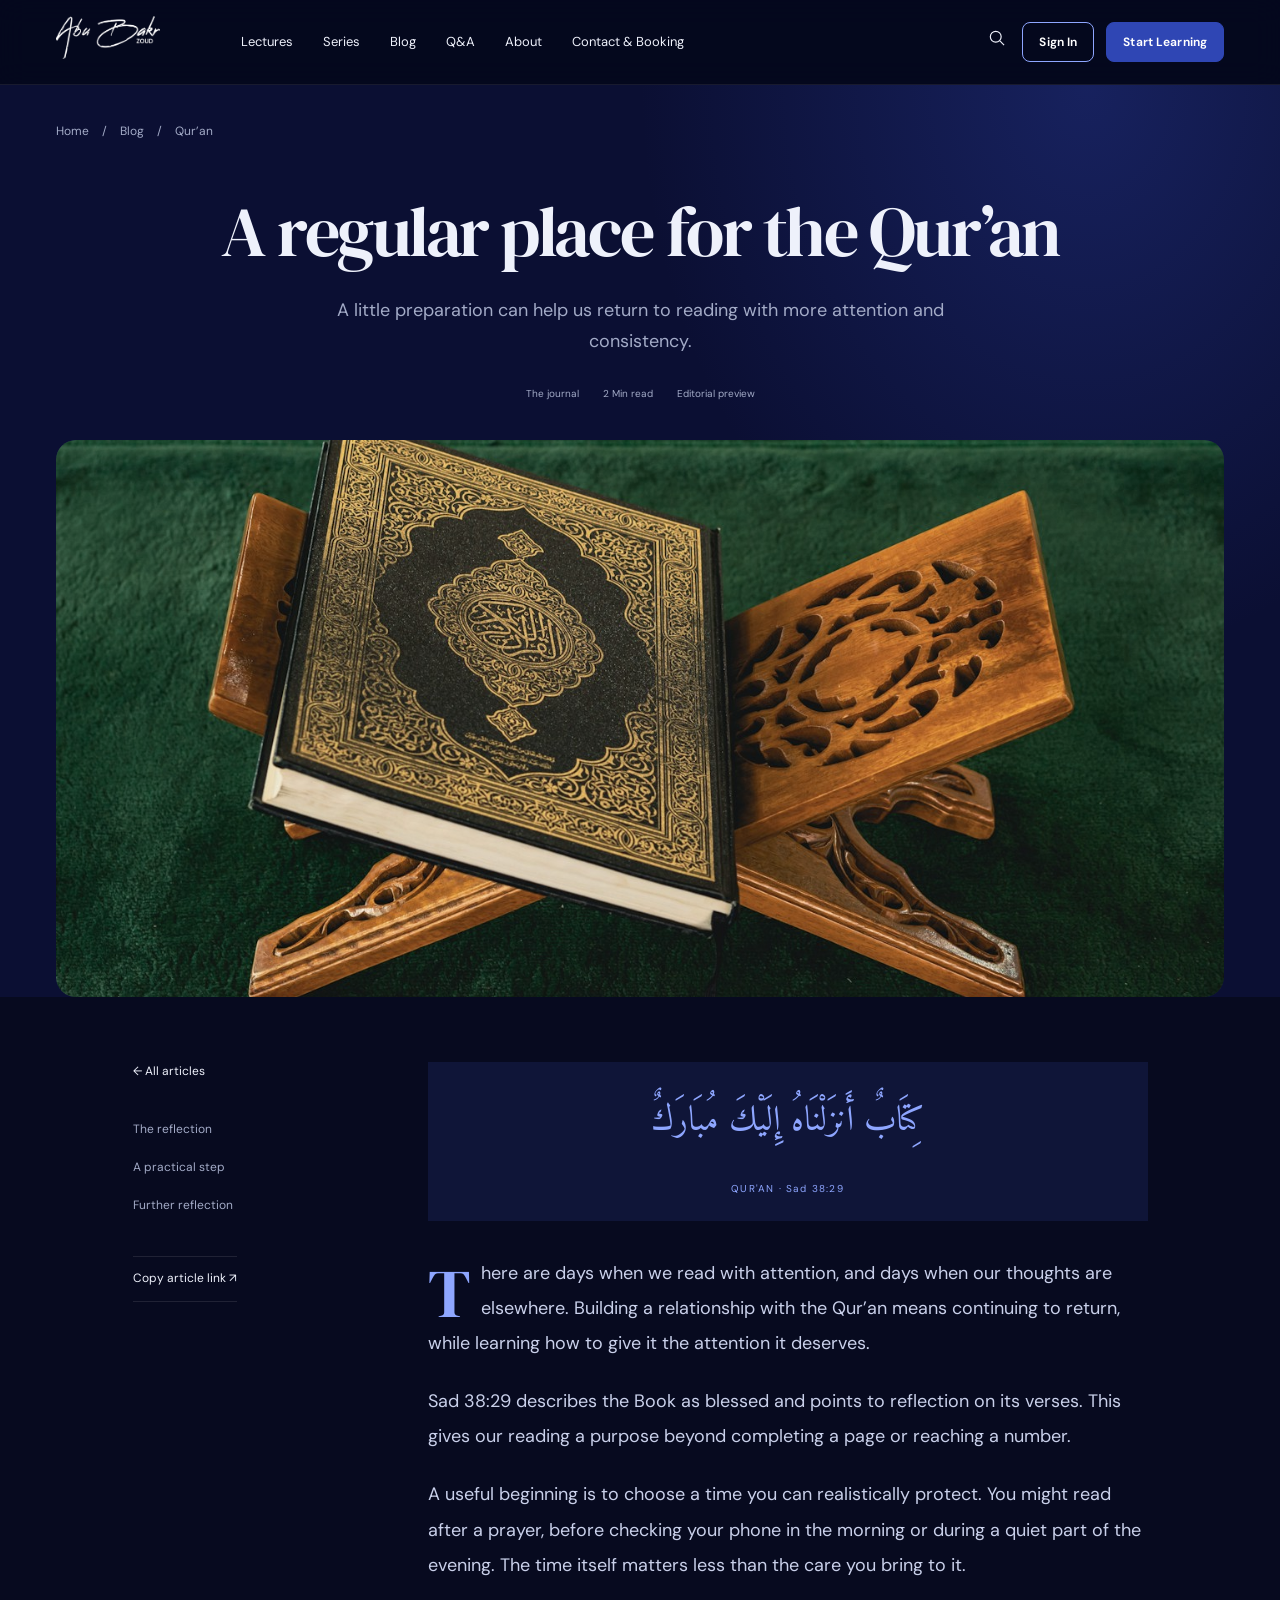
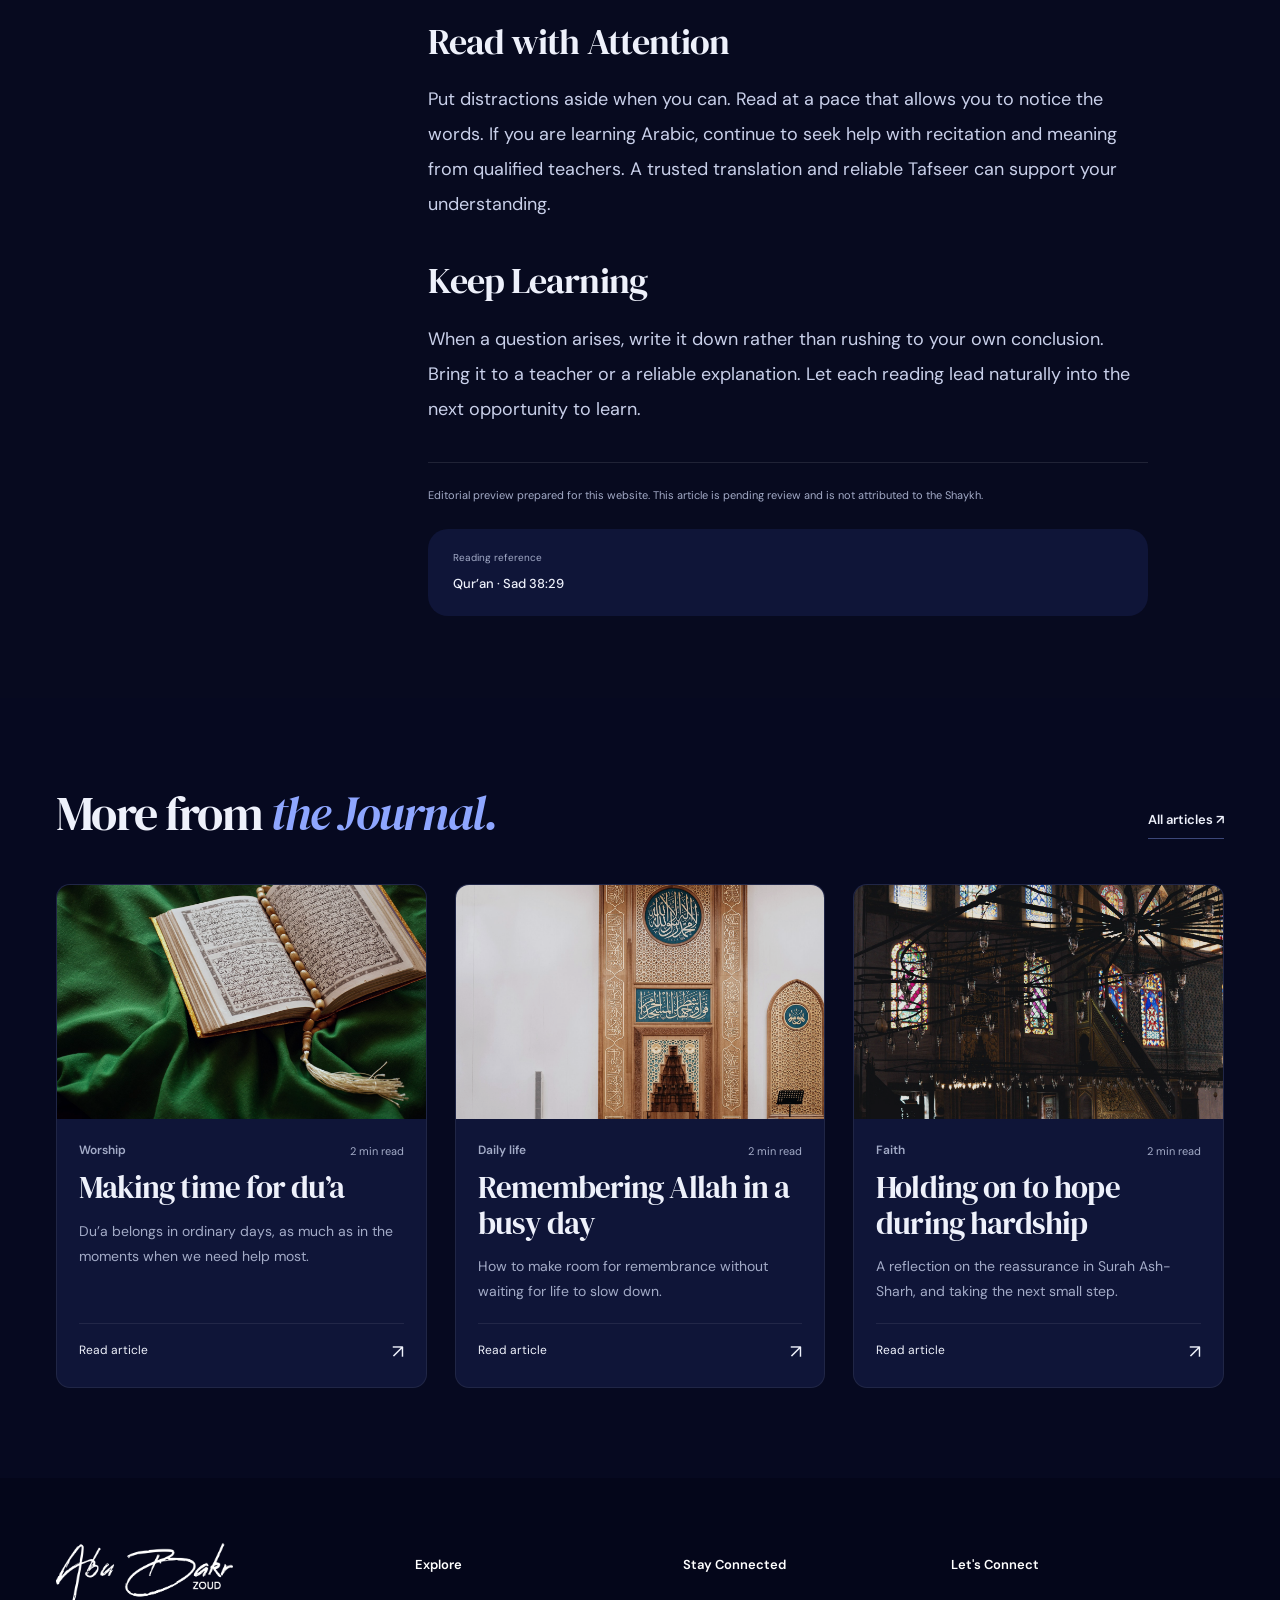
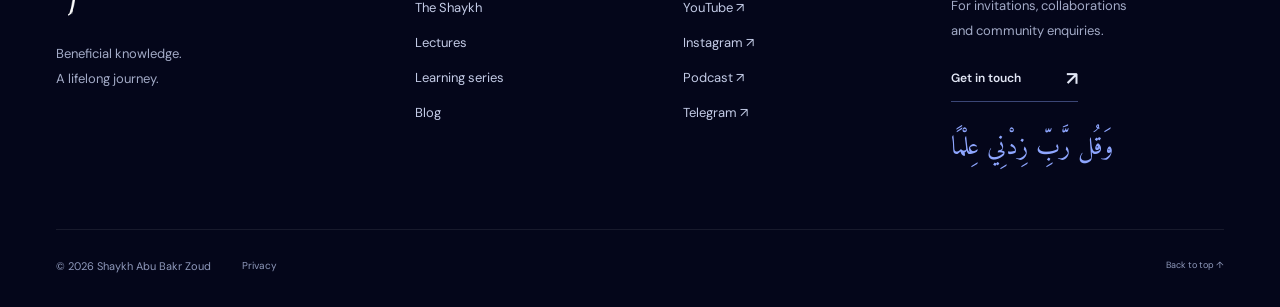
==== commit d8a3073a: "Rebuild home page in the Bayyinah TV layout - Hero with desktop, laptop, tablet and phone mockups of" ====
--- a/a-regular-place-for-the-quran.html
+++ b/a-regular-place-for-the-quran.html
@@ -8,11 +8,12 @@
 <link href="https://fonts.googleapis.com/css2?family=DM+Sans:wght@400;450;500;550;600;650;700&family=DM+Serif+Display:ital@0;1&family=Amiri:wght@400;700&display=swap" rel="stylesheet">
 <link rel="stylesheet" href="style.css"><link rel="stylesheet" href="editorial.css"><link rel="stylesheet" href="theme.css"><script src="journal-data.js" defer></script><script src="app.js" defer></script>
 <script src="blog.js" defer></script></head><body><a class="skip" href="#main">Skip to content</a><header class="header" id="top"><div class="container nav-wrap">
-<a class="brand" href="index.html" aria-label="Shaykh Abu Bakr Zoud home"><img src="assets/banner.png" alt="Abu Bakr Zoud" width="164" height="70"><span>Shaykh Abu Bakr Zoud</span></a>
-<nav aria-label="Main navigation" id="navigation"><a href="about.html">About</a><a href="lectures.html">Lectures</a><a href="series.html">Series</a><a href="blog.html">Blog</a><a href="qa.html">Q&A</a><a class="mobile-booking" href="contact.html">Contact & booking ↗</a></nav>
-<div class="nav-actions"><button class="icon-button search-toggle" aria-label="Search lectures and articles"><svg viewBox="0 0 24 24" aria-hidden="true"><circle cx="10.5" cy="10.5" r="6.5"/><path d="m15.5 15.5 5 5"/></svg></button><a class="button small light" href="contact.html">Contact & booking <span aria-hidden="true">↗</span></a><button class="menu-toggle" aria-label="Open navigation" aria-expanded="false" aria-controls="navigation"><span></span><span></span></button></div>
+<a class="brand" href="index.html" aria-label="Shaykh Abu Bakr Zoud home"><img src="assets/banner.png" alt="Abu Bakr Zoud" width="164" height="70"></a>
+<nav aria-label="Main navigation" id="navigation"><a href="lectures.html">Lectures</a><a href="series.html">Series</a><a href="blog.html">Blog</a><a href="qa.html">Q&A</a><a href="about.html">About</a><a href="contact.html">Contact & Booking</a><a class="mobile-booking signin-toggle" href="#signin">Sign In</a></nav>
+<div class="nav-actions"><button class="icon-button search-toggle" aria-label="Search lectures and articles"><svg viewBox="0 0 24 24" aria-hidden="true"><circle cx="10.5" cy="10.5" r="6.5"/><path d="m15.5 15.5 5 5"/></svg></button><button class="button small outline signin-toggle" type="button">Sign In</button><a class="button small light" href="series.html">Start Learning</a><button class="menu-toggle" aria-label="Open navigation" aria-expanded="false" aria-controls="navigation"><span></span><span></span></button></div>
 </div></header><main id="main"><section class="article-intro"><div class="container"><nav class="breadcrumbs" aria-label="Breadcrumb"><a href="index.html">Home</a><span>/</span><a href="blog.html">Blog</a><span>/</span><span>Qur’an</span></nav><div class="article-title-wrap"><h1>A regular place for the Qur’an</h1><p>A little preparation can help us return to reading with more attention and consistency.</p><div class="article-byline"><span>The journal</span><span>2 Min read</span><span>Editorial preview</span></div></div><figure class="article-hero"><img src="assets/blog-quran-stand.jpg" alt="A Qur’an resting on a wooden stand" width="1400" height="900" fetchpriority="high"></figure></div></section><div class="container article-layout"><aside class="article-aside"><a href="blog.html">← All articles</a><a href="#reflection">The reflection</a><a href="#practice">A practical step</a><a href="#continue">Further reflection</a><button class="share-article" type="button">Copy article link ↗</button><span id="share-status" role="status"></span></aside><article class="article-body"><p class="article-ar" lang="ar" dir="rtl">كِتَابٌ أَنزَلْنَاهُ إِلَيْكَ مُبَارَكٌ</p><div class="verse-reference">QUR'AN · Sad 38:29</div><div id="reflection"><p>There are days when we read with attention, and days when our thoughts are elsewhere. Building a relationship with the Qur’an means continuing to return, while learning how to give it the attention it deserves.</p><p>Sad 38:29 describes the Book as blessed and points to reflection on its verses. This gives our reading a purpose beyond completing a page or reaching a number.</p><p>A useful beginning is to choose a time you can realistically protect. You might read after a prayer, before checking your phone in the morning or during a quiet part of the evening. The time itself matters less than the care you bring to it.</p></div><section id="practice"><h2>Read with Attention</h2><p>Put distractions aside when you can. Read at a pace that allows you to notice the words. If you are learning Arabic, continue to seek help with recitation and meaning from qualified teachers. A trusted translation and reliable Tafseer can support your understanding.</p></section><section id="continue"><h2>Keep Learning</h2><p>When a question arises, write it down rather than rushing to your own conclusion. Bring it to a teacher or a reliable explanation. Let each reading lead naturally into the next opportunity to learn.</p></section><div class="article-editorial">Editorial preview prepared for this website. This article is pending review and is not attributed to the Shaykh.</div><div class="article-end"><span>Reading reference</span><strong>Qur’an · Sad 38:29</strong></div></article></div><section class="section related-section"><div class="container"><div class="section-heading"><div><h2>More from <em>the Journal.</em></h2></div><a class="text-link" href="blog.html">All articles ↗</a></div><div class="related-grid"><article class="story-card" data-category="Worship" data-title="Making time for du’a Du’a belongs in ordinary days, as much as in the moments when we need help most."><a class="story-image" href="making-time-for-dua.html" data-article="near" tabindex="-1" aria-hidden="true"><img src="assets/blog-quran.jpg" alt="" width="1200" height="800" loading="lazy"><span class="image-arrow" aria-hidden="true">↗</span></a><div class="story-copy"><div class="story-meta"><span>Worship</span><span>2 min read</span></div><h3><a href="making-time-for-dua.html" data-article="near">Making time for du’a</a></h3><p>Du’a belongs in ordinary days, as much as in the moments when we need help most.</p><a class="story-read" href="making-time-for-dua.html" data-article="near" aria-label="Read Making time for du’a" tabindex="-1">Read article <span aria-hidden="true">↗</span></a></div></article><article class="story-card" data-category="Daily life" data-title="Remembering Allah in a busy day How to make room for remembrance without waiting for life to slow down."><a class="story-image" href="remembering-allah-in-a-busy-day.html" data-article="rest" tabindex="-1" aria-hidden="true"><img src="assets/blog-mosque.jpg" alt="" width="1200" height="800" loading="lazy"><span class="image-arrow" aria-hidden="true">↗</span></a><div class="story-copy"><div class="story-meta"><span>Daily life</span><span>2 min read</span></div><h3><a href="remembering-allah-in-a-busy-day.html" data-article="rest">Remembering Allah in a busy day</a></h3><p>How to make room for remembrance without waiting for life to slow down.</p><a class="story-read" href="remembering-allah-in-a-busy-day.html" data-article="rest" aria-label="Read Remembering Allah in a busy day" tabindex="-1">Read article <span aria-hidden="true">↗</span></a></div></article><article class="story-card" data-category="Faith" data-title="Holding on to hope during hardship A reflection on the reassurance in Surah Ash-Sharh, and taking the next small step."><a class="story-image" href="hope-during-hardship.html" data-article="ease" tabindex="-1" aria-hidden="true"><img src="assets/blog-mosque-light.jpg" alt="" width="1200" height="800" loading="lazy"><span class="image-arrow" aria-hidden="true">↗</span></a><div class="story-copy"><div class="story-meta"><span>Faith</span><span>2 min read</span></div><h3><a href="hope-during-hardship.html" data-article="ease">Holding on to hope during hardship</a></h3><p>A reflection on the reassurance in Surah Ash-Sharh, and taking the next small step.</p><a class="story-read" href="hope-during-hardship.html" data-article="ease" aria-label="Read Holding on to hope during hardship" tabindex="-1">Read article <span aria-hidden="true">↗</span></a></div></article></div></div></section></main><footer><div class="container"><div class="footer-main"><div class="footer-identity"><a class="brand" href="index.html" aria-label="Shaykh Abu Bakr Zoud home"><img src="assets/banner.png" alt="Abu Bakr Zoud" width="200" height="85"></a><p>Beneficial knowledge.<br>A lifelong journey.</p></div><div class="footer-col"><h2>Explore</h2><a href="about.html">The Shaykh</a><a href="lectures.html">Lectures</a><a href="series.html">Learning series</a><a href="blog.html">Blog</a></div><div class="footer-col"><h2>Stay Connected</h2><a href="https://www.youtube.com/@abubakrzoud" target="_blank" rel="noopener">YouTube ↗</a><a href="https://www.instagram.com/abubakrzoud/" target="_blank" rel="noopener">Instagram ↗</a><a href="https://muslimcentral.com/audio/abu-bakr-zoud/" target="_blank" rel="noopener">Podcast ↗</a><a href="https://t.me/abubakrzoud" target="_blank" rel="noopener">Telegram ↗</a></div><div class="footer-contact"><h2>Let's Connect</h2><p>For invitations, collaborations<br>and community enquiries.</p><a class="text-link" href="contact.html">Get in touch <span aria-hidden="true">↗</span></a><span lang="ar" dir="rtl">وَقُل رَّبِّ زِدْنِي عِلْمًا</span></div></div><div class="footer-bottom"><span>© 2026 Shaykh Abu Bakr Zoud</span><button class="privacy-toggle">Privacy</button><a href="#top">Back to top ↑</a></div></div></footer><dialog id="search-dialog" aria-labelledby="search-title"><div class="dialog-head"><button class="dialog-close" aria-label="Close search">×</button></div><h2 id="search-title">What Would You<br>Like to <em>Explore?</em></h2><label for="search-input">Search lectures and articles</label><input type="search" id="search-input" placeholder="Try Qur’an, patience or forgiveness" autocomplete="off"><div id="search-results" aria-live="polite"></div><a class="text-link" href="https://www.youtube.com/@abubakrzoud/videos" target="_blank" rel="noopener">Browse the full channel ↗</a></dialog>
 <dialog id="article-dialog" aria-labelledby="article-title"><div class="dialog-head"><button class="dialog-close" aria-label="Close reflection">×</button></div><span class="preview-label">Editorial preview · Pending review</span><h2 id="article-title"></h2><div id="article-body"></div></dialog>
 <dialog id="contact-dialog" aria-labelledby="contact-title"><div class="dialog-head"><button class="dialog-close" aria-label="Close contact form">×</button></div><h2 id="contact-title">Invite the Shaykh<br>to Your <em>Community.</em></h2><p class="form-note">Preview enquiry form. Details entered here are not sent.</p><form id="contact-form"><div class="form-row"><div><label for="name">Your name</label><input id="name" name="name" autocomplete="name" required></div><div><label for="email">Email address</label><input id="email" name="email" type="email" autocomplete="email" required></div></div><label for="organisation">Masjid or organisation</label><input id="organisation" name="organisation" autocomplete="organization"><div class="form-row"><div><label for="event-type">Enquiry type</label><select id="event-type" name="type"><option>Speaking invitation</option><option>Community event</option><option>Media enquiry</option><option>General enquiry</option></select></div><div><label for="city">City & country</label><input id="city" name="city"></div></div><label for="message">Tell us about your event</label><textarea id="message" name="message" rows="3" required placeholder="Proposed dates, audience and event details"></textarea><button class="button green" type="submit">Preview enquiry <span aria-hidden="true">↗</span></button><p id="contact-status" aria-live="polite"></p><pre id="enquiry-draft" hidden></pre><button id="copy-enquiry" class="text-link" type="button" hidden>Copy enquiry text</button></form></dialog>
 <dialog id="privacy-dialog" aria-labelledby="privacy-title"><div class="dialog-head"><button class="dialog-close" aria-label="Close privacy information">×</button></div><h2 id="privacy-title">A Note on <em>Privacy.</em></h2><p>This website is a design concept. The enquiry and question forms work on your device only and do not send or store your details on a server. Questions you submit on the Q&amp;A page are kept in this browser until you remove them.</p><p>External video, podcast and social links take you to other platforms, where their own privacy policies apply. This concept does not use analytics or advertising cookies. Fonts are served by Google Fonts.</p></dialog>
+<dialog id="signin-dialog" aria-labelledby="signin-title"><div class="dialog-head"><button class="dialog-close" aria-label="Close sign in">×</button></div><span class="pill">Member accounts</span><h2 id="signin-title">Accounts Are <em>Coming Soon.</em></h2><p>Soon you will be able to create a free account to save your progress, pick up each series where you left off and access member courses.</p><p>Until then, every series is free to watch on YouTube.</p><div class="dialog-actions"><a class="button green" href="series.html">Browse the series <span aria-hidden="true">↗</span></a><a class="text-link" href="https://www.youtube.com/@abubakrzoud?sub_confirmation=1" target="_blank" rel="noopener">Subscribe on YouTube <span aria-hidden="true">↗</span></a></div></dialog>
 </body></html>
--- a/theme.css
+++ b/theme.css
@@ -3,22 +3,32 @@
 body{background:var(--cream)}
 ::selection{background:#2f46b4;color:#fff}
 
-/* Header */
+/* Header: brand and links on the left, account actions on the right */
 .header{backdrop-filter:blur(14px);-webkit-backdrop-filter:blur(14px)}
-.header nav{gap:6px}
-.header nav a{padding:8px 14px;border-radius:8px;font-size:13px;transition:background .2s,color .2s}
+@media(min-width:851px){.nav-wrap{height:84px;gap:18px}}
+.brand{width:auto}
+.brand img{width:132px;height:52px}
+.header nav{gap:4px;margin-left:22px;margin-right:auto}
+.header nav a{padding:8px 13px;border-radius:8px;font-size:13px;transition:background .2s,color .2s}
 .header nav a:after{display:none}
 .header nav a:hover{background:#ffffff12}
-.header nav a[aria-current="page"]{background:#ffffff1a}
+.header nav a[aria-current="page"]{background:#ffffff1f}
+.nav-actions{gap:12px}
+.header .button.small{min-height:40px;padding:9px 16px;font-size:12px;border-radius:8px}
 .header .button.light{border-color:var(--accent);background:var(--accent);color:#fff}
 .header .button.light:hover{background:var(--accent-hover)}
 @media(min-width:1101px){.mobile-booking{display:none!important}}
+@media(max-width:1100px){.header nav{margin:0;top:100%}.nav-actions .signin-toggle{display:none}}
 
 /* Buttons and links */
 .button{border-radius:10px;letter-spacing:.01em}
 .button.cream,.button.green{box-shadow:0 8px 24px #2f46b440}
 .button.green:hover{background:var(--accent-hover)}
 .button.light{border-radius:10px}
+.button.outline{background:transparent;border:1px solid var(--accent-soft);color:#fff}
+.button.outline:hover{background:#8ea6ff1f}
+.dialog-actions{display:flex;flex-wrap:wrap;align-items:center;gap:22px;margin-top:26px}
+#signin-dialog p{margin-top:14px}
 .quiet-link{border:1px solid #8ea6ff66;border-radius:10px;padding:14px 18px}
 .quiet-link:hover{background:#ffffff0d}
 .text-link{color:var(--ink)}
